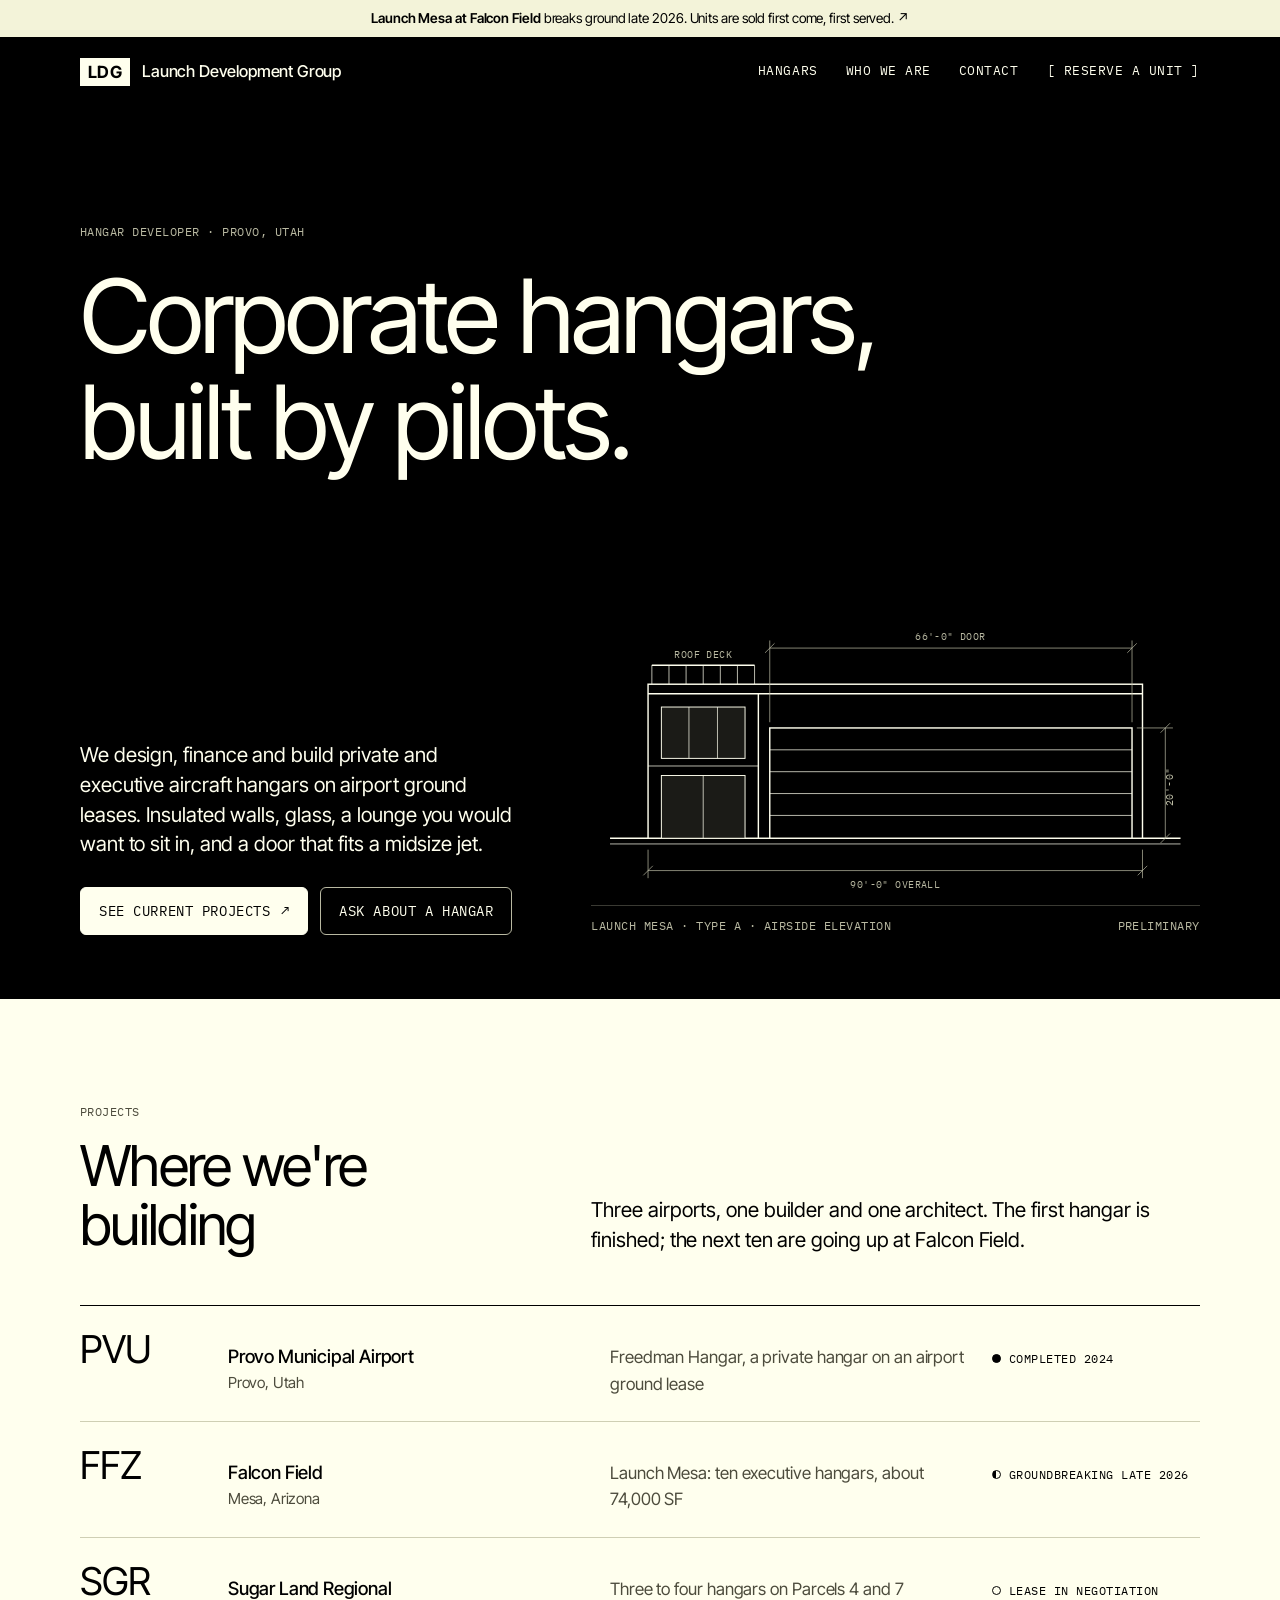
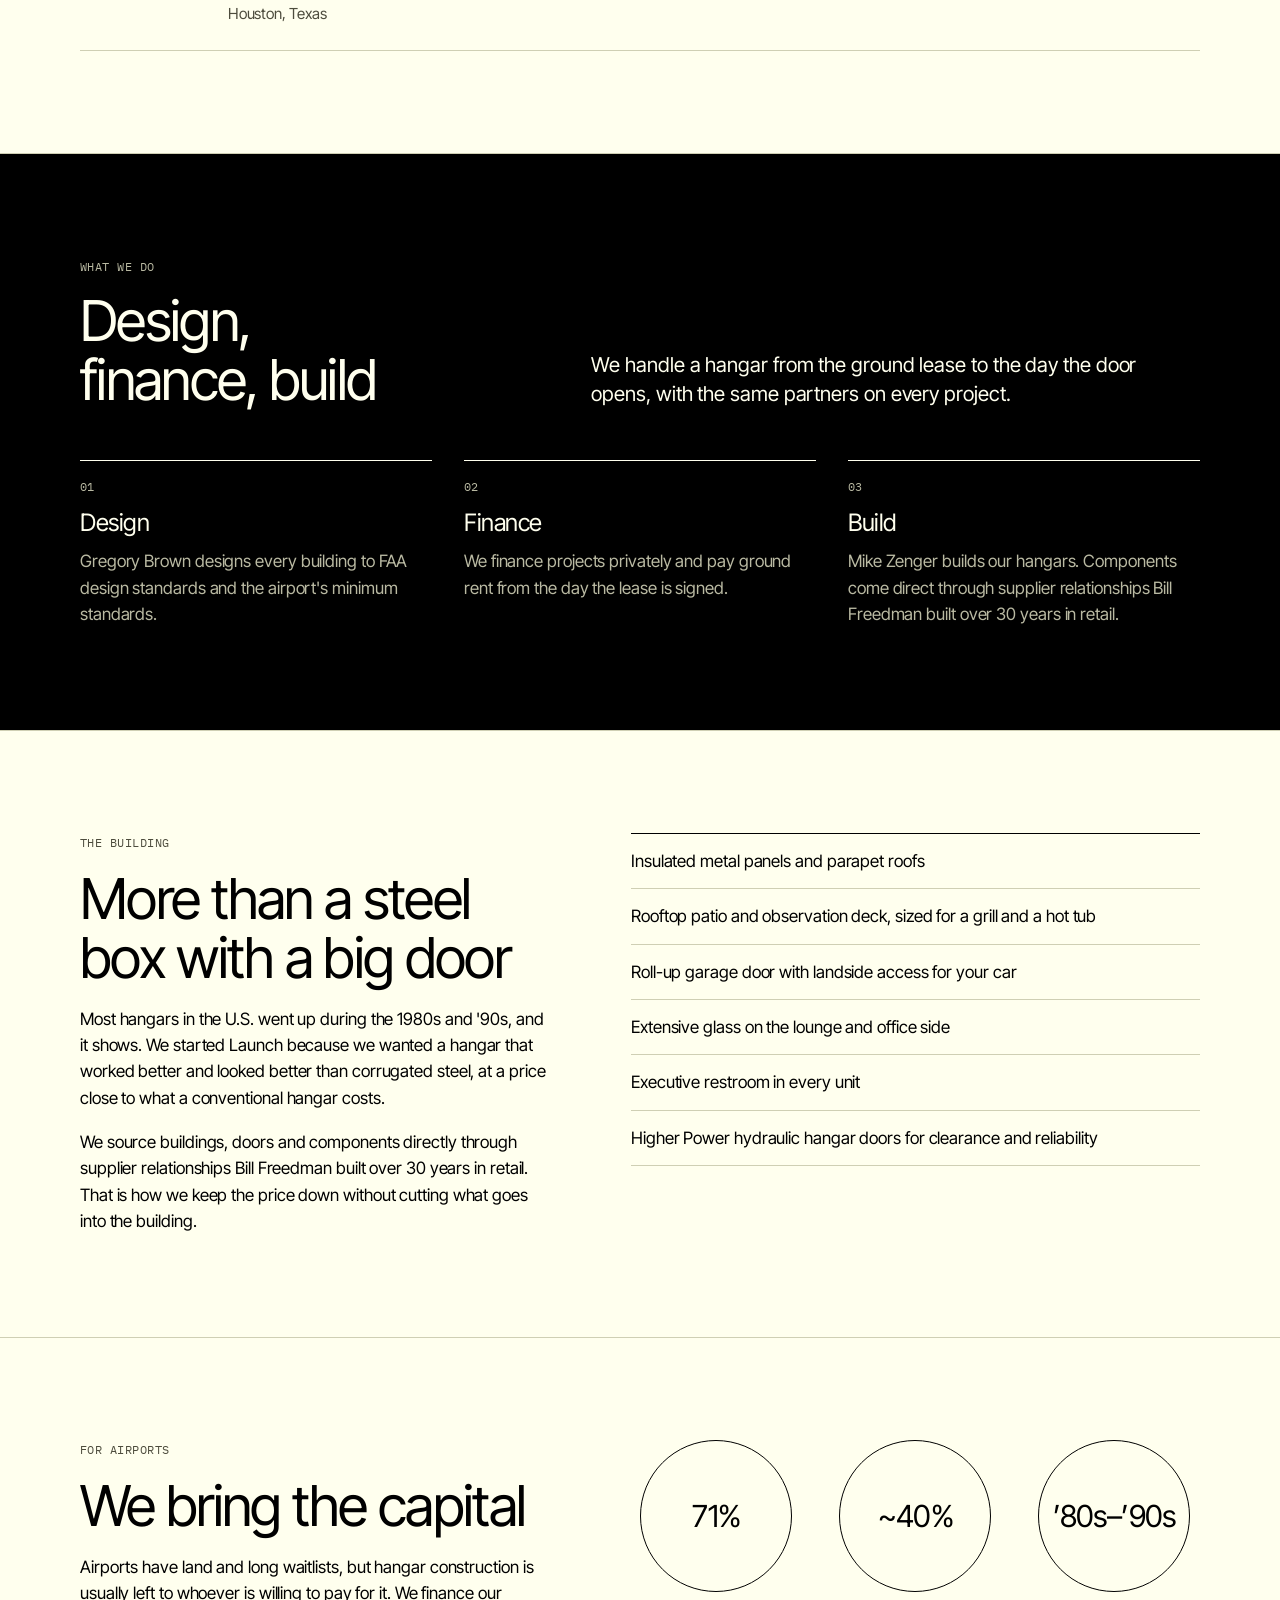
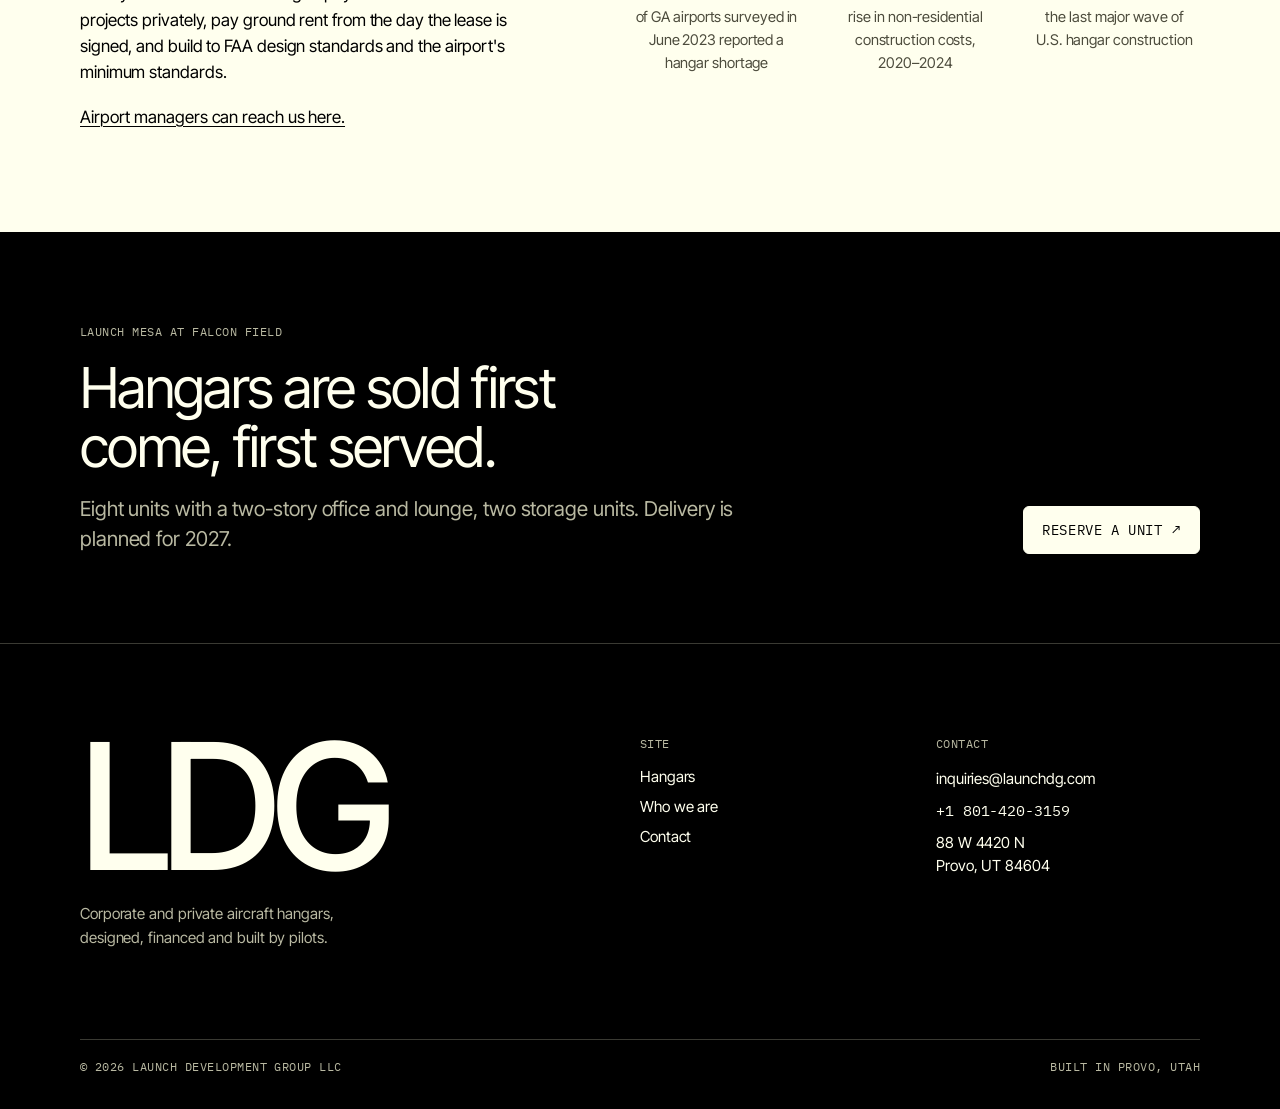
==== index.html @ f0d12e03 "Restyle site after 47g.org's design language Black hero, page heads and footer; light, tightly track" ====
<!doctype html>
<html lang="en">
<head>
<meta charset="utf-8">
<meta name="viewport" content="width=device-width, initial-scale=1, viewport-fit=cover">
<title>Launch Development Group</title>
<meta name="description" content="Launch Development Group designs, finances and builds private and executive aircraft hangars. A family company based in Provo, Utah.">
<link rel="preconnect" href="https://fonts.googleapis.com">
<link rel="preconnect" href="https://fonts.gstatic.com" crossorigin>
<link rel="stylesheet" href="https://fonts.googleapis.com/css2?family=IBM+Plex+Mono:wght@400;500&family=Inter+Tight:wght@400;500;600;700&display=swap">
<link rel="stylesheet" href="assets/site.css">
</head>
<body>

<div class="notice">
  <a href="hangars.html#mesa"><strong>Launch Mesa at Falcon Field</strong> breaks ground late 2026. Units are sold first come, first served. <span aria-hidden="true">↗</span></a>
</div>

<header class="site-header">
  <div class="wrap">
    <a class="brand" href="index.html" aria-label="Launch Development Group, home">
      <span class="brand-mark">LDG</span>
      <span class="brand-name">Launch Development Group</span>
    </a>
    <nav class="site-nav" aria-label="Main">
      <a href="hangars.html">Hangars</a>
      <a href="who-we-are.html">Who we are</a>
      <a href="contact.html">Contact</a>
      <a class="nav-cta" href="contact.html">Reserve a unit</a>
    </nav>
  </div>
</header>

<main>
  <section class="hero">
    <div class="wrap">
      <div class="hero-title">
        <span class="label">Hangar developer · Provo, Utah</span>
        <h1>Corporate hangars, built by pilots.</h1>
      </div>
      <div class="hero-row">
      <div class="hero-copy">
        <p class="lede">We design, finance and build private and executive aircraft hangars on airport ground leases. Insulated walls, glass, a lounge you would want to sit in, and a door that fits a midsize jet.</p>
        <div class="actions">
          <a class="btn" href="hangars.html">See current projects <span class="arrow" aria-hidden="true">↗</span></a>
          <a class="btn ghost" href="contact.html">Ask about a hangar</a>
        </div>
      </div>

      <figure class="drawing">
        <svg viewBox="0 0 640 360" role="img" aria-labelledby="elev-t">
          <title id="elev-t">Airside elevation of a Launch Mesa executive hangar: 90 foot face, 66 by 20 foot door, two-story office wing with a rooftop deck.</title>
          <!-- ground -->
          <line class="ln" x1="20" y1="300" x2="620" y2="300"/>
          <g class="thin">
            <line x1="20" y1="306" x2="620" y2="306"/>
          </g>
          <!-- building shell, 90 ft face -->
          <rect class="fl" x="60" y="138" width="520" height="162"/>
          <line class="ln" x1="60" y1="148" x2="580" y2="148"/>
          <!-- office wing / hangar split -->
          <line class="ln" x1="176" y1="148" x2="176" y2="300"/>
          <!-- office glazing, two stories -->
          <rect class="gl" x="74" y="162" width="88" height="54"/>
          <line class="thin" x1="103" y1="162" x2="103" y2="216"/>
          <line class="thin" x1="133" y1="162" x2="133" y2="216"/>
          <line class="thin" x1="60" y1="224" x2="176" y2="224"/>
          <rect class="gl" x="74" y="234" width="88" height="66"/>
          <line class="thin" x1="118" y1="234" x2="118" y2="300"/>
          <!-- rooftop observation deck rail over office -->
          <line class="ln" x1="64" y1="118" x2="172" y2="118"/>
          <g class="thin">
            <line x1="64" y1="118" x2="64" y2="138"/><line x1="82" y1="118" x2="82" y2="138"/>
            <line x1="100" y1="118" x2="100" y2="138"/><line x1="118" y1="118" x2="118" y2="138"/>
            <line x1="136" y1="118" x2="136" y2="138"/><line x1="154" y1="118" x2="154" y2="138"/>
            <line x1="172" y1="118" x2="172" y2="138"/>
          </g>
          <!-- hangar door, 66 x 20 ft -->
          <rect class="fl" x="188" y="184" width="381" height="116"/>
          <g class="thin">
            <line x1="188" y1="207" x2="569" y2="207"/><line x1="188" y1="230" x2="569" y2="230"/>
            <line x1="188" y1="253" x2="569" y2="253"/><line x1="188" y1="276" x2="569" y2="276"/>
          </g>
          <!-- dimension: door width -->
          <g class="dim">
            <line x1="188" y1="100" x2="569" y2="100"/>
            <line x1="188" y1="92" x2="188" y2="178"/><line x1="569" y1="92" x2="569" y2="178"/>
            <line x1="183" y1="105" x2="193" y2="95"/><line x1="564" y1="105" x2="574" y2="95"/>
          </g>
          <text x="378" y="92" text-anchor="middle">66'-0" DOOR</text>
          <!-- dimension: door height -->
          <g class="dim">
            <line x1="604" y1="184" x2="604" y2="300"/>
            <line x1="574" y1="184" x2="612" y2="184"/>
            <line x1="599" y1="189" x2="609" y2="179"/><line x1="599" y1="305" x2="609" y2="295"/>
          </g>
          <text x="612" y="246" transform="rotate(-90 612 246)" text-anchor="middle">20'-0"</text>
          <!-- dimension: overall -->
          <g class="dim">
            <line x1="60" y1="334" x2="580" y2="334"/>
            <line x1="60" y1="312" x2="60" y2="342"/><line x1="580" y1="312" x2="580" y2="342"/>
            <line x1="55" y1="339" x2="65" y2="329"/><line x1="575" y1="339" x2="585" y2="329"/>
          </g>
          <text x="320" y="352" text-anchor="middle">90'-0" OVERALL</text>
          <text x="118" y="110" text-anchor="middle">ROOF DECK</text>
        </svg>
        <figcaption>
          <span class="label">Launch Mesa · Type A · Airside elevation</span>
          <span class="label">Preliminary</span>
        </figcaption>
      </figure>
      </div>
    </div>
  </section>

  <section class="section">
    <div class="wrap">
      <div class="section-head">
        <span class="label">Projects</span>
        <h2>Where we're building</h2>
        <p class="lede">Three airports, one builder and one architect. The first hangar is finished; the next ten are going up at Falcon Field.</p>
      </div>
      <div class="board">
        <a class="board-row" href="hangars.html#provo">
          <span class="board-code">PVU</span>
          <span class="board-place">Provo Municipal Airport<span>Provo, Utah</span></span>
          <span class="board-scope">Freedman Hangar, a private hangar on an airport ground lease</span>
          <span class="status done">Completed 2024</span>
        </a>
        <a class="board-row" href="hangars.html#mesa">
          <span class="board-code">FFZ</span>
          <span class="board-place">Falcon Field<span>Mesa, Arizona</span></span>
          <span class="board-scope">Launch Mesa: ten executive hangars, about 74,000 SF</span>
          <span class="status active">Groundbreaking late 2026</span>
        </a>
        <a class="board-row" href="hangars.html#sugar-land">
          <span class="board-code">SGR</span>
          <span class="board-place">Sugar Land Regional<span>Houston, Texas</span></span>
          <span class="board-scope">Three to four hangars on Parcels 4 and 7</span>
          <span class="status">Lease in negotiation</span>
        </a>
      </div>
    </div>
  </section>

  <section class="section dark">
    <div class="wrap">
      <div class="section-head">
        <span class="label">What we do</span>
        <h2>Design, finance, build</h2>
        <p class="lede">We handle a hangar from the ground lease to the day the door opens, with the same partners on every project.</p>
      </div>
      <div class="cols">
        <div>
          <span class="label">01</span>
          <h3>Design</h3>
          <p>Gregory Brown designs every building to FAA design standards and the airport's minimum standards.</p>
        </div>
        <div>
          <span class="label">02</span>
          <h3>Finance</h3>
          <p>We finance projects privately and pay ground rent from the day the lease is signed.</p>
        </div>
        <div>
          <span class="label">03</span>
          <h3>Build</h3>
          <p>Mike Zenger builds our hangars. Components come direct through supplier relationships Bill Freedman built over 30 years in retail.</p>
        </div>
      </div>
    </div>
  </section>

  <section class="section">
    <div class="wrap split">
      <div class="stack">
        <span class="label">The building</span>
        <h2>More than a steel box with a big door</h2>
        <p>Most hangars in the U.S. went up during the 1980s and '90s, and it shows. We started Launch because we wanted a hangar that worked better and looked better than corrugated steel, at a price close to what a conventional hangar costs.</p>
        <p>We source buildings, doors and components directly through supplier relationships Bill Freedman built over 30 years in retail. That is how we keep the price down without cutting what goes into the building.</p>
      </div>
      <ol class="ticks plain">
        <li>Insulated metal panels and parapet roofs</li>
        <li>Rooftop patio and observation deck, sized for a grill and a hot tub</li>
        <li>Roll-up garage door with landside access for your car</li>
        <li>Extensive glass on the lounge and office side</li>
        <li>Executive restroom in every unit</li>
        <li>Higher Power hydraulic hangar doors for clearance and reliability</li>
      </ol>
    </div>
  </section>

  <section class="section">
    <div class="wrap split">
      <div class="stack">
        <span class="label">For airports</span>
        <h2>We bring the capital</h2>
        <p>Airports have land and long waitlists, but hangar construction is usually left to whoever is willing to pay for it. We finance our projects privately, pay ground rent from the day the lease is signed, and build to FAA design standards and the airport's minimum standards.</p>
        <p><a href="contact.html">Airport managers can reach us here.</a></p>
      </div>
      <div class="rings">
        <p class="ring"><strong>71%</strong><span>of GA airports surveyed in June 2023 reported a hangar shortage</span></p>
        <p class="ring"><strong>~40%</strong><span>rise in non-residential construction costs, 2020–2024</span></p>
        <p class="ring"><strong>’80s–’90s</strong><span>the last major wave of U.S. hangar construction</span></p>
      </div>
    </div>
  </section>
</main>

<section class="band">
  <div class="wrap band-inner">
    <div class="stack">
      <span class="label">Launch Mesa at Falcon Field</span>
      <h2>Hangars are sold first come, first served.</h2>
      <p class="lede">Eight units with a two-story office and lounge, two storage units. Delivery is planned for 2027.</p>
    </div>
    <a class="btn" href="contact.html">Reserve a unit <span class="arrow" aria-hidden="true">↗</span></a>
  </div>
</section>

<footer class="site-footer">
  <div class="wrap">
    <div class="footer-top">
      <div>
        <a class="wordmark" href="index.html" aria-label="Launch Development Group, home">LDG</a>
        <p class="footer-tag">Corporate and private aircraft hangars, designed, financed and built by pilots.</p>
      </div>
      <nav aria-label="Footer">
        <span class="label">Site</span>
        <a href="hangars.html">Hangars</a>
        <a href="who-we-are.html">Who we are</a>
        <a href="contact.html">Contact</a>
      </nav>
      <div class="stack">
        <span class="label">Contact</span>
        <a href="mailto:inquiries@launchdg.com">inquiries@launchdg.com</a>
        <a class="num" href="tel:+18014203159">+1 801-420-3159</a>
        <p>88 W 4420 N<br>Provo, UT 84604</p>
      </div>
    </div>
    <div class="footer-base">
      <span>© 2026 Launch Development Group LLC</span>
      <span>Built in Provo, Utah</span>
    </div>
  </div>
</footer>

</body>
</html>
---- assets/site.css ----
/* Layout: one 1200px column, left-aligned type, hairline rules between sections,
   black bands for the moments that ask for action. Brand colors are LDG's own
   cream (#FFFFEE) and black; everything else is derived from those two.
   Type and components follow 47g.org: light, tightly tracked grotesk headlines,
   uppercase mono for navigation, labels and buttons, black hero and footer. */
:root {
  --paper: #ffffee;
  --paper-2: #f3f3d9;
  --ink: #000000;
  --ink-2: #4d4c3d;
  --rule: #cfcfb4;
  --night-2: #b9b9a2;
  --night-rule: #3a3a33;
  --sans: "Inter Tight", "Helvetica Neue", Arial, sans-serif;
  --mono: "IBM Plex Mono", ui-monospace, Menlo, Consolas, monospace;
  --wrap: 1200px;
  --gutter: clamp(16px, 4vw, 40px);
  --radius: 6px;
  color-scheme: light;
}

*, *::before, *::after { box-sizing: border-box; }
html { -webkit-text-size-adjust: 100%; }
body {
  margin: 0;
  background: var(--paper);
  color: var(--ink);
  font-family: var(--sans);
  font-size: 1.0625rem;
  line-height: 1.55;
  letter-spacing: -0.005em;
  -webkit-font-smoothing: antialiased;
}
img, svg { max-width: 100%; display: block; }
a { color: inherit; text-underline-offset: 0.2em; text-decoration-thickness: 1px; }
a:hover { text-decoration-thickness: 2px; }
:focus-visible { outline: 2px solid currentColor; outline-offset: 3px; }

.wrap { max-width: var(--wrap); margin-inline: auto; padding-inline: var(--gutter); }

/* ---------- type ---------- */
h1, h2, h3 {
  font-family: var(--sans);
  font-weight: 400;
  line-height: 1.04;
  letter-spacing: -0.03em;
  margin: 0;
  text-wrap: balance;
}
h1 { font-size: clamp(2.6rem, 7vw, 5.5rem); }
h2 { font-size: clamp(2rem, 4.4vw, 3.75rem); }
h3 { font-size: 1.5rem; letter-spacing: -0.02em; line-height: 1.15; }
p { margin: 0; max-width: 62ch; }
.lede { font-size: clamp(1.125rem, 1.6vw, 1.3rem); line-height: 1.45; color: var(--ink-2); }
.label {
  font-family: var(--mono);
  font-size: 0.78rem;
  font-weight: 400;
  letter-spacing: 0.04em;
  text-transform: uppercase;
  color: var(--ink-2);
}
.num { font-family: var(--mono); font-variant-numeric: tabular-nums; }

/* ---------- announcement bar ---------- */
.notice {
  background: var(--paper-2); color: var(--ink);
  font-size: 0.85rem; text-align: center; padding: 8px var(--gutter);
}
.notice a { text-decoration: none; }
.notice a:hover { text-decoration: underline; }
.notice strong { font-weight: 600; }

/* ---------- header ---------- */
.site-header { background: var(--ink); color: var(--paper); }
.site-header .wrap {
  display: flex; align-items: center; justify-content: space-between;
  gap: 14px 32px; flex-wrap: wrap; padding-block: 20px;
}
.brand { display: flex; align-items: center; gap: 12px; text-decoration: none; }
.brand-mark {
  font-family: var(--sans); font-weight: 700;
  font-size: 1.05rem; letter-spacing: 0.02em;
  background: var(--paper); color: var(--ink);
  padding: 6px 8px 5px; line-height: 1;
}
.brand-name { font-weight: 500; font-size: 1.02rem; letter-spacing: -0.01em; }
.site-nav { display: flex; align-items: center; gap: 8px 28px; flex-wrap: wrap; }
.site-nav a {
  font-family: var(--mono); font-size: 0.82rem; letter-spacing: 0.04em; text-transform: uppercase;
  text-decoration: none; padding-block: 4px; border-bottom: 1px solid transparent;
}
.site-nav a:hover { border-bottom-color: var(--night-2); }
.site-nav a[aria-current="page"] { border-bottom-color: var(--paper); }
.site-nav .nav-cta::before { content: "[\00a0"; }
.site-nav .nav-cta::after { content: "\00a0]"; }
.site-nav .nav-cta:hover { border-bottom-color: transparent; color: var(--night-2); }

/* ---------- sections ---------- */
.section { padding-block: clamp(56px, 8vw, 112px); }
.section + .section { border-top: 1px solid var(--rule); }
.section-head {
  display: grid; grid-template-columns: minmax(0, 5fr) minmax(0, 7fr); gap: 16px clamp(32px, 6vw, 88px);
  align-items: end; margin-bottom: clamp(32px, 4vw, 52px);
}
.section-head > * { min-width: 0; }
.section-head .label { grid-column: 1 / -1; }
.section-head .lede { color: var(--ink); }
.split {
  display: grid; gap: 40px clamp(32px, 6vw, 88px);
  grid-template-columns: minmax(0, 5fr) minmax(0, 6fr); align-items: start;
}
.split > * { min-width: 0; }
.stack { display: grid; gap: 18px; }

.page-head { padding-block: clamp(56px, 8vw, 112px) clamp(40px, 5vw, 64px); background: var(--ink); color: var(--paper); }
.page-head .stack { gap: 22px; }
.page-head .label, .page-head .lede, .page-head p { color: var(--night-2); }
.page-head .lede { color: var(--paper); }

/* ---------- hero ---------- */
.hero { background: var(--ink); color: var(--paper); padding-block: clamp(56px, 9vw, 128px) clamp(40px, 5vw, 72px); overflow: hidden; }
.hero .wrap { display: grid; gap: clamp(40px, 6vw, 80px); }
.hero h1 { font-size: clamp(2.8rem, 8vw, 6.5rem); max-width: 14ch; }
.hero-title { display: grid; gap: 22px; }
.hero-copy { display: grid; gap: 28px; }
.hero-row { display: grid; grid-template-columns: minmax(0, 5fr) minmax(0, 7fr); gap: 32px clamp(32px, 6vw, 88px); align-items: end; }
.hero-row > * { min-width: 0; }
.hero .label { color: var(--night-2); }
.hero .lede { color: var(--paper); }
.actions { display: flex; gap: 12px; flex-wrap: wrap; }

.btn {
  display: inline-flex; align-items: center; gap: 10px;
  font-family: var(--mono); font-weight: 400; font-size: 0.9rem; letter-spacing: 0.04em; text-transform: uppercase;
  padding: 12px 18px; text-decoration: none; border: 1px solid var(--ink); border-radius: var(--radius);
  background: var(--ink); color: var(--paper); cursor: pointer;
}
.btn:hover { background: var(--paper); color: var(--ink); }
.btn.ghost { background: transparent; color: var(--ink); }
.btn.ghost:hover { background: var(--ink); color: var(--paper); }
.btn .arrow { font-family: var(--mono); }
/* On black: the primary button flips to cream. */
.on-dark .btn, .hero .btn, .band .btn { background: var(--paper); color: var(--ink); border-color: var(--paper); }
.on-dark .btn:hover, .hero .btn:hover, .band .btn:hover { background: transparent; color: var(--paper); }
.hero .btn.ghost { background: transparent; color: var(--paper); border-color: var(--night-2); }
.hero .btn.ghost:hover { background: var(--paper); color: var(--ink); border-color: var(--paper); }

/* ---------- drawing ---------- */
.drawing { margin: 0; display: grid; gap: 10px; }
.drawing svg { width: 100%; height: auto; }
.drawing svg .ln { stroke: var(--ink); fill: none; stroke-width: 1.5; }
.drawing svg .fl { fill: var(--paper); stroke: var(--ink); stroke-width: 1.5; }
.drawing svg .gl { fill: var(--paper-2); stroke: var(--ink); stroke-width: 1; }
.drawing svg .thin { stroke: var(--ink); stroke-width: 0.75; fill: none; }
.drawing svg .dim { stroke: var(--ink-2); stroke-width: 0.75; fill: none; }
.drawing svg text { font-family: var(--mono); font-size: 11px; fill: var(--ink-2); letter-spacing: 0.04em; }
.drawing figcaption { border-top: 1px solid var(--ink); padding-top: 10px; display: flex; justify-content: space-between; gap: 8px 16px; flex-wrap: wrap; }
/* Line drawing on black, like a blueprint negative. */
.hero .drawing svg .ln, .hero .drawing svg .thin { stroke: var(--paper); }
.hero .drawing svg .fl { fill: var(--ink); stroke: var(--paper); }
.hero .drawing svg .gl { fill: #1b1b17; stroke: var(--paper); }
.hero .drawing svg .dim { stroke: var(--night-2); }
.hero .drawing svg text { fill: var(--night-2); }
.hero .drawing figcaption { border-top-color: var(--night-rule); }

/* ---------- airfield board (project list) ---------- */
.board { border-top: 1px solid var(--ink); }
.board-row {
  display: grid; align-items: baseline; gap: 6px 28px;
  grid-template-columns: 7.5rem minmax(0, 1fr) minmax(0, 1fr) 13rem;
  padding-block: 24px; border-bottom: 1px solid var(--rule);
  text-decoration: none;
}
a.board-row:hover { background: var(--paper-2); }
.board-row > * { min-width: 0; }
.board-code { font-family: var(--sans); font-weight: 400; font-size: 2.4rem; line-height: 1; letter-spacing: -0.03em; }
.board-place { font-weight: 500; font-size: 1.15rem; letter-spacing: -0.01em; }
.board-place span { display: block; font-weight: 400; color: var(--ink-2); font-size: 0.95rem; }
.board-scope { color: var(--ink-2); }
.status { font-family: var(--mono); font-size: 0.78rem; letter-spacing: 0.04em; text-transform: uppercase; display: inline-flex; align-items: center; gap: 8px; }
.status::before { content: ""; width: 9px; height: 9px; border: 1px solid currentColor; border-radius: 50%; flex: none; }
.status.done::before { background: currentColor; }
.status.active::before { background: linear-gradient(90deg, currentColor 50%, transparent 50%); }

/* ---------- capabilities (black, four columns with top rules) ---------- */
.dark { background: var(--ink); color: var(--paper); }
.dark .label, .dark .note { color: var(--night-2); }
.dark .section-head .lede { color: var(--paper); }
.cols { display: grid; grid-template-columns: repeat(3, minmax(0, 1fr)); gap: 32px; }
.cols > div { display: grid; gap: 12px; align-content: start; border-top: 1px solid currentColor; padding-top: 16px; }
.dark .cols p { color: var(--night-2); }

/* ---------- lists ---------- */
.ticks { list-style: none; margin: 0; padding: 0; border-top: 1px solid var(--ink); counter-reset: tick; }
.ticks li { padding: 14px 0; border-bottom: 1px solid var(--rule); display: grid; grid-template-columns: 2.25rem minmax(0, 1fr); gap: 12px; }
.ticks li { counter-increment: tick; }
.ticks li::before { content: counter(tick, decimal-leading-zero); font-family: var(--mono); font-size: 0.8rem; color: var(--ink-2); padding-top: 0.25em; }
.ticks.plain li { grid-template-columns: minmax(0, 1fr); }
.ticks.plain li::before { content: none; }

/* ---------- stats in rings ---------- */
.rings { display: grid; grid-template-columns: repeat(3, minmax(0, 1fr)); gap: 28px; }
.ring { display: grid; gap: 14px; justify-items: center; text-align: center; align-content: start; }
.ring strong {
  width: min(100%, 9.5rem); aspect-ratio: 1; border: 1px solid var(--ink); border-radius: 50%;
  display: grid; place-items: center;
  font-family: var(--sans); font-weight: 400; font-size: clamp(1.4rem, 2.6vw, 1.9rem); letter-spacing: -0.02em;
}
.ring span { font-size: 0.92rem; color: var(--ink-2); max-width: 18ch; }

/* ---------- spec sheet ---------- */
.spec { width: 100%; border-collapse: collapse; font-size: 0.98rem; }
.spec th, .spec td { text-align: left; padding: 11px 0; border-bottom: 1px solid var(--rule); vertical-align: top; }
.spec th { font-weight: 400; color: var(--ink-2); width: 46%; padding-right: 16px; }
.spec td { font-family: var(--mono); font-variant-numeric: tabular-nums; font-size: 0.9rem; }
.spec caption { text-align: left; padding-bottom: 12px; border-bottom: 1px solid var(--ink); }
.spec-pair { display: grid; grid-template-columns: repeat(2, minmax(0, 1fr)); gap: 40px; align-items: start; }
.note { font-size: 0.9rem; color: var(--ink-2); }

.project { display: grid; gap: 40px; }
.project-meta { display: flex; gap: 10px 28px; flex-wrap: wrap; }

/* ---------- people ---------- */
.people { display: grid; grid-template-columns: repeat(2, minmax(0, 1fr)); gap: 56px 48px; }
.person { display: grid; grid-template-columns: 120px minmax(0, 1fr); gap: 24px; align-items: start; border-top: 1px solid var(--ink); padding-top: 24px; }
.portrait {
  width: 120px; aspect-ratio: 4 / 5; max-width: 100%;
  background: var(--ink); color: var(--paper); border-radius: var(--radius); overflow: hidden;
  display: grid; place-items: center;
  font-family: var(--sans); font-weight: 400; font-size: 1.8rem; letter-spacing: -0.02em;
}
.portrait img { width: 100%; height: 100%; object-fit: cover; filter: grayscale(1); }
.person .stack { gap: 10px; }
.person h3 { font-size: 1.6rem; }
.partners { display: grid; grid-template-columns: repeat(3, minmax(0, 1fr)); gap: 32px; }
.partners > div { display: grid; gap: 10px; align-content: start; border-top: 1px solid var(--ink); padding-top: 16px; }

/* ---------- band ---------- */
.band { background: var(--ink); color: var(--paper); padding-block: clamp(56px, 7vw, 96px); border-bottom: 1px solid var(--night-rule); }
.band .label { color: var(--night-2); }
.band .lede { color: var(--night-2); }
.band-inner { display: flex; justify-content: space-between; align-items: end; gap: 32px; flex-wrap: wrap; }
.band-inner .stack { max-width: 44rem; }

/* ---------- contact ---------- */
.form { display: grid; gap: 22px; }
.field { display: grid; gap: 8px; }
.field label { font-family: var(--mono); font-size: 0.78rem; letter-spacing: 0.04em; text-transform: uppercase; color: var(--ink-2); }
.field input, .field select, .field textarea {
  font: inherit; color: var(--ink); background: var(--paper);
  border: 0; border-bottom: 1px solid var(--ink); padding: 10px 2px; width: 100%; border-radius: 0;
}
.field textarea { min-height: 140px; resize: vertical; border: 1px solid var(--ink); border-radius: var(--radius); padding: 12px; }
.field input:focus, .field select:focus, .field textarea:focus { outline: none; background: var(--paper-2); }
.row-2 { display: grid; grid-template-columns: repeat(2, minmax(0, 1fr)); gap: 22px; }
.form-msg { font-size: 0.95rem; border-left: 2px solid var(--ink); padding: 4px 0 4px 14px; }
.contact-list { display: grid; gap: 28px; }
.contact-list > div { display: grid; gap: 6px; border-top: 1px solid var(--ink); padding-top: 14px; }
.contact-list p { font-size: 1.4rem; letter-spacing: -0.02em; }

/* ---------- footer ---------- */
.site-footer { background: var(--ink); color: var(--paper); padding-block: clamp(56px, 7vw, 96px) 32px; font-size: 0.95rem; }
.footer-top { display: grid; grid-template-columns: minmax(0, 2fr) minmax(0, 1fr) minmax(0, 1fr); gap: 40px 32px; align-items: start; }
.footer-top > * { min-width: 0; }
.wordmark {
  display: block; text-decoration: none; font-family: var(--sans); font-weight: 500;
  font-size: clamp(5rem, 16vw, 11rem); line-height: 0.82; letter-spacing: -0.06em;
}
.site-footer .stack { gap: 8px; }
.site-footer .label { color: var(--night-2); margin-bottom: 6px; }
.site-footer nav { display: grid; gap: 6px; }
.site-footer nav a, .site-footer .stack a { text-decoration: none; }
.site-footer nav a:hover, .site-footer .stack a:hover { text-decoration: underline; }
.footer-tag { color: var(--night-2); max-width: 30ch; margin-top: 24px; }
.footer-base {
  display: flex; justify-content: space-between; gap: 8px 24px; flex-wrap: wrap;
  margin-top: clamp(48px, 7vw, 96px); padding-top: 18px; border-top: 1px solid var(--night-rule);
  font-family: var(--mono); font-size: 0.75rem; letter-spacing: 0.04em; text-transform: uppercase; color: var(--night-2);
}
.fine { color: var(--ink-2); font-size: 0.85rem; }

/* ---------- responsive ---------- */
@media (max-width: 900px) {
  .split, .hero-row, .section-head { grid-template-columns: minmax(0, 1fr); }
  .board-row { grid-template-columns: 5.5rem minmax(0, 1fr); }
  .board-scope, .board-row .status { grid-column: 2; }
  .people { grid-template-columns: minmax(0, 1fr); }
  .partners, .cols { grid-template-columns: minmax(0, 1fr); }
  .spec-pair { grid-template-columns: minmax(0, 1fr); }
  .footer-top { grid-template-columns: minmax(0, 1fr) minmax(0, 1fr); }
  .footer-top > :first-child { grid-column: 1 / -1; }
}
@media (max-width: 520px) {
  .brand-name { display: none; }
  .site-nav { gap: 8px 18px; }
  .person { grid-template-columns: 88px minmax(0, 1fr); gap: 18px; }
  .portrait { width: 88px; font-size: 1.3rem; }
  .row-2 { grid-template-columns: minmax(0, 1fr); }
  .board-code { font-size: 1.8rem; }
  .rings { gap: 14px; }
  .ring span { font-size: 0.8rem; }
}
@media (prefers-reduced-motion: no-preference) {
  .btn, .site-nav a, a.board-row { transition: background-color .15s, color .15s, border-color .15s; }
}
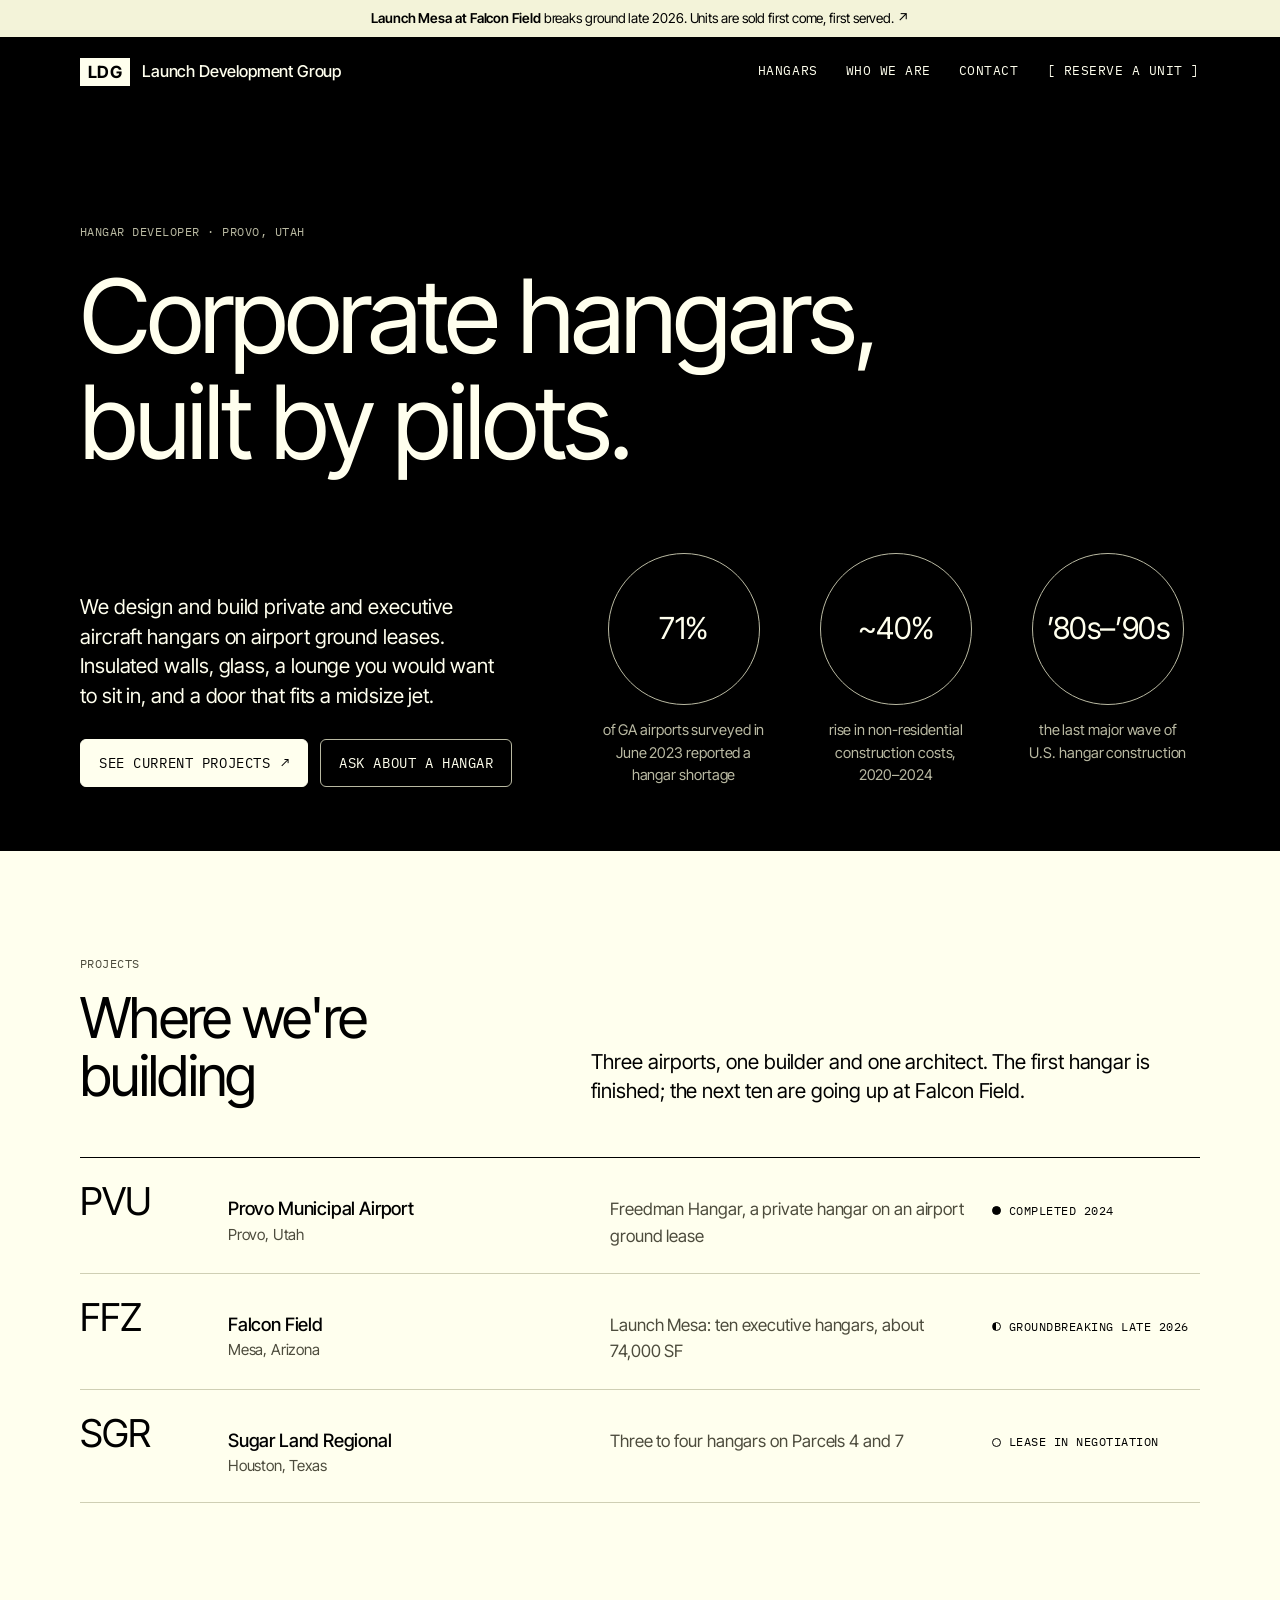
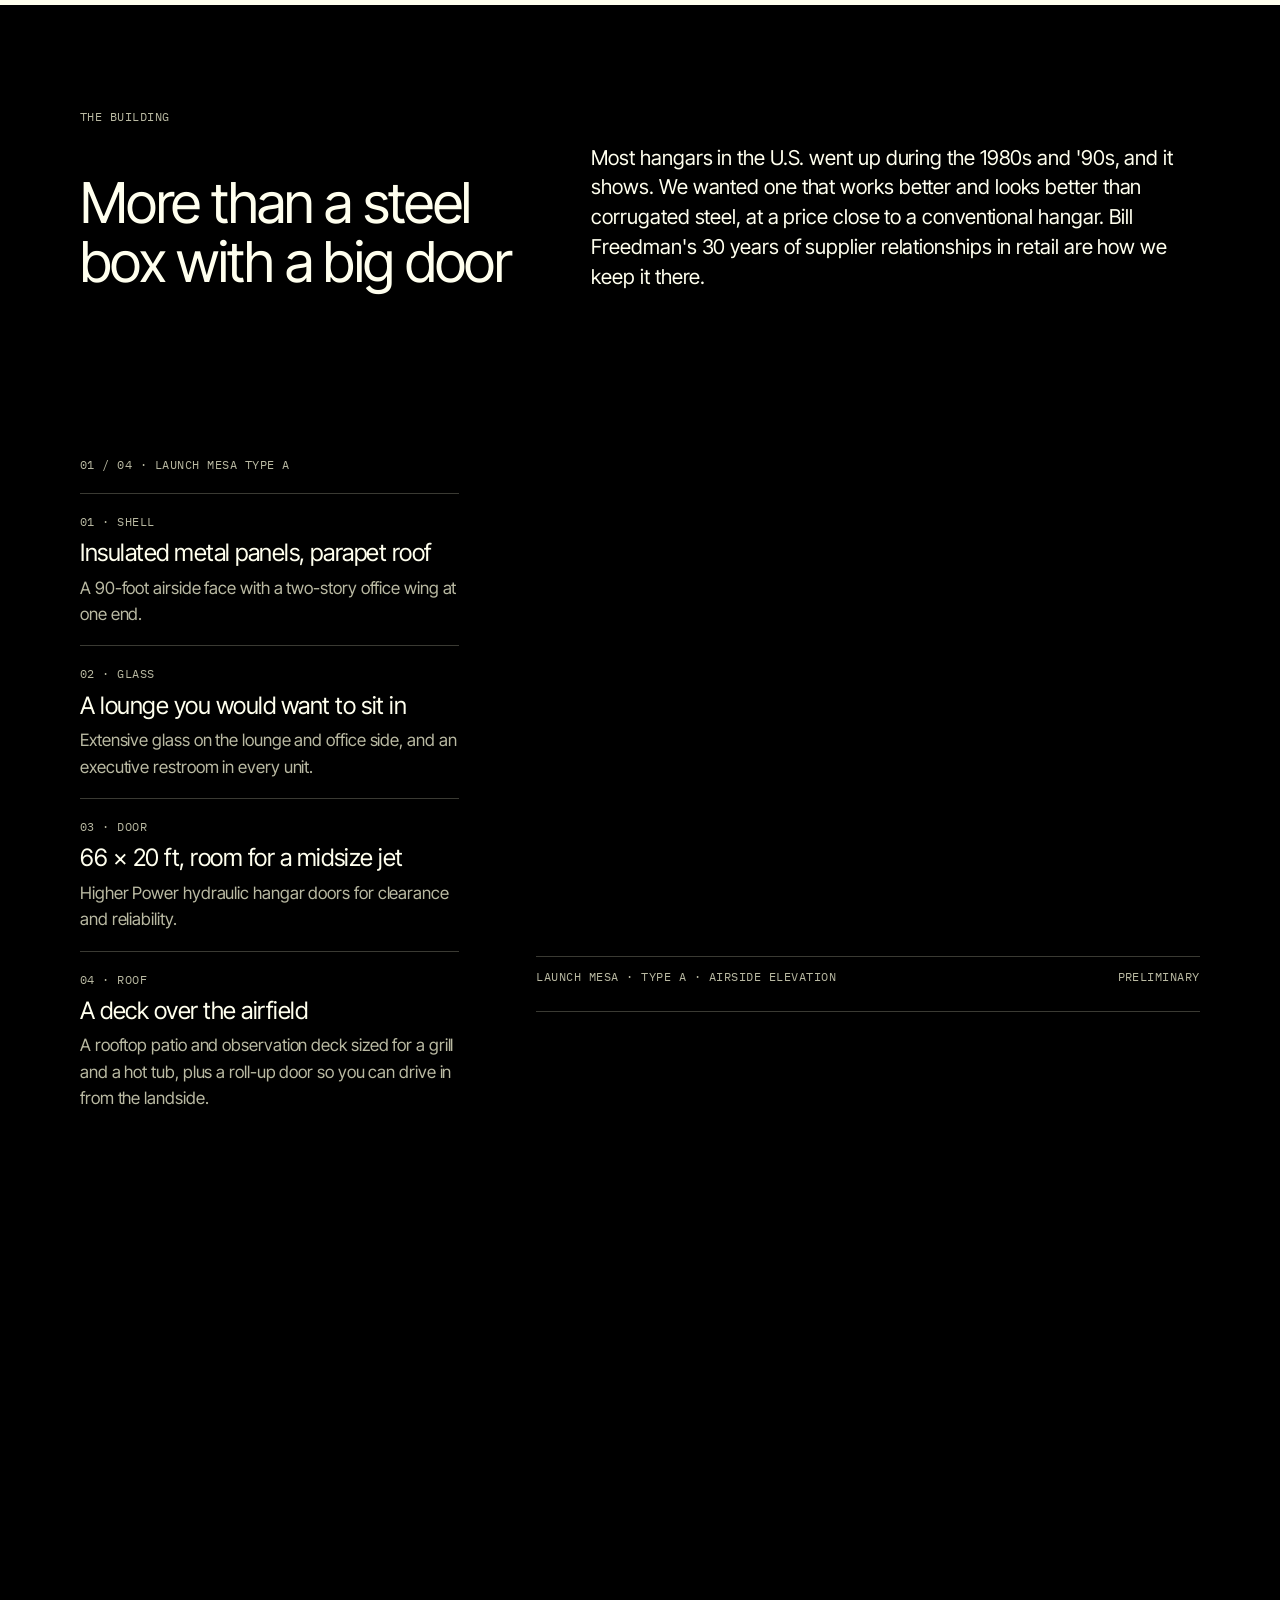
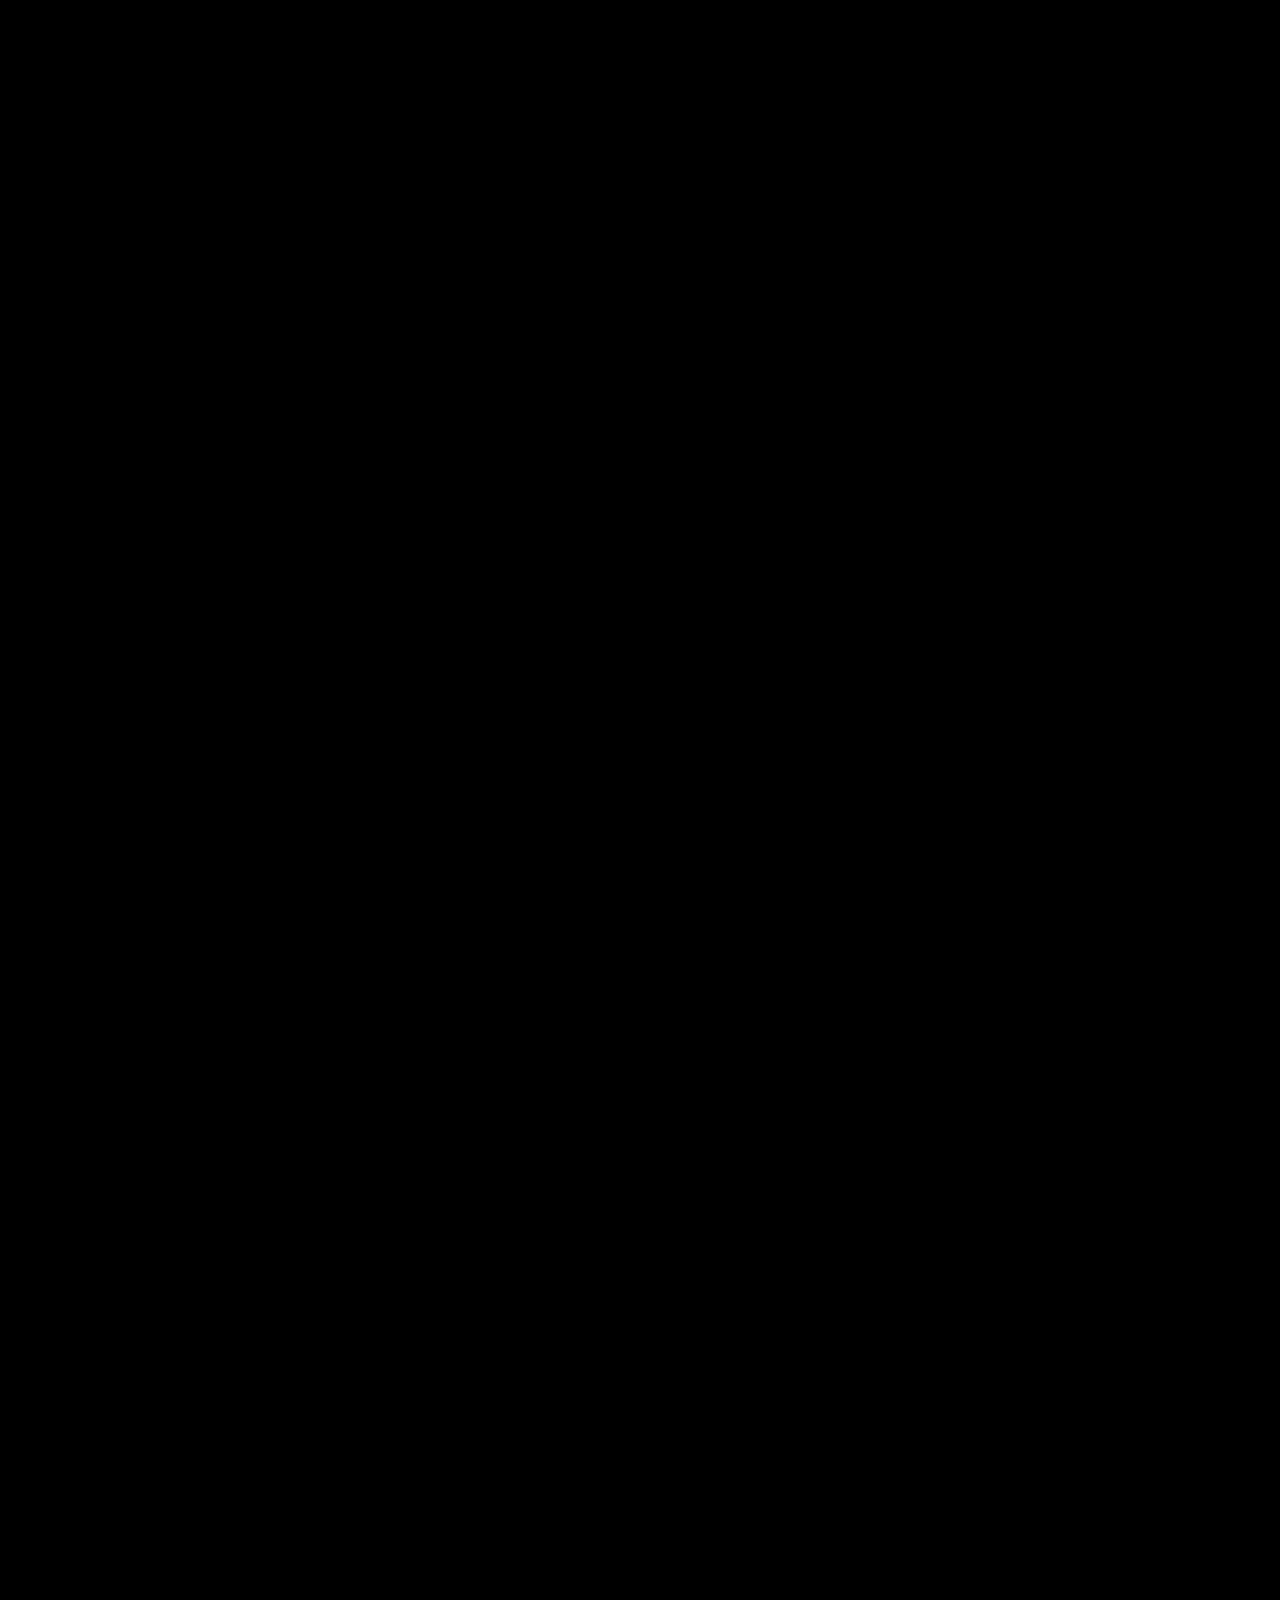
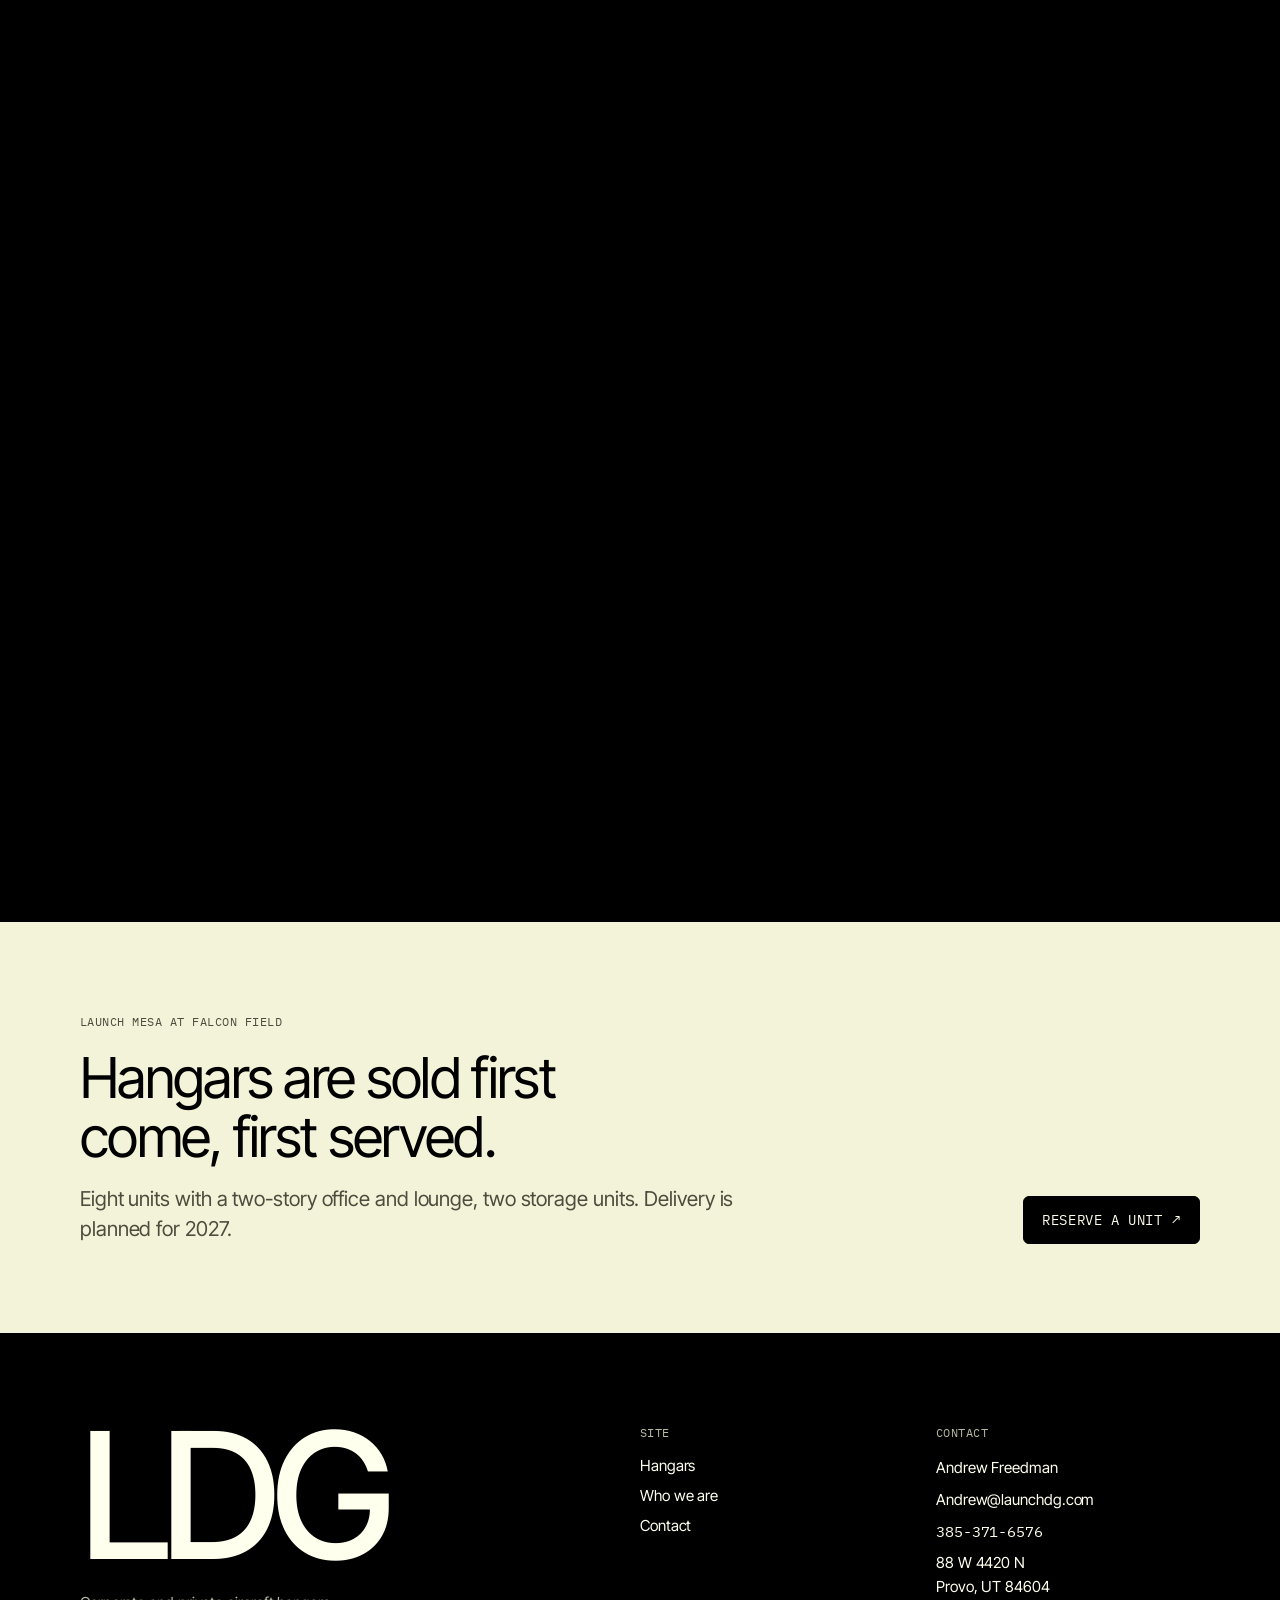
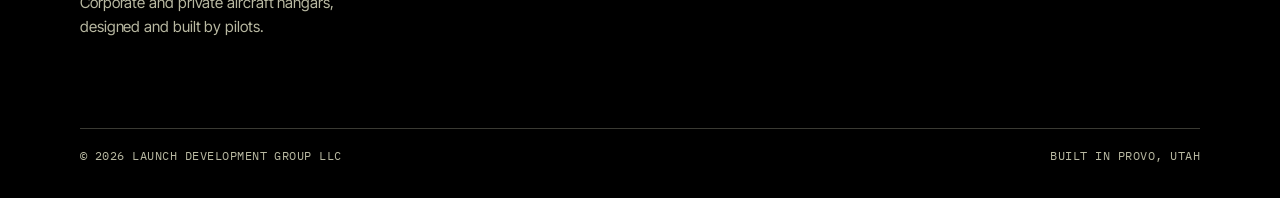
==== commit 221dd903: "Add scroll-driven hangar drawing, contact form email, Andrew's details - Home: drop the finance and " ====
--- a/index.html
+++ b/index.html
@@ -4,7 +4,7 @@
 <meta charset="utf-8">
 <meta name="viewport" content="width=device-width, initial-scale=1, viewport-fit=cover">
 <title>Launch Development Group</title>
-<meta name="description" content="Launch Development Group designs, finances and builds private and executive aircraft hangars. A family company based in Provo, Utah.">
+<meta name="description" content="Launch Development Group designs and builds private and executive aircraft hangars. A family company based in Provo, Utah.">
 <link rel="preconnect" href="https://fonts.googleapis.com">
 <link rel="preconnect" href="https://fonts.gstatic.com" crossorigin>
 <link rel="stylesheet" href="https://fonts.googleapis.com/css2?family=IBM+Plex+Mono:wght@400;500&family=Inter+Tight:wght@400;500;600;700&display=swap">
@@ -40,75 +40,18 @@
       </div>
       <div class="hero-row">
       <div class="hero-copy">
-        <p class="lede">We design, finance and build private and executive aircraft hangars on airport ground leases. Insulated walls, glass, a lounge you would want to sit in, and a door that fits a midsize jet.</p>
+        <p class="lede">We design and build private and executive aircraft hangars on airport ground leases. Insulated walls, glass, a lounge you would want to sit in, and a door that fits a midsize jet.</p>
         <div class="actions">
           <a class="btn" href="hangars.html">See current projects <span class="arrow" aria-hidden="true">↗</span></a>
           <a class="btn ghost" href="contact.html">Ask about a hangar</a>
         </div>
       </div>
 
-      <figure class="drawing">
-        <svg viewBox="0 0 640 360" role="img" aria-labelledby="elev-t">
-          <title id="elev-t">Airside elevation of a Launch Mesa executive hangar: 90 foot face, 66 by 20 foot door, two-story office wing with a rooftop deck.</title>
-          <!-- ground -->
-          <line class="ln" x1="20" y1="300" x2="620" y2="300"/>
-          <g class="thin">
-            <line x1="20" y1="306" x2="620" y2="306"/>
-          </g>
-          <!-- building shell, 90 ft face -->
-          <rect class="fl" x="60" y="138" width="520" height="162"/>
-          <line class="ln" x1="60" y1="148" x2="580" y2="148"/>
-          <!-- office wing / hangar split -->
-          <line class="ln" x1="176" y1="148" x2="176" y2="300"/>
-          <!-- office glazing, two stories -->
-          <rect class="gl" x="74" y="162" width="88" height="54"/>
-          <line class="thin" x1="103" y1="162" x2="103" y2="216"/>
-          <line class="thin" x1="133" y1="162" x2="133" y2="216"/>
-          <line class="thin" x1="60" y1="224" x2="176" y2="224"/>
-          <rect class="gl" x="74" y="234" width="88" height="66"/>
-          <line class="thin" x1="118" y1="234" x2="118" y2="300"/>
-          <!-- rooftop observation deck rail over office -->
-          <line class="ln" x1="64" y1="118" x2="172" y2="118"/>
-          <g class="thin">
-            <line x1="64" y1="118" x2="64" y2="138"/><line x1="82" y1="118" x2="82" y2="138"/>
-            <line x1="100" y1="118" x2="100" y2="138"/><line x1="118" y1="118" x2="118" y2="138"/>
-            <line x1="136" y1="118" x2="136" y2="138"/><line x1="154" y1="118" x2="154" y2="138"/>
-            <line x1="172" y1="118" x2="172" y2="138"/>
-          </g>
-          <!-- hangar door, 66 x 20 ft -->
-          <rect class="fl" x="188" y="184" width="381" height="116"/>
-          <g class="thin">
-            <line x1="188" y1="207" x2="569" y2="207"/><line x1="188" y1="230" x2="569" y2="230"/>
-            <line x1="188" y1="253" x2="569" y2="253"/><line x1="188" y1="276" x2="569" y2="276"/>
-          </g>
-          <!-- dimension: door width -->
-          <g class="dim">
-            <line x1="188" y1="100" x2="569" y2="100"/>
-            <line x1="188" y1="92" x2="188" y2="178"/><line x1="569" y1="92" x2="569" y2="178"/>
-            <line x1="183" y1="105" x2="193" y2="95"/><line x1="564" y1="105" x2="574" y2="95"/>
-          </g>
-          <text x="378" y="92" text-anchor="middle">66'-0" DOOR</text>
-          <!-- dimension: door height -->
-          <g class="dim">
-            <line x1="604" y1="184" x2="604" y2="300"/>
-            <line x1="574" y1="184" x2="612" y2="184"/>
-            <line x1="599" y1="189" x2="609" y2="179"/><line x1="599" y1="305" x2="609" y2="295"/>
-          </g>
-          <text x="612" y="246" transform="rotate(-90 612 246)" text-anchor="middle">20'-0"</text>
-          <!-- dimension: overall -->
-          <g class="dim">
-            <line x1="60" y1="334" x2="580" y2="334"/>
-            <line x1="60" y1="312" x2="60" y2="342"/><line x1="580" y1="312" x2="580" y2="342"/>
-            <line x1="55" y1="339" x2="65" y2="329"/><line x1="575" y1="339" x2="585" y2="329"/>
-          </g>
-          <text x="320" y="352" text-anchor="middle">90'-0" OVERALL</text>
-          <text x="118" y="110" text-anchor="middle">ROOF DECK</text>
-        </svg>
-        <figcaption>
-          <span class="label">Launch Mesa · Type A · Airside elevation</span>
-          <span class="label">Preliminary</span>
-        </figcaption>
-      </figure>
+      <div class="rings">
+        <p class="ring"><strong>71%</strong><span>of GA airports surveyed in June 2023 reported a hangar shortage</span></p>
+        <p class="ring"><strong>~40%</strong><span>rise in non-residential construction costs, 2020–2024</span></p>
+        <p class="ring"><strong>’80s–’90s</strong><span>the last major wave of U.S. hangar construction</span></p>
+      </div>
       </div>
     </div>
   </section>
@@ -143,70 +86,108 @@
     </div>
   </section>
 
-  <section class="section dark">
-    <div class="wrap">
+  <section class="scrolly" id="building" aria-labelledby="building-h">
+    <div class="wrap scrolly-intro">
       <div class="section-head">
-        <span class="label">What we do</span>
-        <h2>Design, finance, build</h2>
-        <p class="lede">We handle a hangar from the ground lease to the day the door opens, with the same partners on every project.</p>
-      </div>
-      <div class="cols">
-        <div>
-          <span class="label">01</span>
-          <h3>Design</h3>
-          <p>Gregory Brown designs every building to FAA design standards and the airport's minimum standards.</p>
+        <span class="label">The building</span>
+        <h2 id="building-h">More than a steel box with a big door</h2>
+        <p class="lede">Most hangars in the U.S. went up during the 1980s and '90s, and it shows. We wanted one that works better and looks better than corrugated steel, at a price close to a conventional hangar. Bill Freedman's 30 years of supplier relationships in retail are how we keep it there.</p>
+      </div>
+    </div>
+    <div class="scrolly-track">
+      <div class="scrolly-stage">
+        <div class="wrap scrolly-grid">
+          <div class="scrolly-steps">
+            <div class="scrolly-count label"><span class="scrolly-now">01</span> / 04 · Launch Mesa Type A</div>
+            <ol>
+              <li class="is-on"><span class="label">01 · Shell</span><h3>Insulated metal panels, parapet roof</h3><p>A 90-foot airside face with a two-story office wing at one end.</p></li>
+              <li><span class="label">02 · Glass</span><h3>A lounge you would want to sit in</h3><p>Extensive glass on the lounge and office side, and an executive restroom in every unit.</p></li>
+              <li><span class="label">03 · Door</span><h3>66 × 20 ft, room for a midsize jet</h3><p>Higher Power hydraulic hangar doors for clearance and reliability.</p></li>
+              <li><span class="label">04 · Roof</span><h3>A deck over the airfield</h3><p>A rooftop patio and observation deck sized for a grill and a hot tub, plus a roll-up door so you can drive in from the landside.</p></li>
+            </ol>
+          </div>
+          <figure class="drawing scrolly-art">
+            <svg viewBox="0 0 640 360" role="img" aria-labelledby="elev-t">
+              <title id="elev-t">Airside elevation of a Launch Mesa executive hangar: 90 foot face, 66 by 20 foot door, two-story office wing with a rooftop deck, and a midsize jet inside.</title>
+              <defs><clipPath id="door-clip"><rect x="188" y="184" width="381" height="116"/></clipPath></defs>
+              <!-- 01 shell -->
+              <g data-phase="shell">
+                <line class="ln" pathLength="1" x1="20" y1="300" x2="620" y2="300"/>
+                <line class="thin" pathLength="1" x1="20" y1="306" x2="620" y2="306"/>
+                <rect class="fl" pathLength="1" x="60" y="138" width="520" height="162"/>
+                <line class="ln" pathLength="1" x1="60" y1="148" x2="580" y2="148"/>
+                <line class="ln" pathLength="1" x1="176" y1="148" x2="176" y2="300"/>
+                <line class="thin" pathLength="1" x1="60" y1="224" x2="176" y2="224"/>
+              </g>
+              <!-- 02 glass -->
+              <g data-phase="glass" class="fade">
+                <rect class="gl" x="74" y="162" width="88" height="54"/>
+                <line class="thin" x1="103" y1="162" x2="103" y2="216"/>
+                <line class="thin" x1="133" y1="162" x2="133" y2="216"/>
+                <rect class="gl" x="74" y="234" width="88" height="66"/>
+                <line class="thin" x1="118" y1="234" x2="118" y2="300"/>
+              </g>
+              <!-- 03 jet behind the door, seen nose-on -->
+              <g data-phase="jet" class="fade jet">
+                <path class="ln" d="M232 254 L360 266 M397 266 L525 254"/>
+                <path class="ln" d="M232 254 l-3 -10 M525 254 l3 -10"/>
+                <ellipse class="fl" cx="378.5" cy="262" rx="19" ry="17"/>
+                <circle class="fl" cx="342" cy="240" r="10"/><circle class="fl" cx="415" cy="240" r="10"/>
+                <line class="thin" x1="352" y1="241" x2="360" y2="246"/><line class="thin" x1="405" y1="241" x2="397" y2="246"/>
+                <path class="ln" d="M378.5 245 L378.5 206 M346 206 L411 206"/>
+                <path class="thin" d="M367 256 h23 M378.5 279 v21 M346 268 v32 M411 268 v32"/>
+              </g>
+              <g clip-path="url(#door-clip)">
+                <g data-phase="door">
+                  <rect class="fl" x="188" y="184" width="381" height="116"/>
+                  <g class="thin">
+                    <line x1="188" y1="207" x2="569" y2="207"/><line x1="188" y1="230" x2="569" y2="230"/>
+                    <line x1="188" y1="253" x2="569" y2="253"/><line x1="188" y1="276" x2="569" y2="276"/>
+                  </g>
+                </g>
+              </g>
+              <rect class="ln" x="188" y="184" width="381" height="116" data-phase="shell" pathLength="1"/>
+              <!-- 04 roof deck and dimensions -->
+              <g data-phase="deck">
+                <line class="ln" pathLength="1" x1="64" y1="118" x2="172" y2="118"/>
+                <g class="thin">
+                  <line pathLength="1" x1="64" y1="118" x2="64" y2="138"/><line pathLength="1" x1="82" y1="118" x2="82" y2="138"/>
+                  <line pathLength="1" x1="100" y1="118" x2="100" y2="138"/><line pathLength="1" x1="118" y1="118" x2="118" y2="138"/>
+                  <line pathLength="1" x1="136" y1="118" x2="136" y2="138"/><line pathLength="1" x1="154" y1="118" x2="154" y2="138"/>
+                  <line pathLength="1" x1="172" y1="118" x2="172" y2="138"/>
+                </g>
+              </g>
+              <g data-phase="dims" class="fade">
+                <g class="dim">
+                  <line x1="188" y1="100" x2="569" y2="100"/>
+                  <line x1="188" y1="92" x2="188" y2="178"/><line x1="569" y1="92" x2="569" y2="178"/>
+                  <line x1="183" y1="105" x2="193" y2="95"/><line x1="564" y1="105" x2="574" y2="95"/>
+                  <line x1="604" y1="184" x2="604" y2="300"/>
+                  <line x1="574" y1="184" x2="612" y2="184"/>
+                  <line x1="599" y1="189" x2="609" y2="179"/><line x1="599" y1="305" x2="609" y2="295"/>
+                  <line x1="60" y1="334" x2="580" y2="334"/>
+                  <line x1="60" y1="312" x2="60" y2="342"/><line x1="580" y1="312" x2="580" y2="342"/>
+                  <line x1="55" y1="339" x2="65" y2="329"/><line x1="575" y1="339" x2="585" y2="329"/>
+                </g>
+                <text x="378" y="92" text-anchor="middle">66'-0" DOOR</text>
+                <text x="612" y="246" transform="rotate(-90 612 246)" text-anchor="middle">20'-0"</text>
+                <text x="320" y="352" text-anchor="middle">90'-0" OVERALL</text>
+                <text x="118" y="110" text-anchor="middle">ROOF DECK</text>
+              </g>
+            </svg>
+            <figcaption>
+              <span class="label">Launch Mesa · Type A · Airside elevation</span>
+              <span class="label">Preliminary</span>
+            </figcaption>
+            <div class="scrolly-bar" aria-hidden="true"><span></span></div>
+          </figure>
         </div>
-        <div>
-          <span class="label">02</span>
-          <h3>Finance</h3>
-          <p>We finance projects privately and pay ground rent from the day the lease is signed.</p>
-        </div>
-        <div>
-          <span class="label">03</span>
-          <h3>Build</h3>
-          <p>Mike Zenger builds our hangars. Components come direct through supplier relationships Bill Freedman built over 30 years in retail.</p>
-        </div>
-      </div>
-    </div>
-  </section>
-
-  <section class="section">
-    <div class="wrap split">
-      <div class="stack">
-        <span class="label">The building</span>
-        <h2>More than a steel box with a big door</h2>
-        <p>Most hangars in the U.S. went up during the 1980s and '90s, and it shows. We started Launch because we wanted a hangar that worked better and looked better than corrugated steel, at a price close to what a conventional hangar costs.</p>
-        <p>We source buildings, doors and components directly through supplier relationships Bill Freedman built over 30 years in retail. That is how we keep the price down without cutting what goes into the building.</p>
-      </div>
-      <ol class="ticks plain">
-        <li>Insulated metal panels and parapet roofs</li>
-        <li>Rooftop patio and observation deck, sized for a grill and a hot tub</li>
-        <li>Roll-up garage door with landside access for your car</li>
-        <li>Extensive glass on the lounge and office side</li>
-        <li>Executive restroom in every unit</li>
-        <li>Higher Power hydraulic hangar doors for clearance and reliability</li>
-      </ol>
-    </div>
-  </section>
-
-  <section class="section">
-    <div class="wrap split">
-      <div class="stack">
-        <span class="label">For airports</span>
-        <h2>We bring the capital</h2>
-        <p>Airports have land and long waitlists, but hangar construction is usually left to whoever is willing to pay for it. We finance our projects privately, pay ground rent from the day the lease is signed, and build to FAA design standards and the airport's minimum standards.</p>
-        <p><a href="contact.html">Airport managers can reach us here.</a></p>
-      </div>
-      <div class="rings">
-        <p class="ring"><strong>71%</strong><span>of GA airports surveyed in June 2023 reported a hangar shortage</span></p>
-        <p class="ring"><strong>~40%</strong><span>rise in non-residential construction costs, 2020–2024</span></p>
-        <p class="ring"><strong>’80s–’90s</strong><span>the last major wave of U.S. hangar construction</span></p>
       </div>
     </div>
   </section>
 </main>
 
-<section class="band">
+<section class="band light">
   <div class="wrap band-inner">
     <div class="stack">
       <span class="label">Launch Mesa at Falcon Field</span>
@@ -222,7 +203,7 @@
     <div class="footer-top">
       <div>
         <a class="wordmark" href="index.html" aria-label="Launch Development Group, home">LDG</a>
-        <p class="footer-tag">Corporate and private aircraft hangars, designed, financed and built by pilots.</p>
+        <p class="footer-tag">Corporate and private aircraft hangars, designed and built by pilots.</p>
       </div>
       <nav aria-label="Footer">
         <span class="label">Site</span>
@@ -232,8 +213,9 @@
       </nav>
       <div class="stack">
         <span class="label">Contact</span>
-        <a href="mailto:inquiries@launchdg.com">inquiries@launchdg.com</a>
-        <a class="num" href="tel:+18014203159">+1 801-420-3159</a>
+        <p>Andrew Freedman</p>
+        <a href="mailto:Andrew@launchdg.com">Andrew@launchdg.com</a>
+        <a class="num" href="tel:+13853716576">385-371-6576</a>
         <p>88 W 4420 N<br>Provo, UT 84604</p>
       </div>
     </div>
@@ -244,5 +226,7 @@
   </div>
 </footer>
 
+<script src="assets/scrolly.js" defer></script>
+
 </body>
 </html>
--- a/assets/site.css
+++ b/assets/site.css
@@ -157,12 +157,44 @@
 .drawing svg text { font-family: var(--mono); font-size: 11px; fill: var(--ink-2); letter-spacing: 0.04em; }
 .drawing figcaption { border-top: 1px solid var(--ink); padding-top: 10px; display: flex; justify-content: space-between; gap: 8px 16px; flex-wrap: wrap; }
 /* Line drawing on black, like a blueprint negative. */
-.hero .drawing svg .ln, .hero .drawing svg .thin { stroke: var(--paper); }
-.hero .drawing svg .fl { fill: var(--ink); stroke: var(--paper); }
-.hero .drawing svg .gl { fill: #1b1b17; stroke: var(--paper); }
-.hero .drawing svg .dim { stroke: var(--night-2); }
-.hero .drawing svg text { fill: var(--night-2); }
-.hero .drawing figcaption { border-top-color: var(--night-rule); }
+.scrolly .drawing svg .ln, .scrolly .drawing svg .thin { stroke: var(--paper); }
+.scrolly .drawing svg .fl { fill: var(--ink); stroke: var(--paper); }
+.scrolly .drawing svg .gl { fill: #1b1b17; stroke: var(--paper); }
+.scrolly .drawing svg .dim { stroke: var(--night-2); }
+.scrolly .drawing svg text { fill: var(--night-2); }
+.scrolly .drawing figcaption { border-top-color: var(--night-rule); }
+
+/* ---------- scroll-driven building (home) ---------- */
+/* Static by default: everything drawn, all steps listed. scrolly.js adds
+   .is-live, which makes the track tall and pins the stage while it plays. */
+.scrolly { background: var(--ink); color: var(--paper); padding-top: clamp(56px, 8vw, 112px); }
+.scrolly .label { color: var(--night-2); }
+.scrolly .section-head .lede { color: var(--paper); }
+.scrolly-stage { padding-block: 0 clamp(56px, 8vw, 112px); }
+.scrolly-grid { display: grid; grid-template-columns: minmax(0, 4fr) minmax(0, 7fr); gap: 32px clamp(32px, 6vw, 88px); align-items: center; }
+.scrolly-grid > * { min-width: 0; }
+.scrolly-steps ol { list-style: none; margin: 0; padding: 0; display: grid; gap: 0; }
+.scrolly-steps li { display: grid; gap: 8px; padding-block: 18px; border-top: 1px solid var(--night-rule); }
+.scrolly-steps li p { color: var(--night-2); }
+.scrolly-count { display: none; margin-bottom: 18px; }
+.scrolly-bar { height: 1px; background: var(--night-rule); margin-top: 14px; display: none; }
+.scrolly-bar span { display: block; height: 100%; background: var(--paper); transform-origin: left; transform: scaleX(0); }
+
+.scrolly.is-live .scrolly-track { height: 420vh; }
+.scrolly.is-live .scrolly-stage {
+  position: sticky; top: 0; height: 100vh; height: 100svh;
+  display: grid; align-items: center; padding-block: 24px;
+}
+.scrolly.is-live .scrolly-count, .scrolly.is-live .scrolly-bar { display: block; }
+.scrolly.is-live .scrolly-steps li { opacity: 0.3; transition: opacity .3s; }
+.scrolly.is-live .scrolly-steps li.is-on { opacity: 1; }
+.scrolly.is-live [pathLength] { stroke-dasharray: 1 1; stroke-dashoffset: 1; }
+.scrolly.is-live .fade { opacity: 0; }
+.scrolly-art svg { max-height: 68vh; }
+
+/* ---------- rings on black (hero) ---------- */
+.hero .ring strong { border-color: var(--night-2); }
+.hero .ring span { color: var(--night-2); }
 
 /* ---------- airfield board (project list) ---------- */
 .board { border-top: 1px solid var(--ink); }
@@ -240,6 +272,10 @@
 .band { background: var(--ink); color: var(--paper); padding-block: clamp(56px, 7vw, 96px); border-bottom: 1px solid var(--night-rule); }
 .band .label { color: var(--night-2); }
 .band .lede { color: var(--night-2); }
+.band.light { background: var(--paper-2); color: var(--ink); border-bottom: 0; }
+.band.light .label, .band.light .lede { color: var(--ink-2); }
+.band.light .btn { background: var(--ink); color: var(--paper); border-color: var(--ink); }
+.band.light .btn:hover { background: transparent; color: var(--ink); }
 .band-inner { display: flex; justify-content: space-between; align-items: end; gap: 32px; flex-wrap: wrap; }
 .band-inner .stack { max-width: 44rem; }
 
@@ -254,6 +290,8 @@
 .field textarea { min-height: 140px; resize: vertical; border: 1px solid var(--ink); border-radius: var(--radius); padding: 12px; }
 .field input:focus, .field select:focus, .field textarea:focus { outline: none; background: var(--paper-2); }
 .row-2 { display: grid; grid-template-columns: repeat(2, minmax(0, 1fr)); gap: 22px; }
+.trap { position: absolute; left: -9999px; width: 1px; height: 1px; opacity: 0; }
+.btn:disabled { opacity: 0.6; cursor: wait; }
 .form-msg { font-size: 0.95rem; border-left: 2px solid var(--ink); padding: 4px 0 4px 14px; }
 .contact-list { display: grid; gap: 28px; }
 .contact-list > div { display: grid; gap: 6px; border-top: 1px solid var(--ink); padding-top: 14px; }
@@ -283,6 +321,12 @@
 /* ---------- responsive ---------- */
 @media (max-width: 900px) {
   .split, .hero-row, .section-head { grid-template-columns: minmax(0, 1fr); }
+  .scrolly-grid { grid-template-columns: minmax(0, 1fr); }
+  .scrolly-art { order: -1; }
+  /* On narrow screens only the current step shows under the drawing. */
+  .scrolly.is-live .scrolly-steps li { display: none; }
+  .scrolly.is-live .scrolly-steps li.is-on { display: grid; }
+  .scrolly.is-live .scrolly-stage { align-items: start; padding-top: 72px; }
   .board-row { grid-template-columns: 5.5rem minmax(0, 1fr); }
   .board-scope, .board-row .status { grid-column: 2; }
   .people { grid-template-columns: minmax(0, 1fr); }
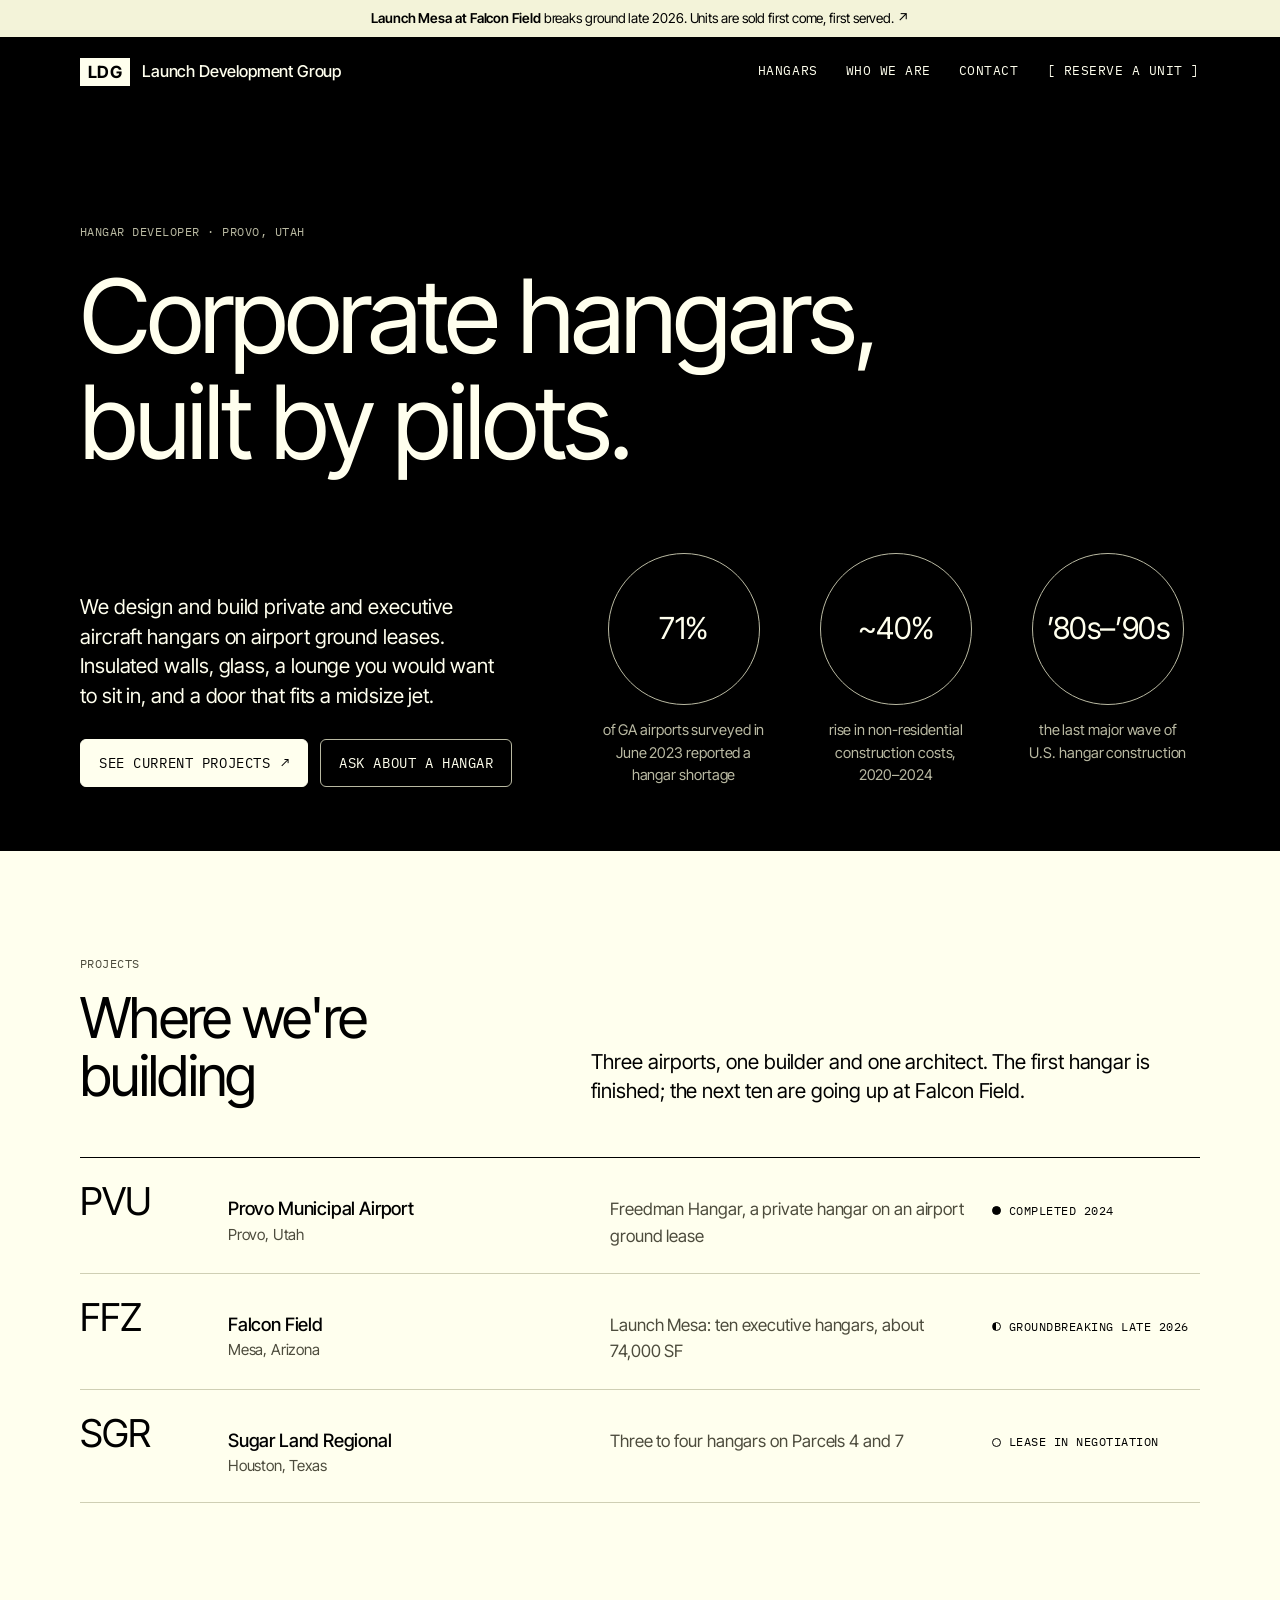
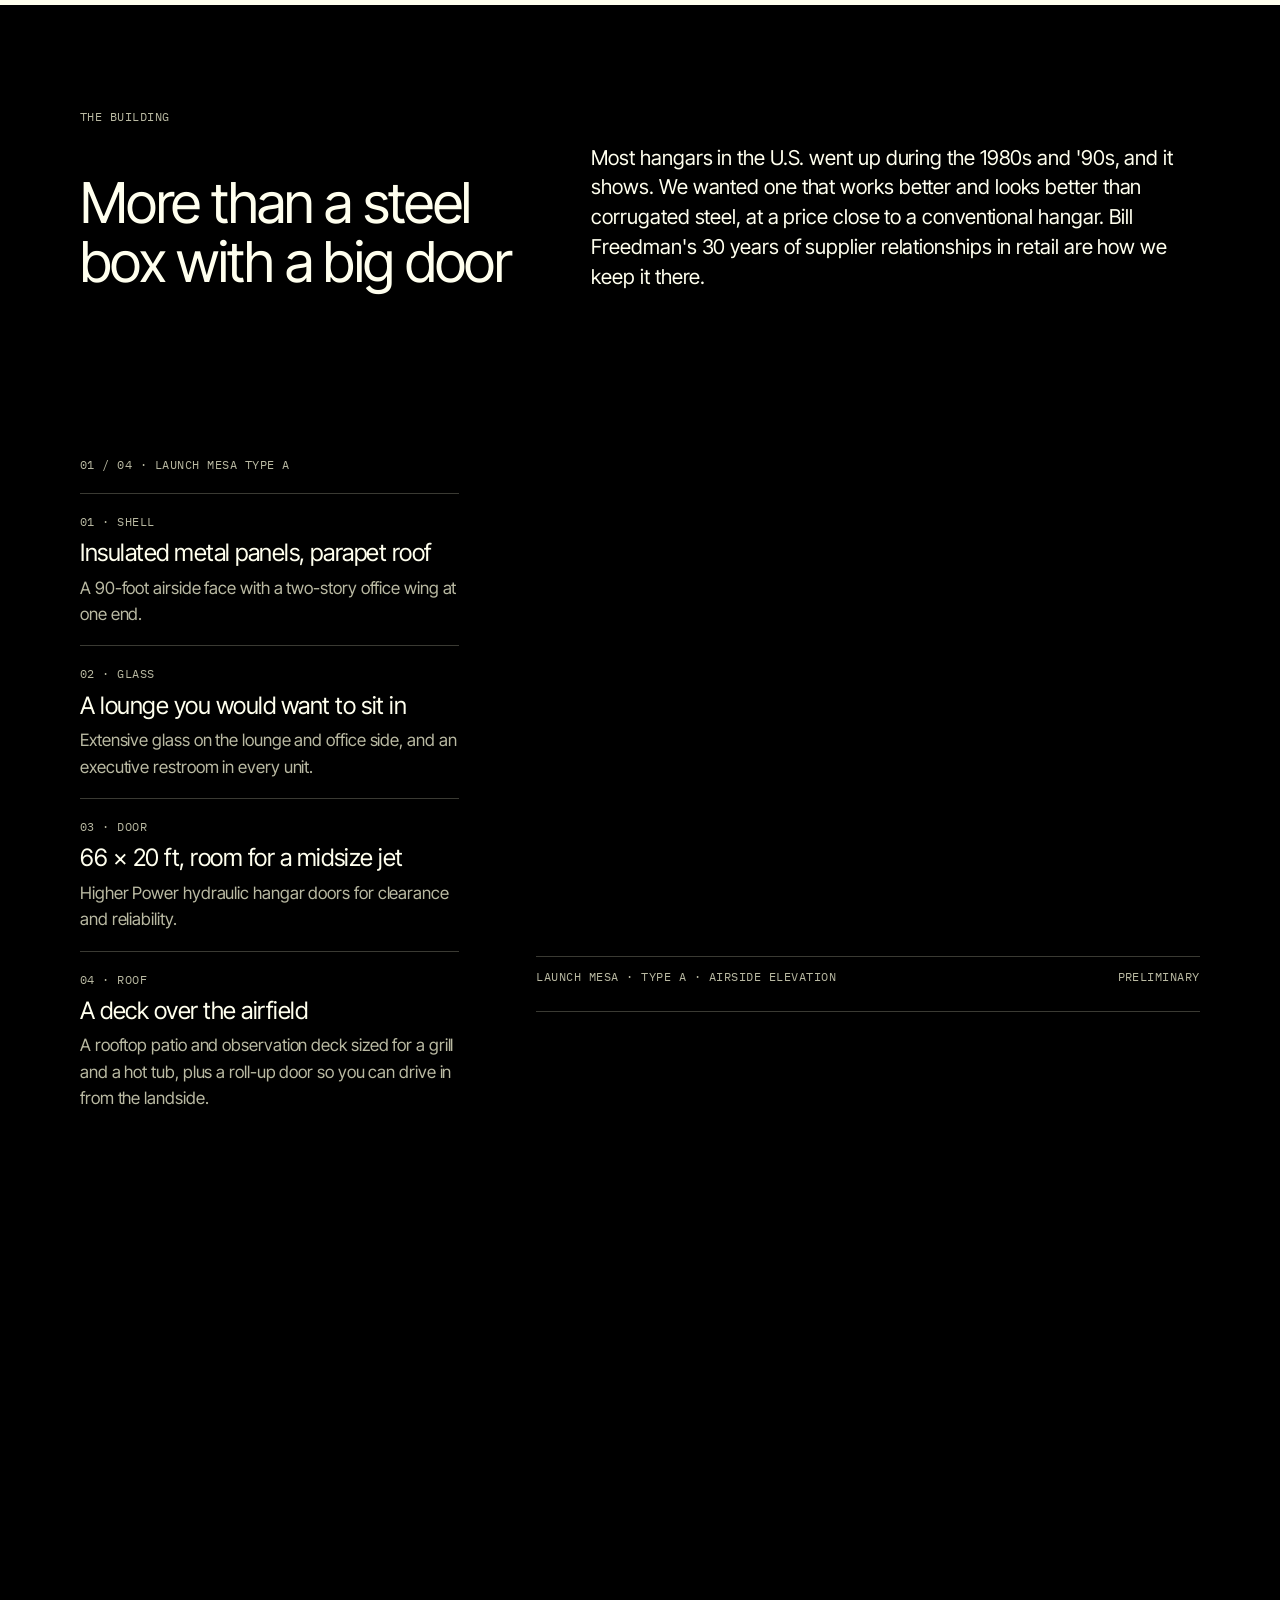
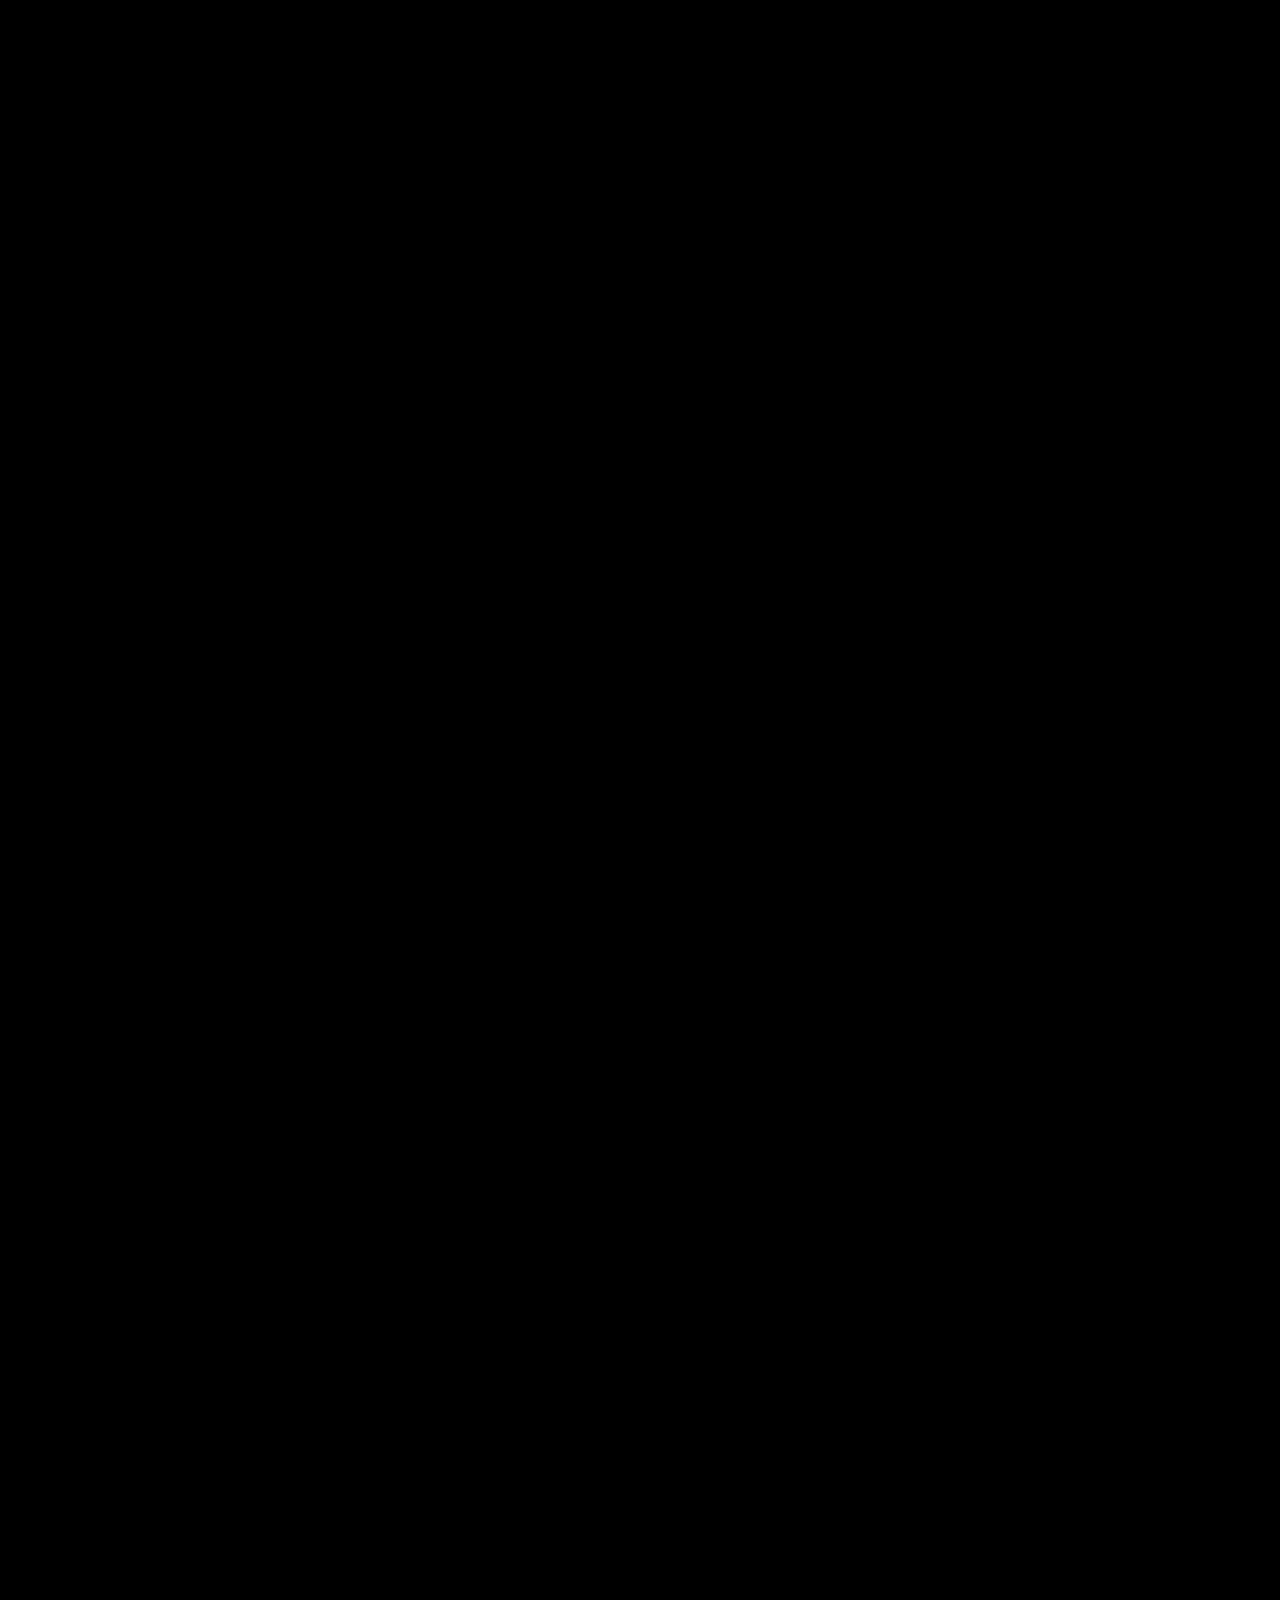
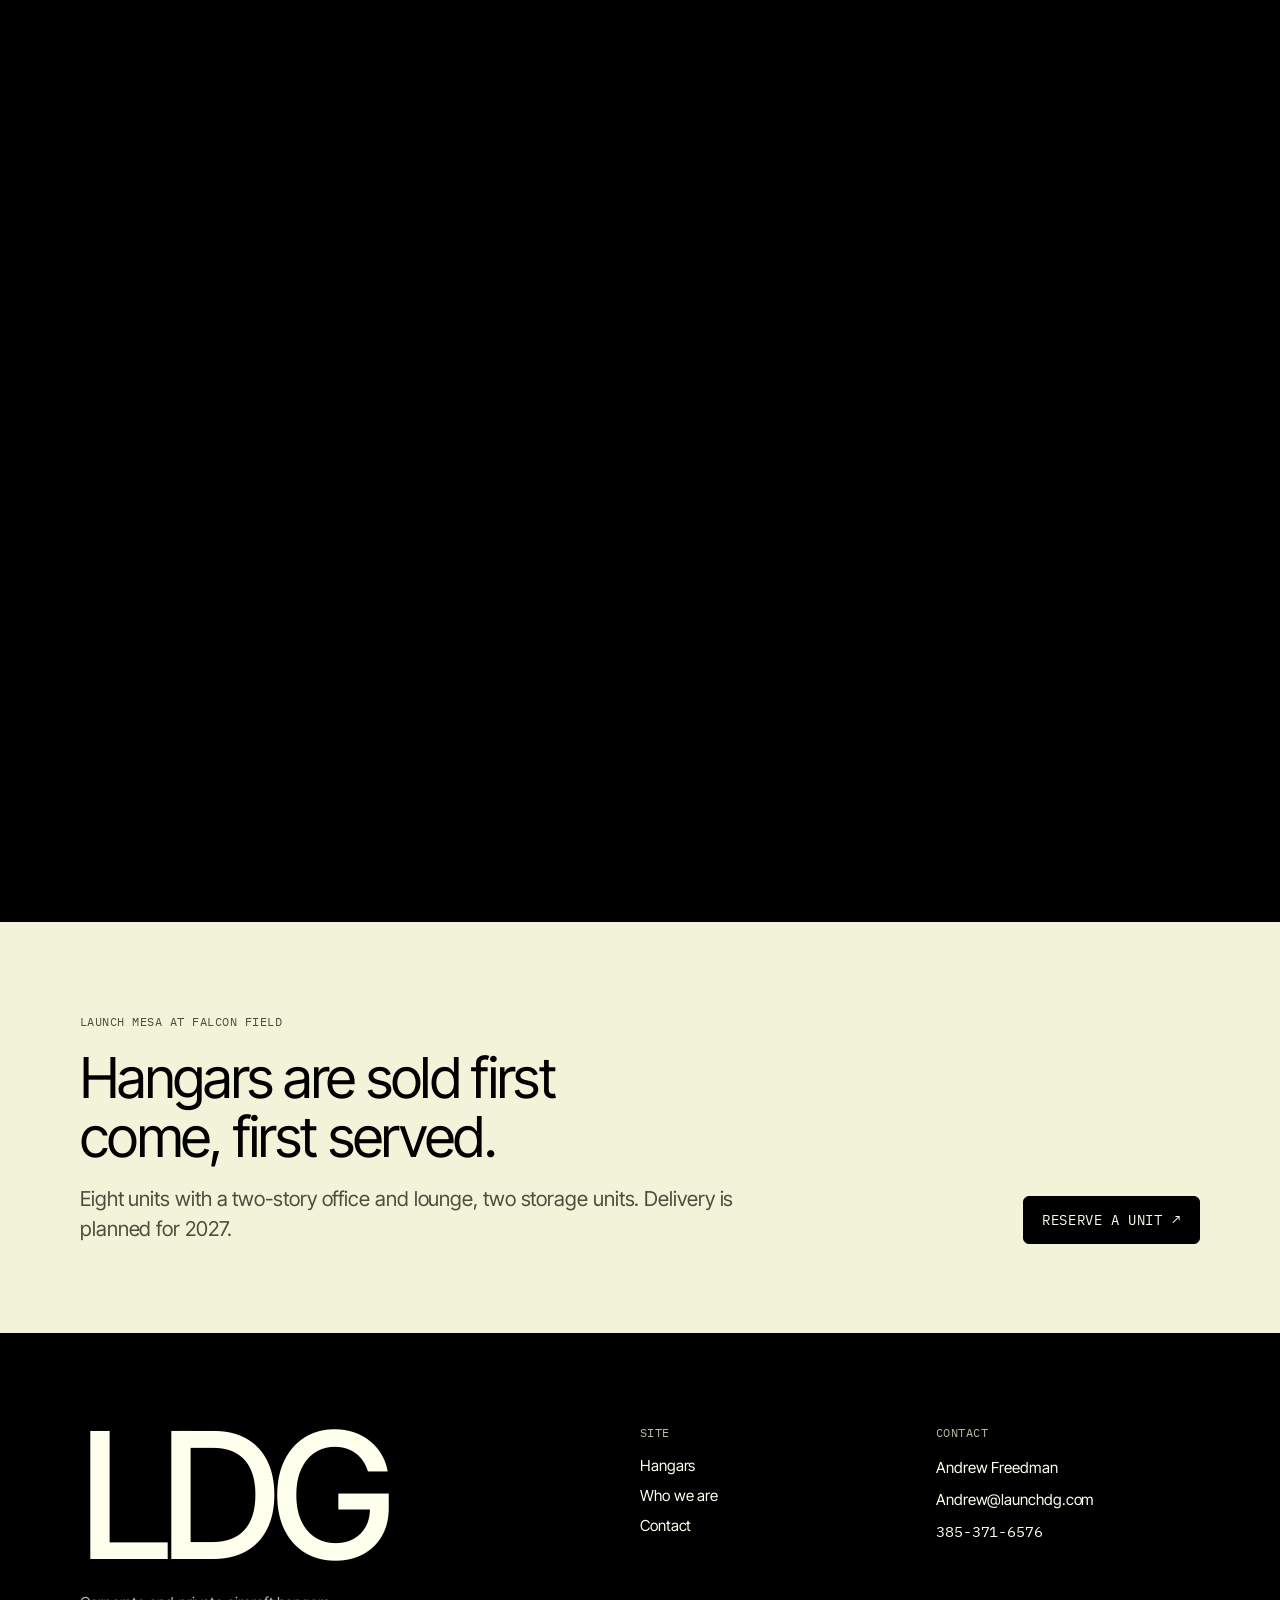
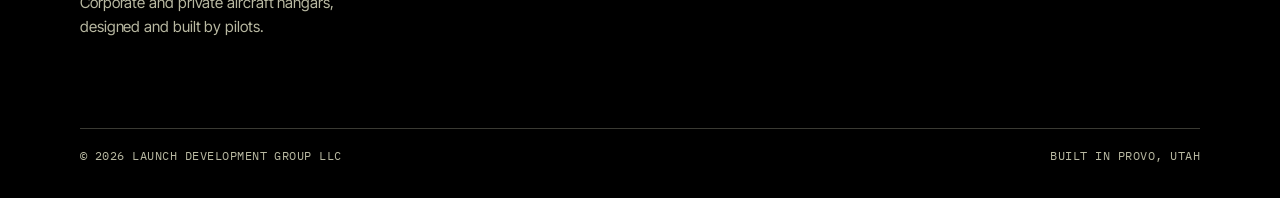
==== commit dd9b0580: "Remove office address from the site Co-Authored-By: Claude Opus 5.5 <noreply@anthropic.com> Claude-S" ====
--- a/index.html
+++ b/index.html
@@ -216,7 +216,6 @@
         <p>Andrew Freedman</p>
         <a href="mailto:Andrew@launchdg.com">Andrew@launchdg.com</a>
         <a class="num" href="tel:+13853716576">385-371-6576</a>
-        <p>88 W 4420 N<br>Provo, UT 84604</p>
       </div>
     </div>
     <div class="footer-base">
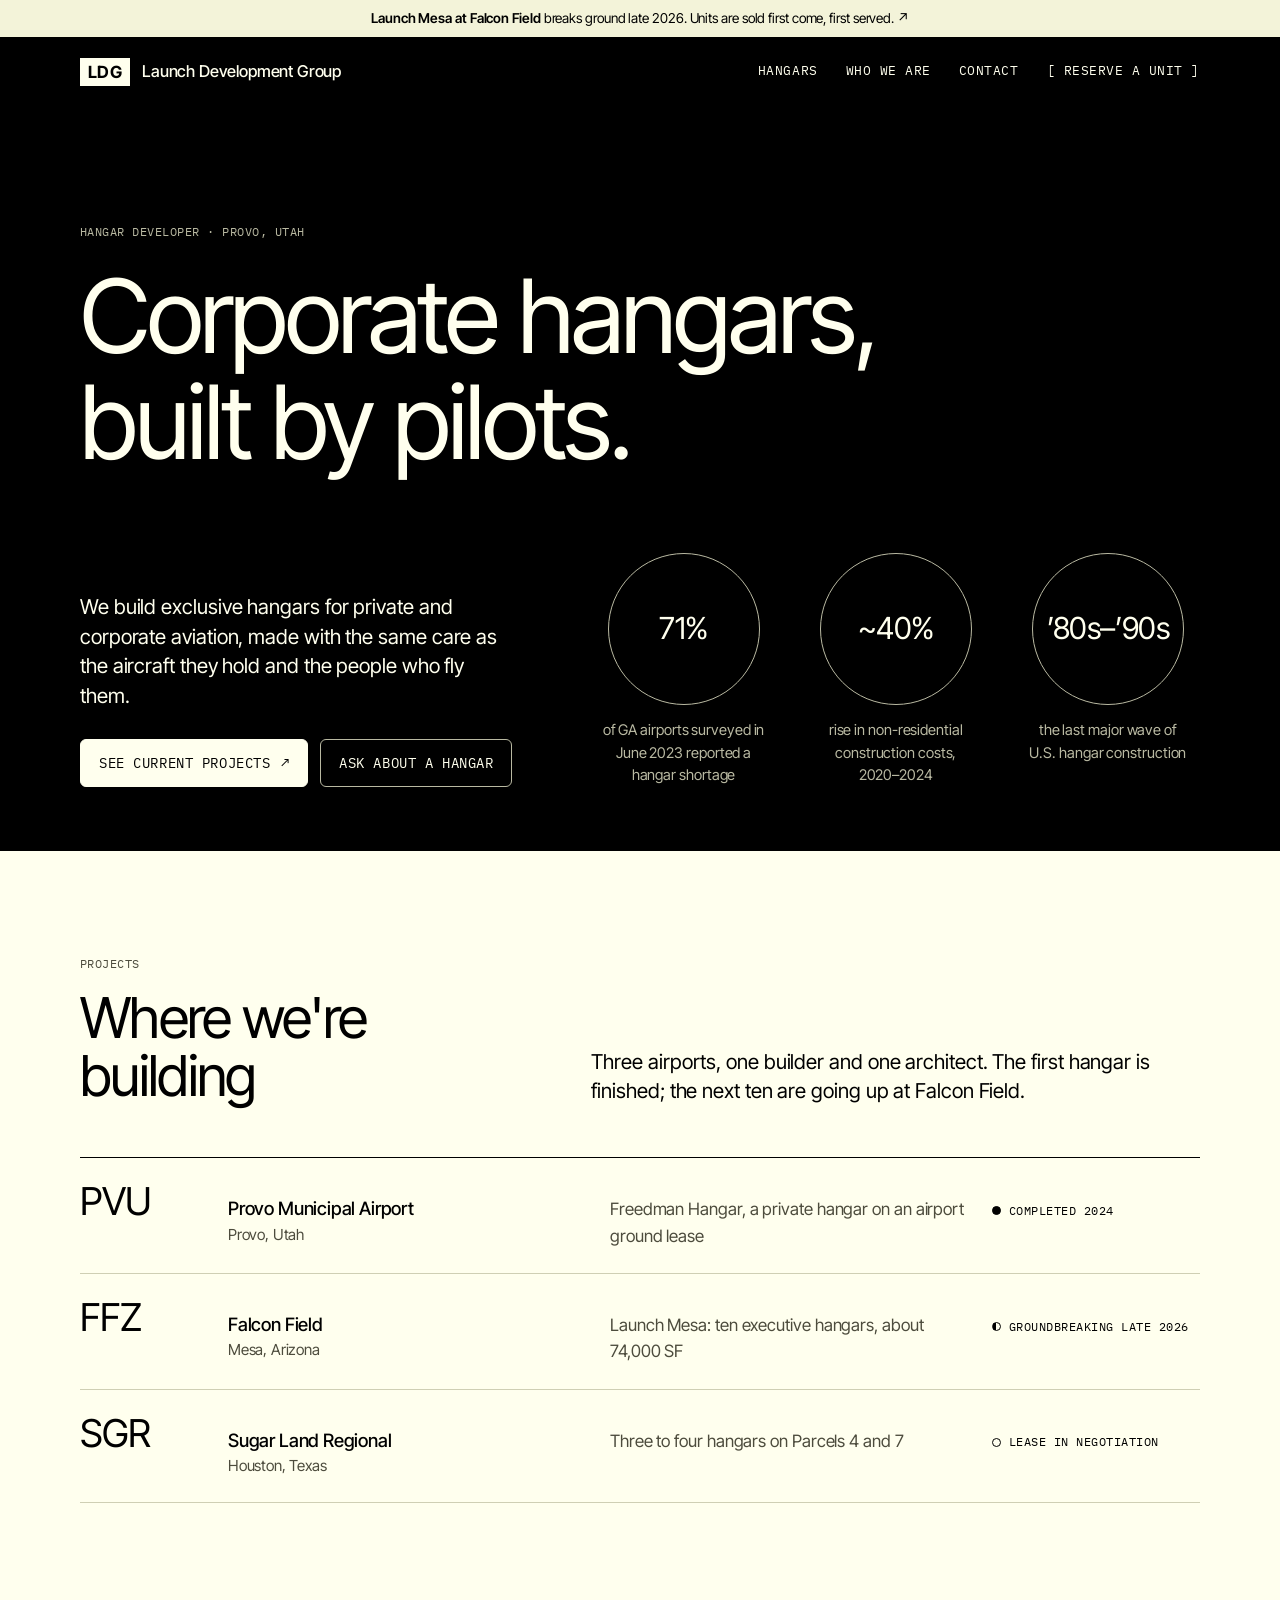
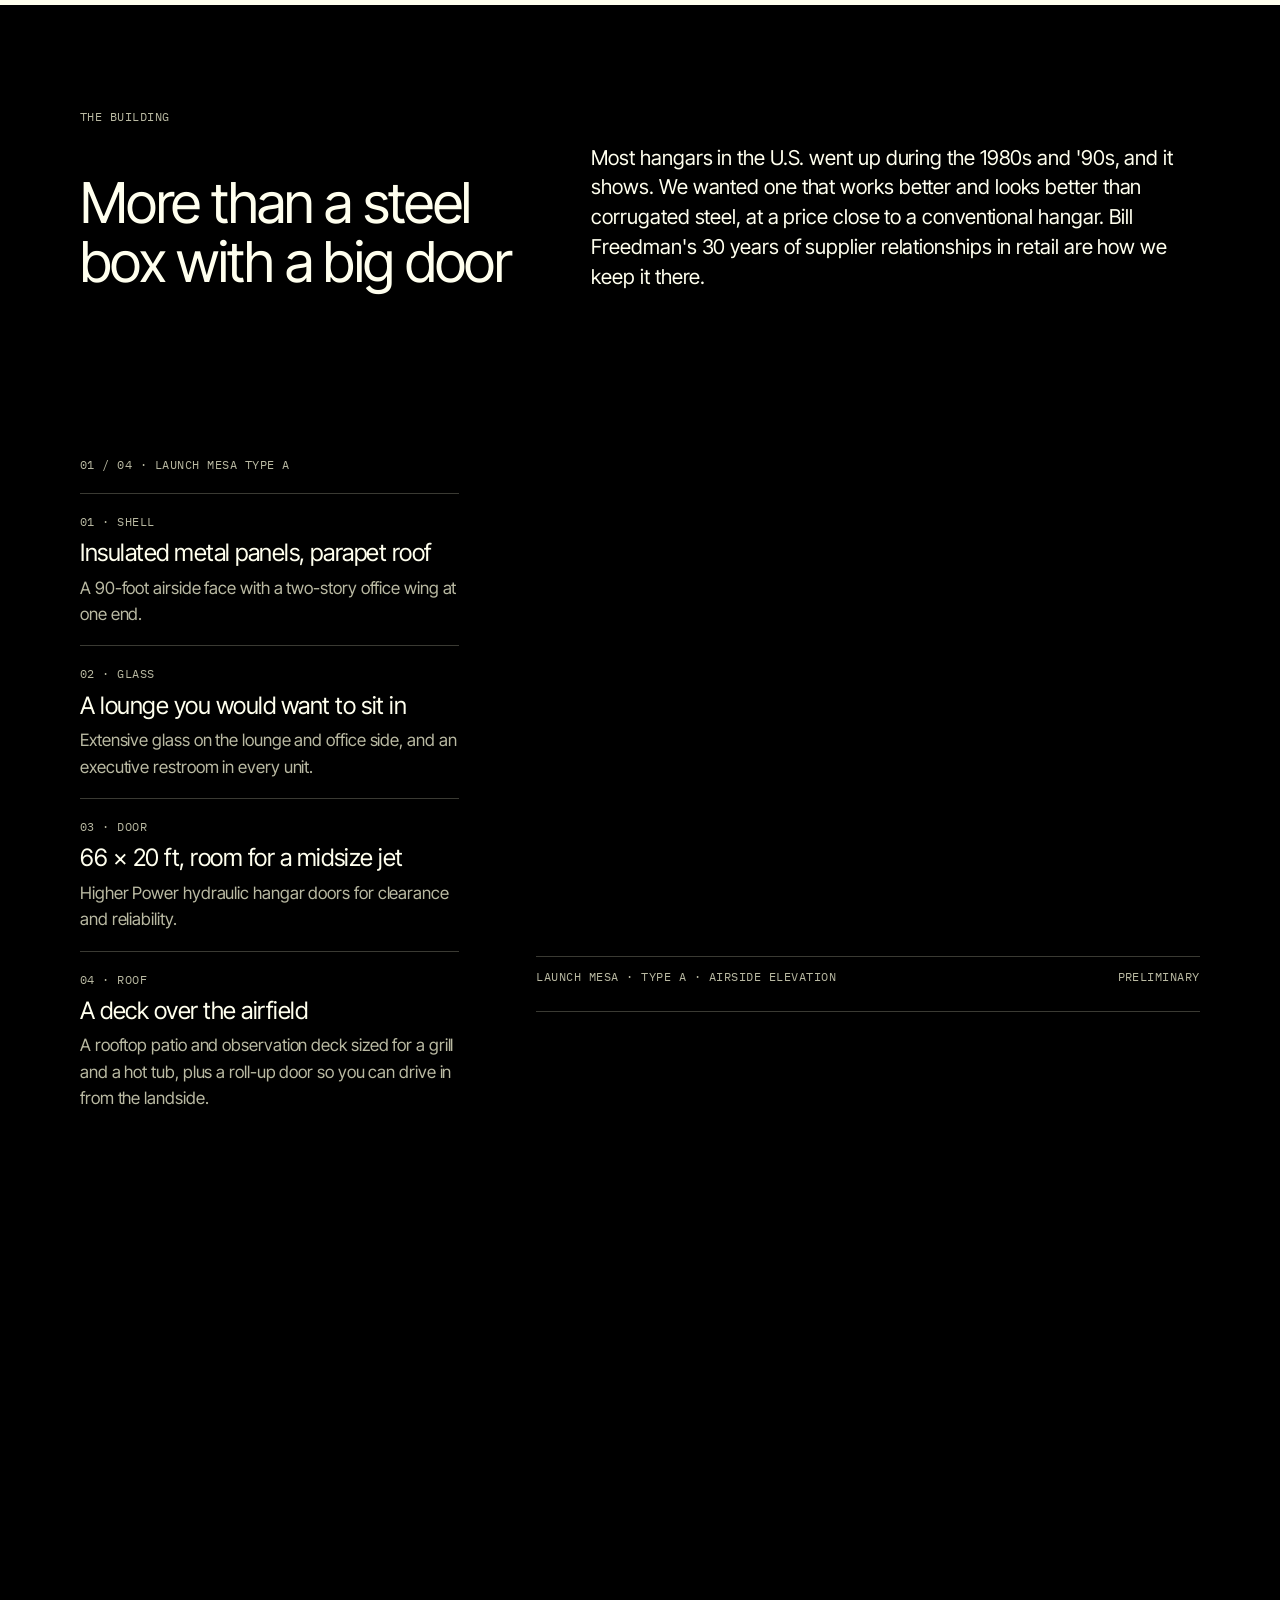
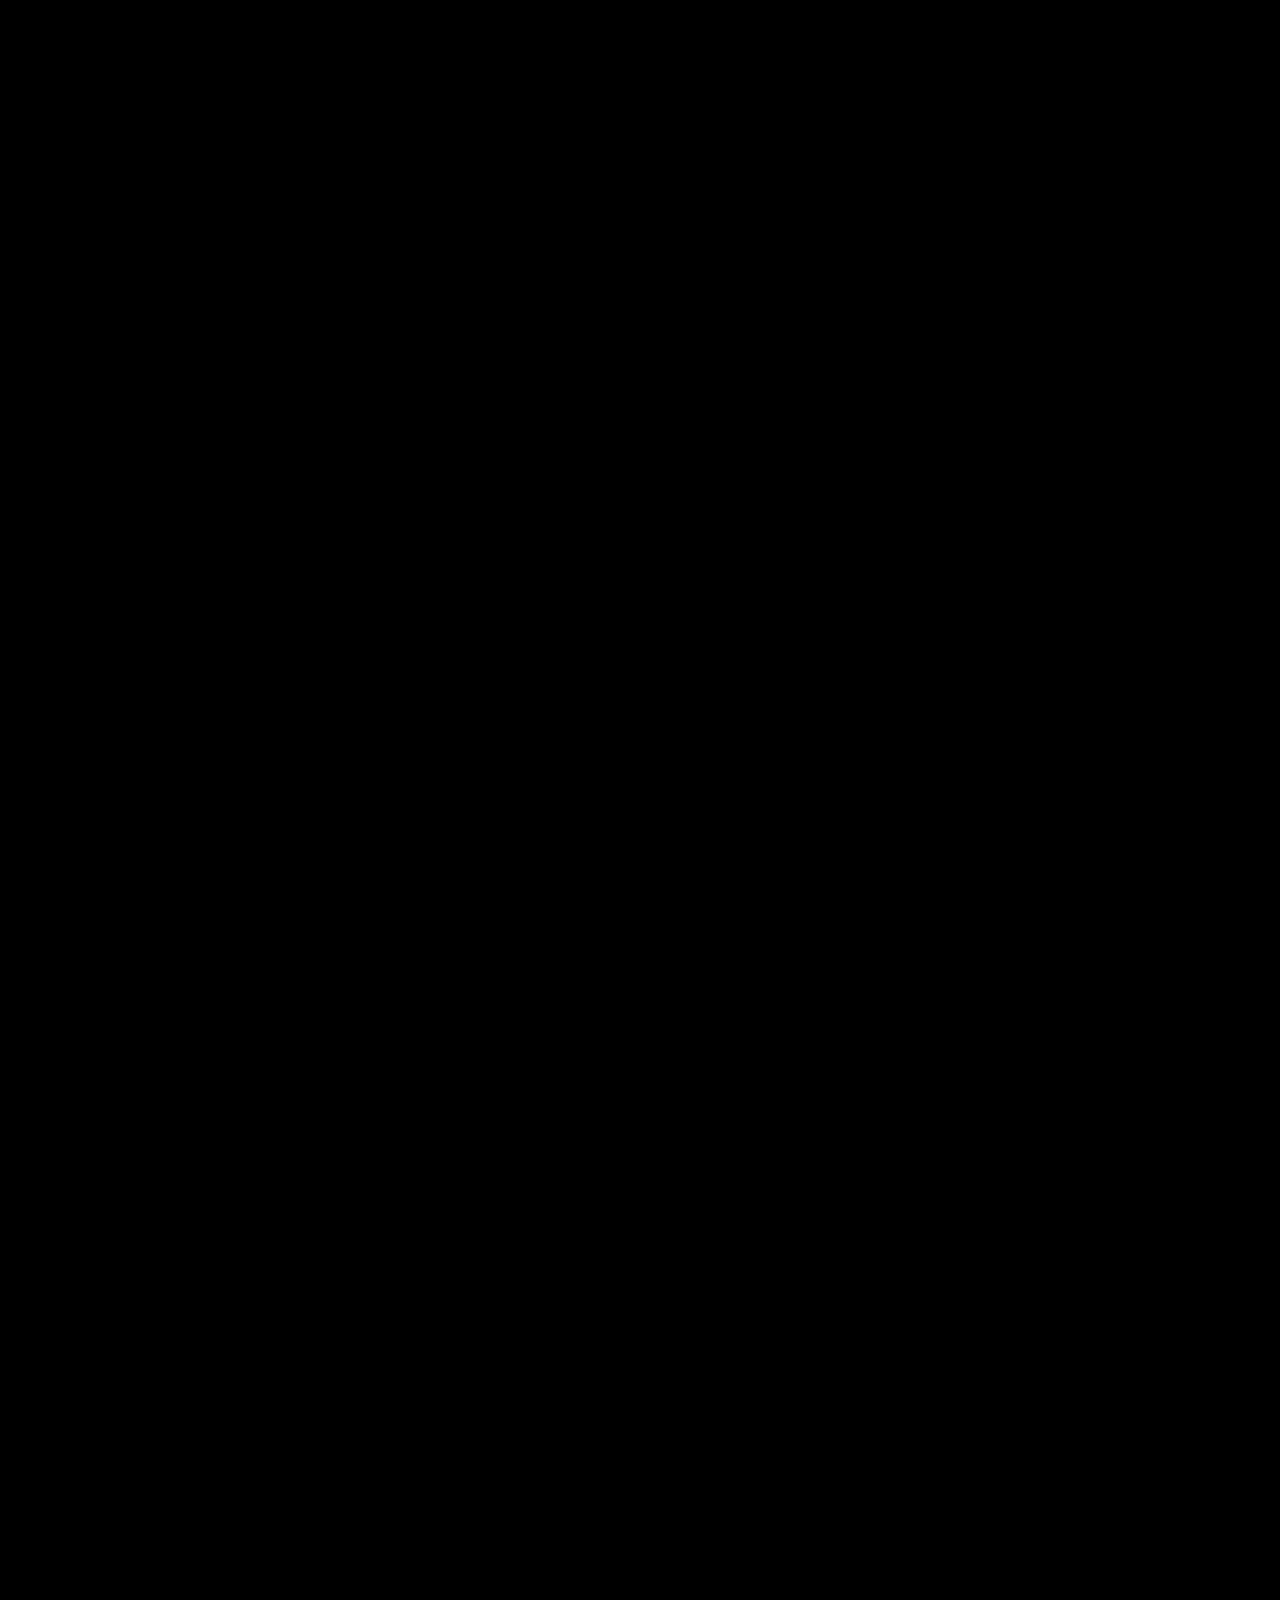
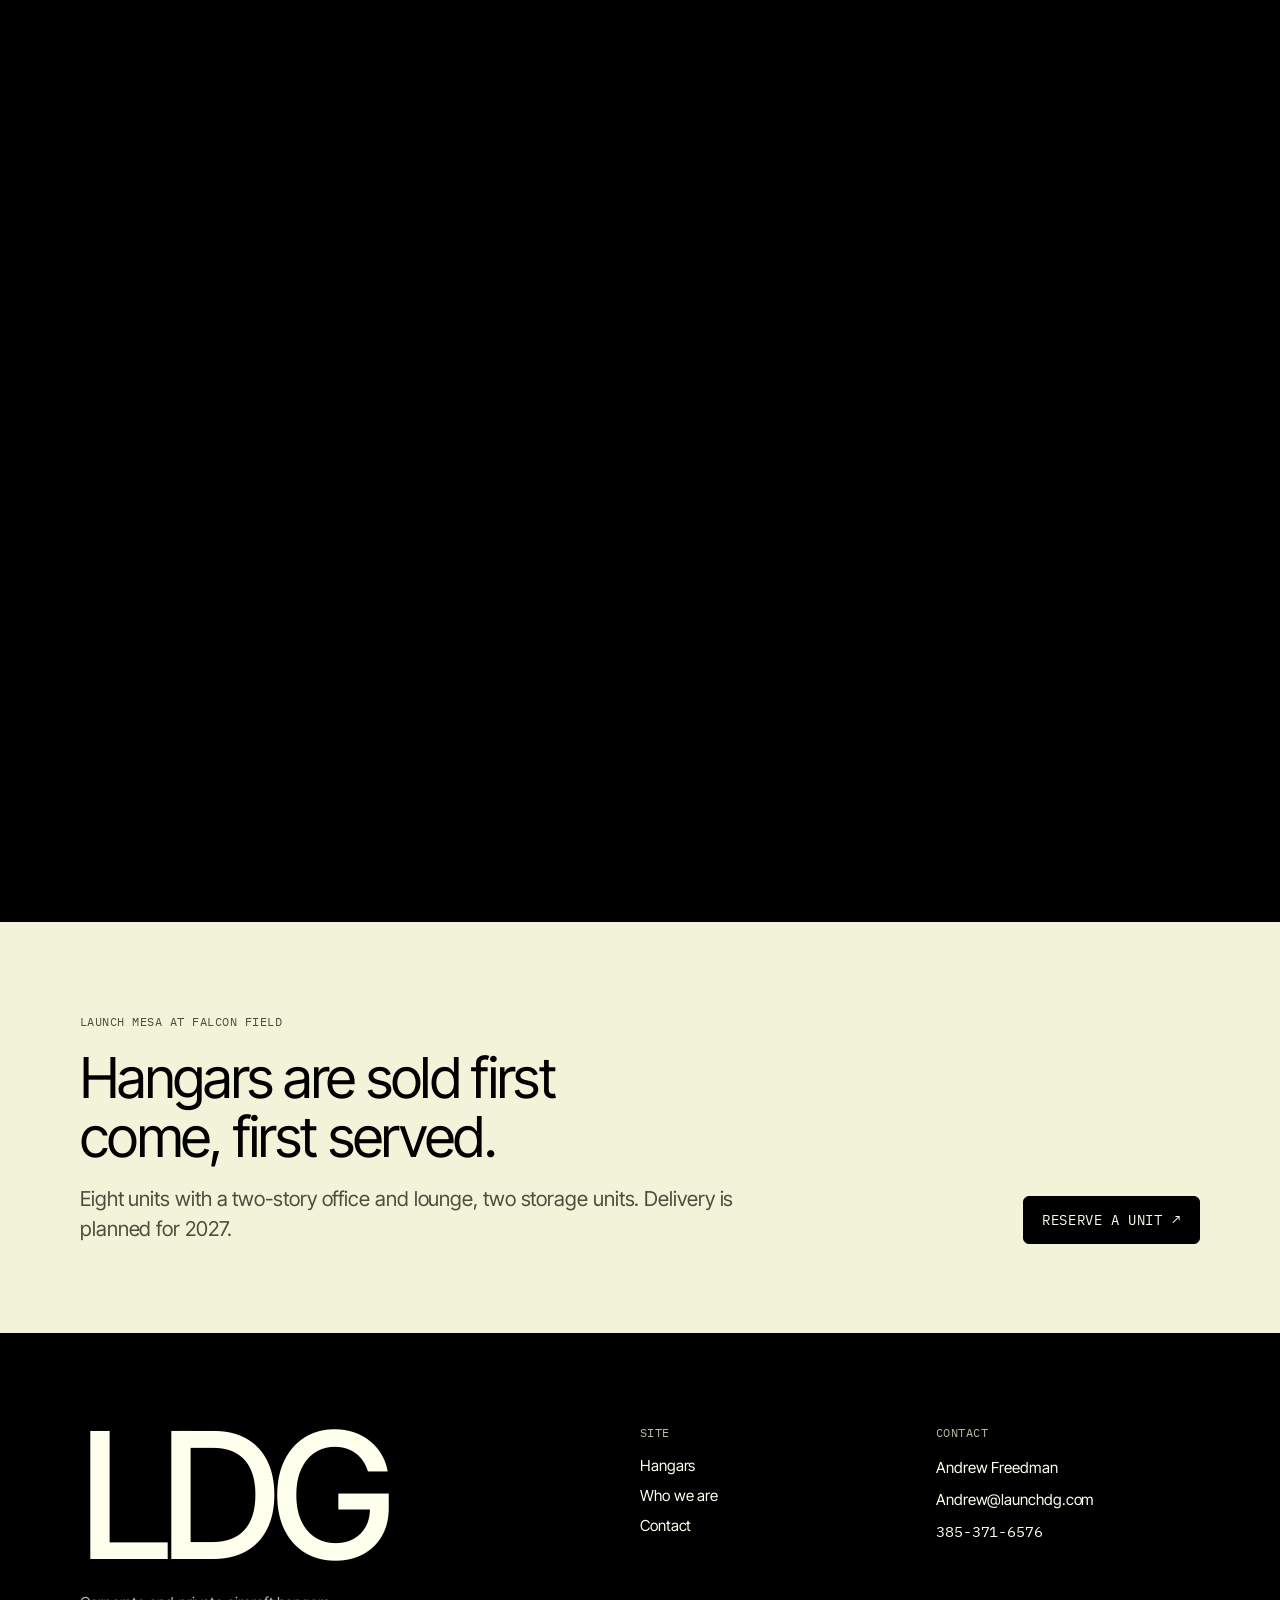
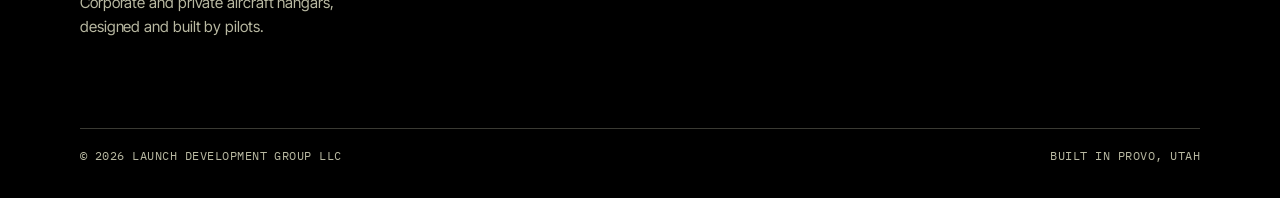
==== commit 7c0710a5: "Rewrite homepage intro line Co-Authored-By: Claude Opus 5.5 <noreply@anthropic.com> Claude-Session: " ====
--- a/index.html
+++ b/index.html
@@ -40,7 +40,7 @@
       </div>
       <div class="hero-row">
       <div class="hero-copy">
-        <p class="lede">We design and build private and executive aircraft hangars on airport ground leases. Insulated walls, glass, a lounge you would want to sit in, and a door that fits a midsize jet.</p>
+        <p class="lede">We build exclusive hangars for private and corporate aviation, made with the same care as the aircraft they hold and the people who fly them.</p>
         <div class="actions">
           <a class="btn" href="hangars.html">See current projects <span class="arrow" aria-hidden="true">↗</span></a>
           <a class="btn ghost" href="contact.html">Ask about a hangar</a>
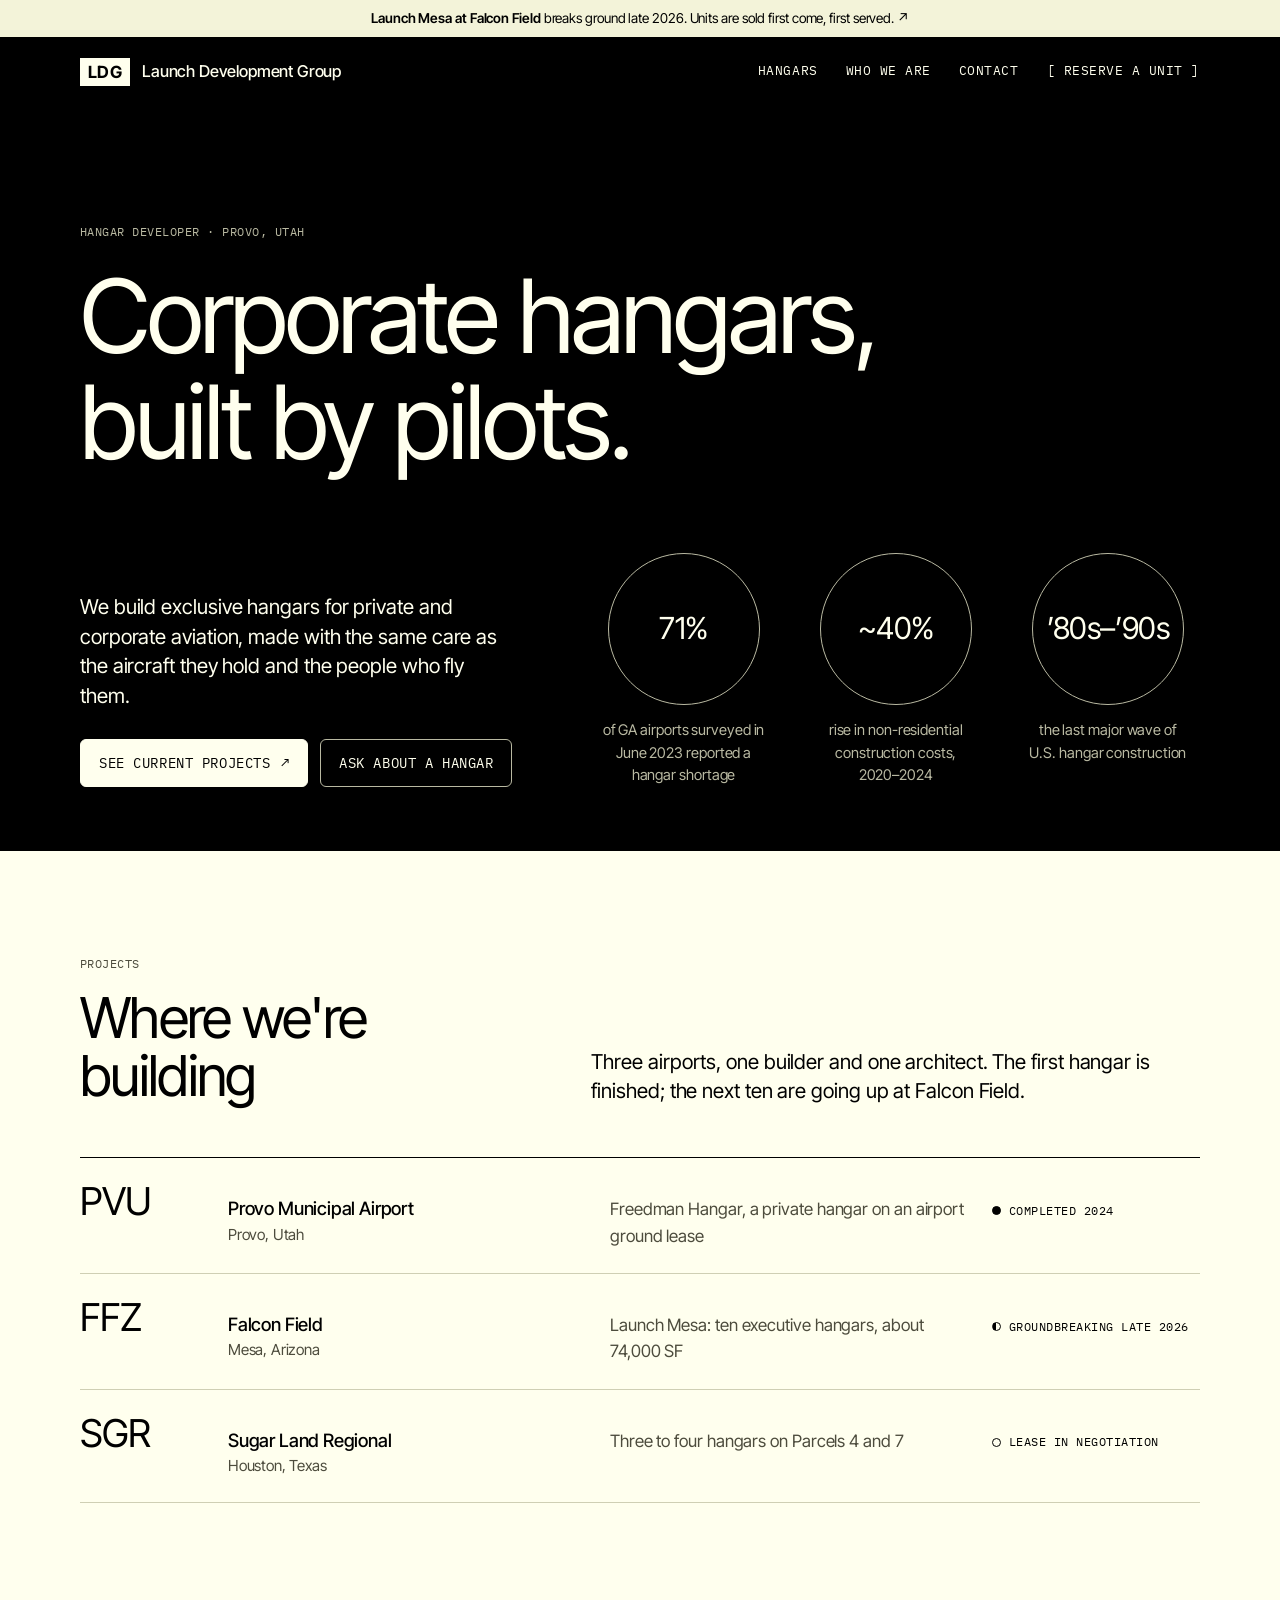
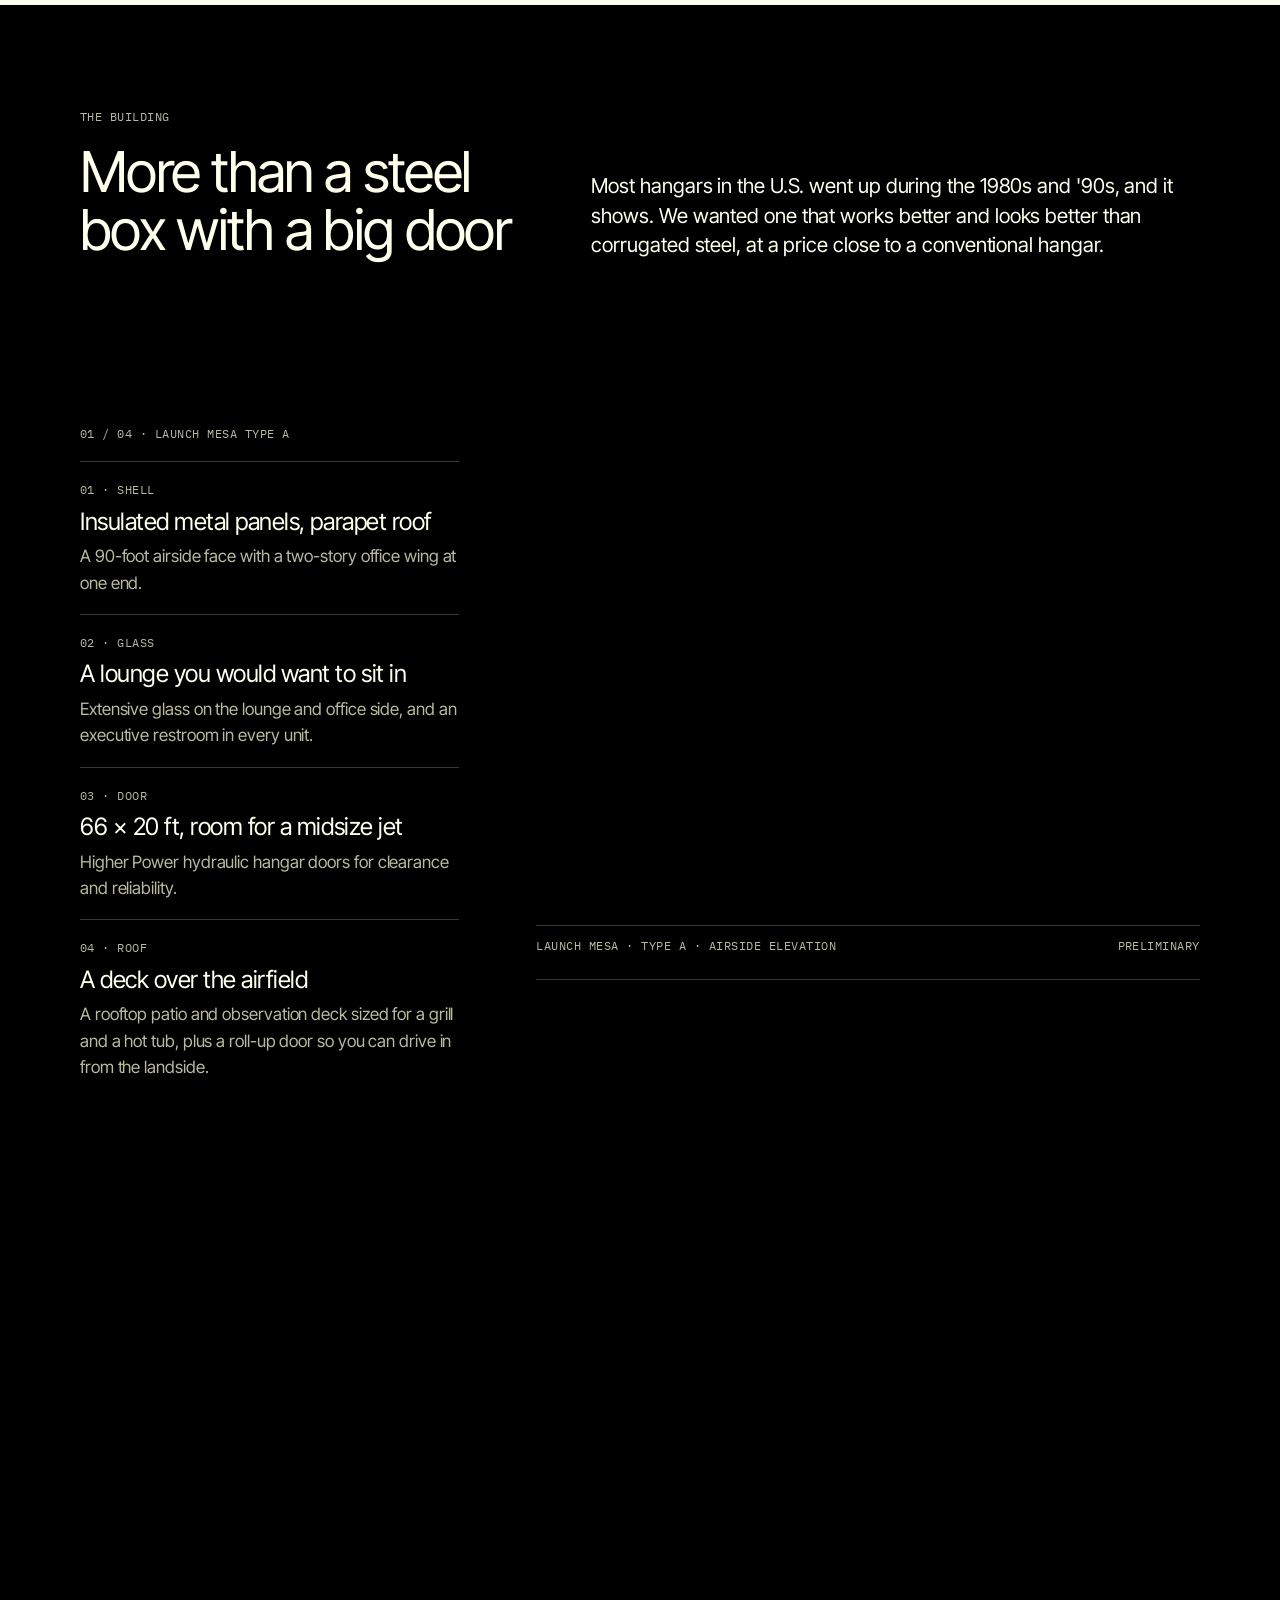
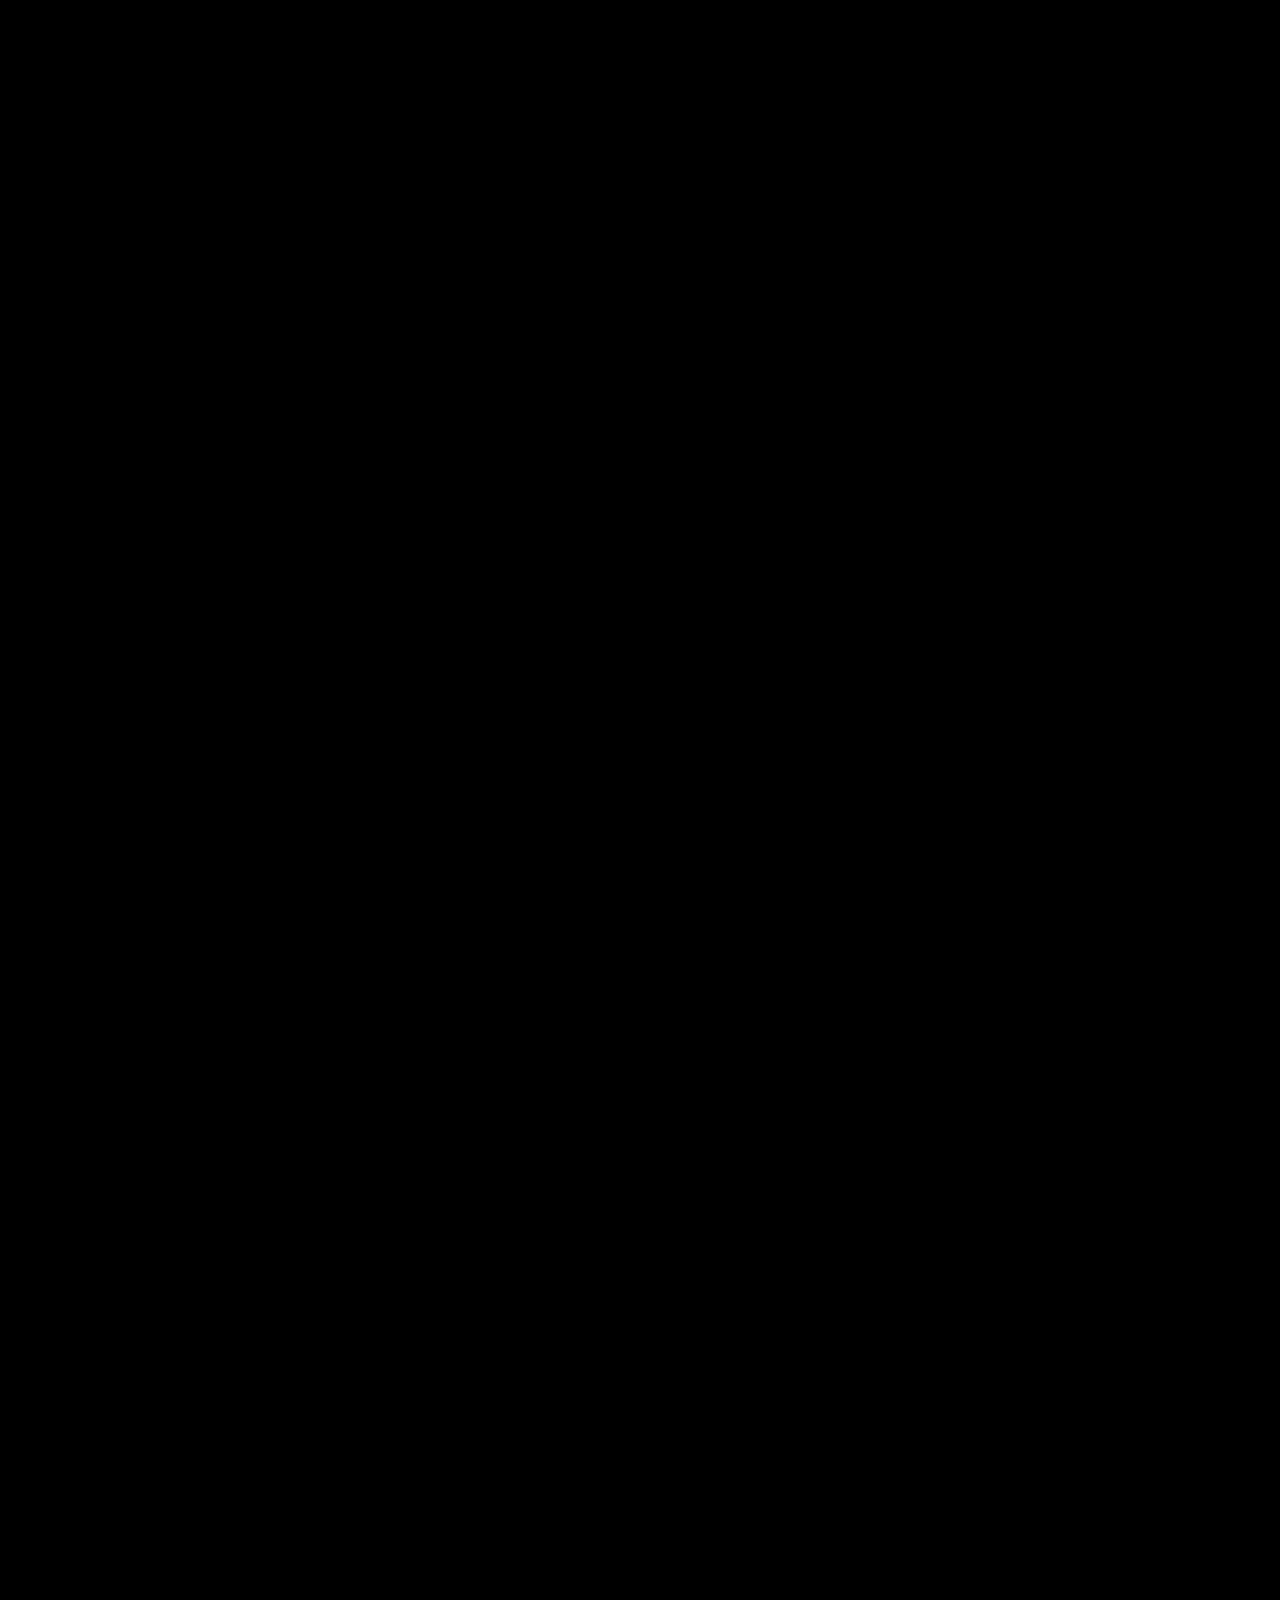
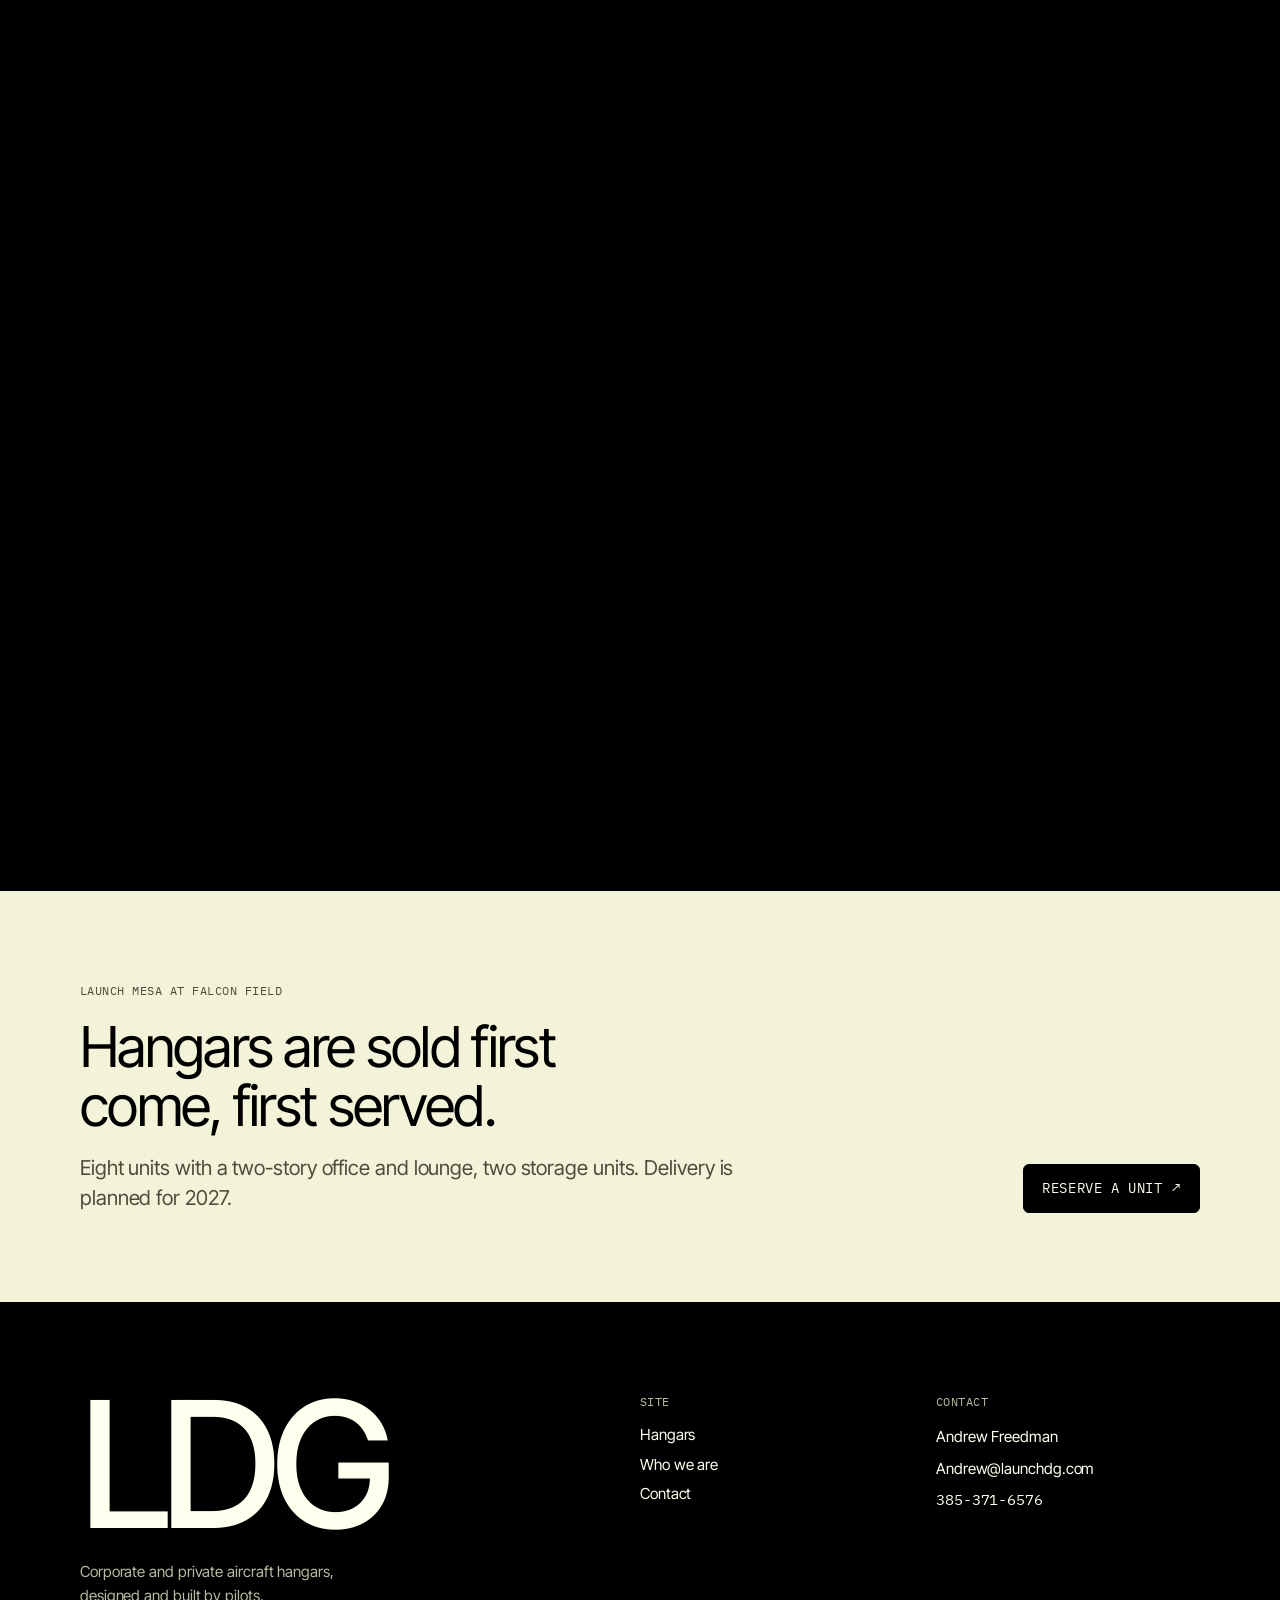
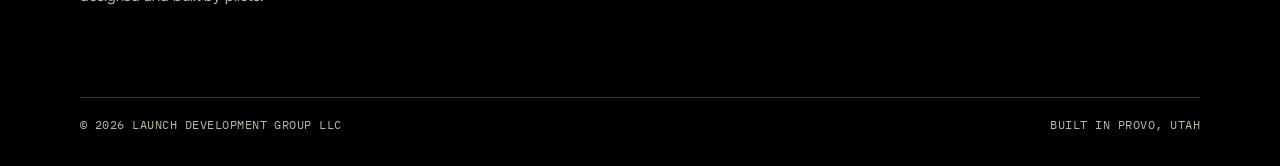
==== commit ca8d929d: "Remove supplier relationships line from homepage Co-Authored-By: Claude Opus 5.5 <noreply@anthropic." ====
--- a/index.html
+++ b/index.html
@@ -91,7 +91,7 @@
       <div class="section-head">
         <span class="label">The building</span>
         <h2 id="building-h">More than a steel box with a big door</h2>
-        <p class="lede">Most hangars in the U.S. went up during the 1980s and '90s, and it shows. We wanted one that works better and looks better than corrugated steel, at a price close to a conventional hangar. Bill Freedman's 30 years of supplier relationships in retail are how we keep it there.</p>
+        <p class="lede">Most hangars in the U.S. went up during the 1980s and '90s, and it shows. We wanted one that works better and looks better than corrugated steel, at a price close to a conventional hangar.</p>
       </div>
     </div>
     <div class="scrolly-track">
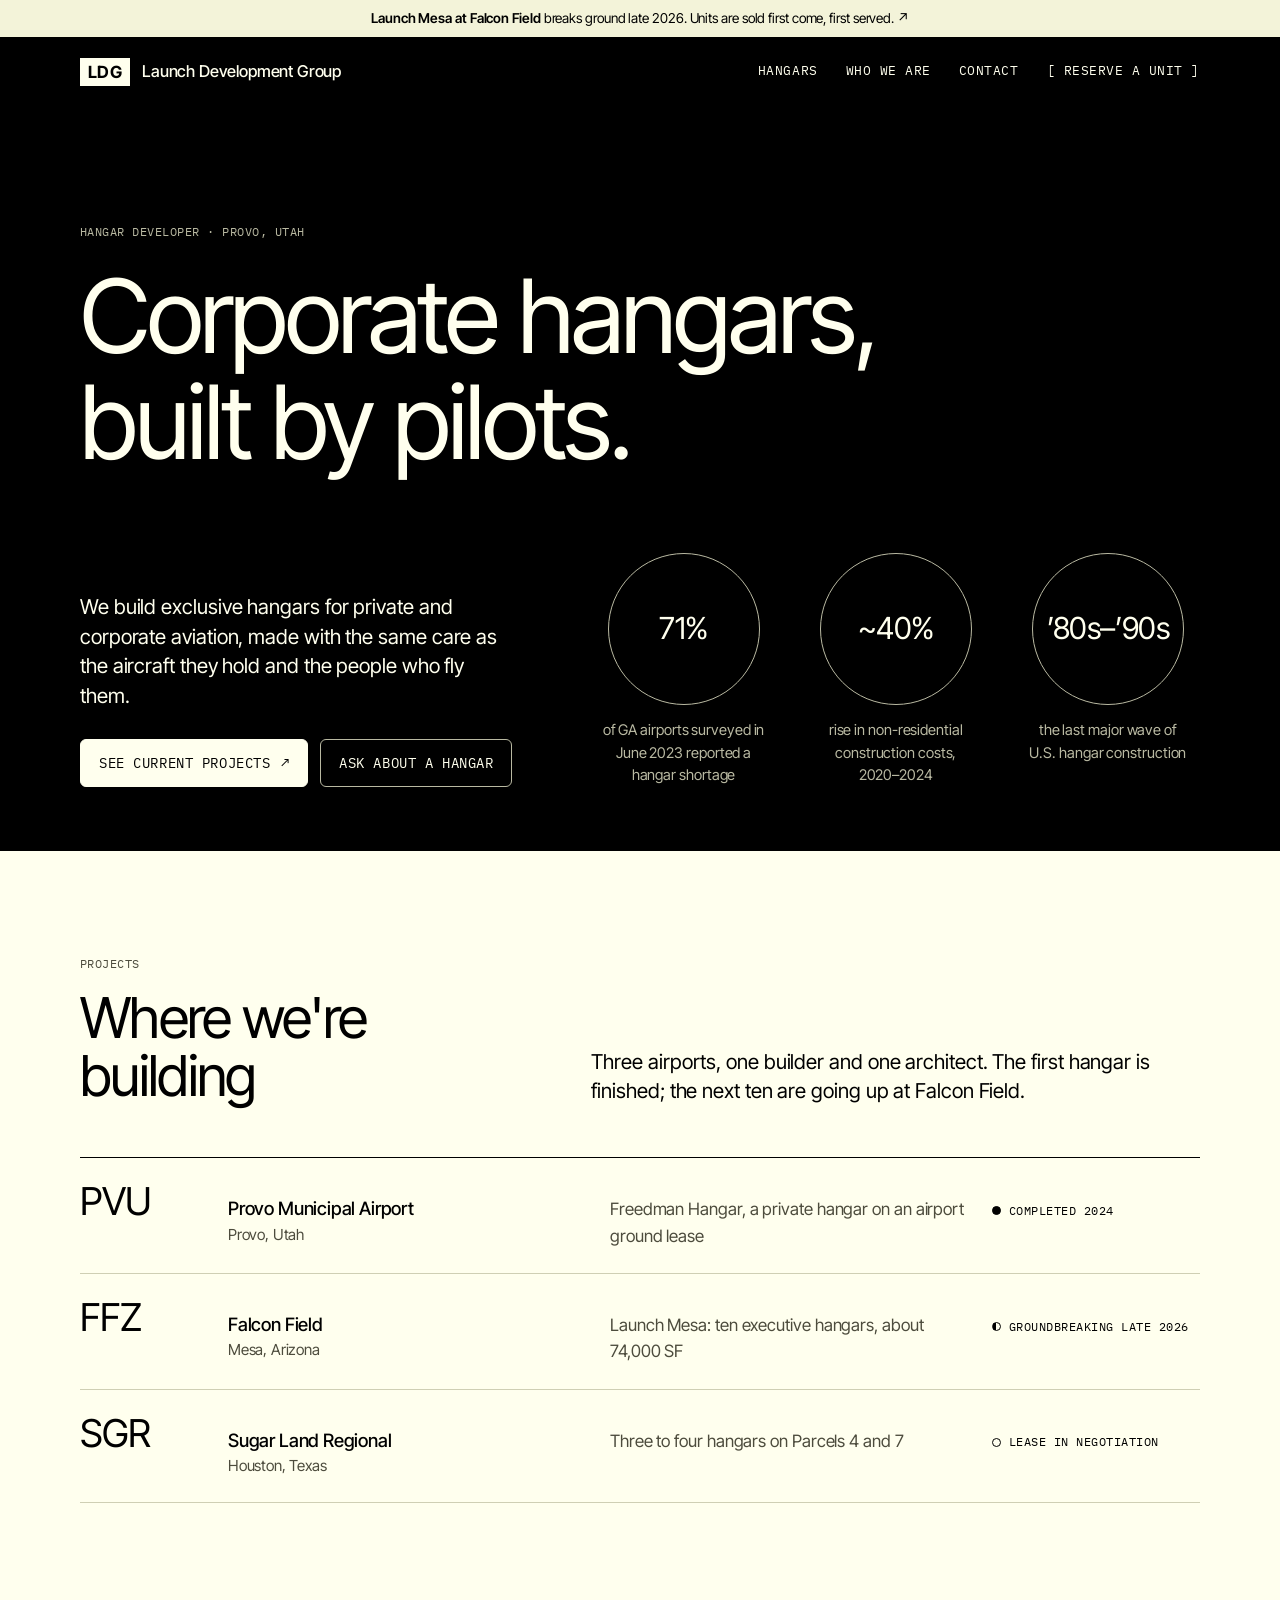
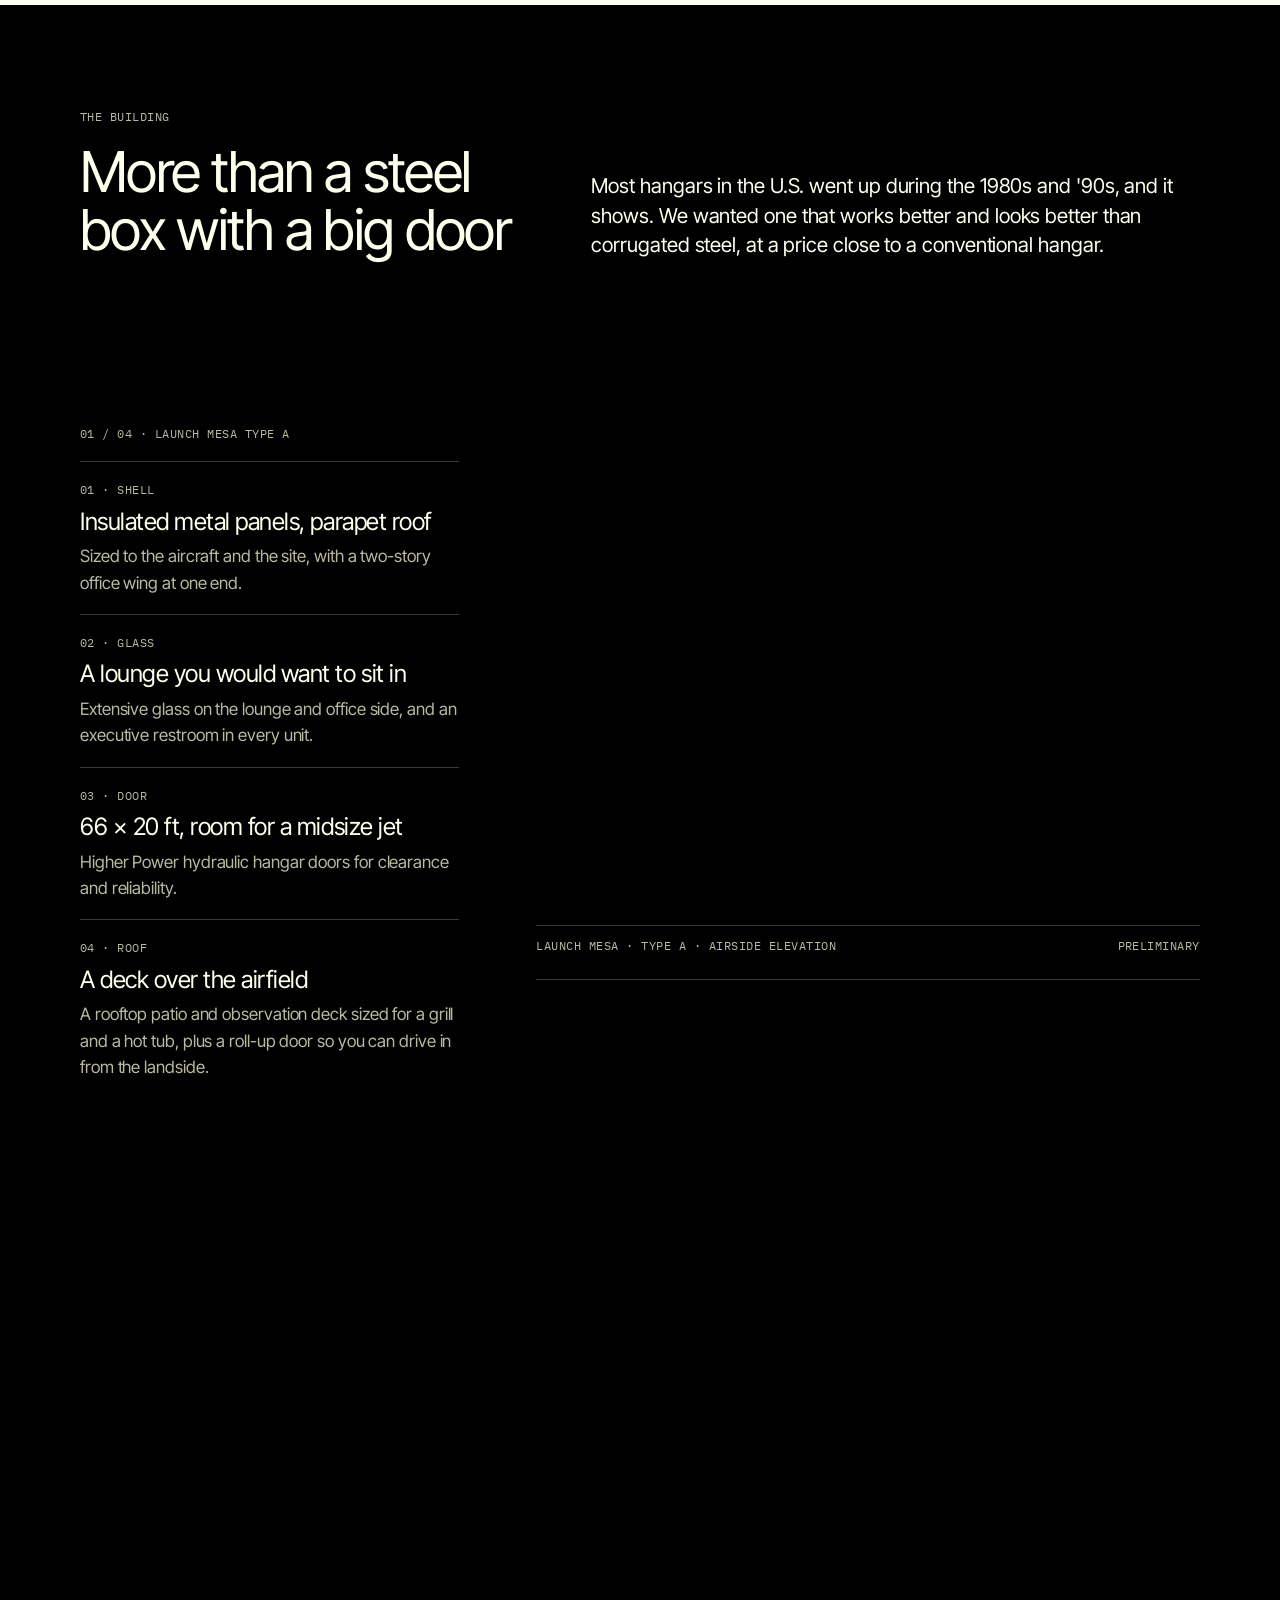
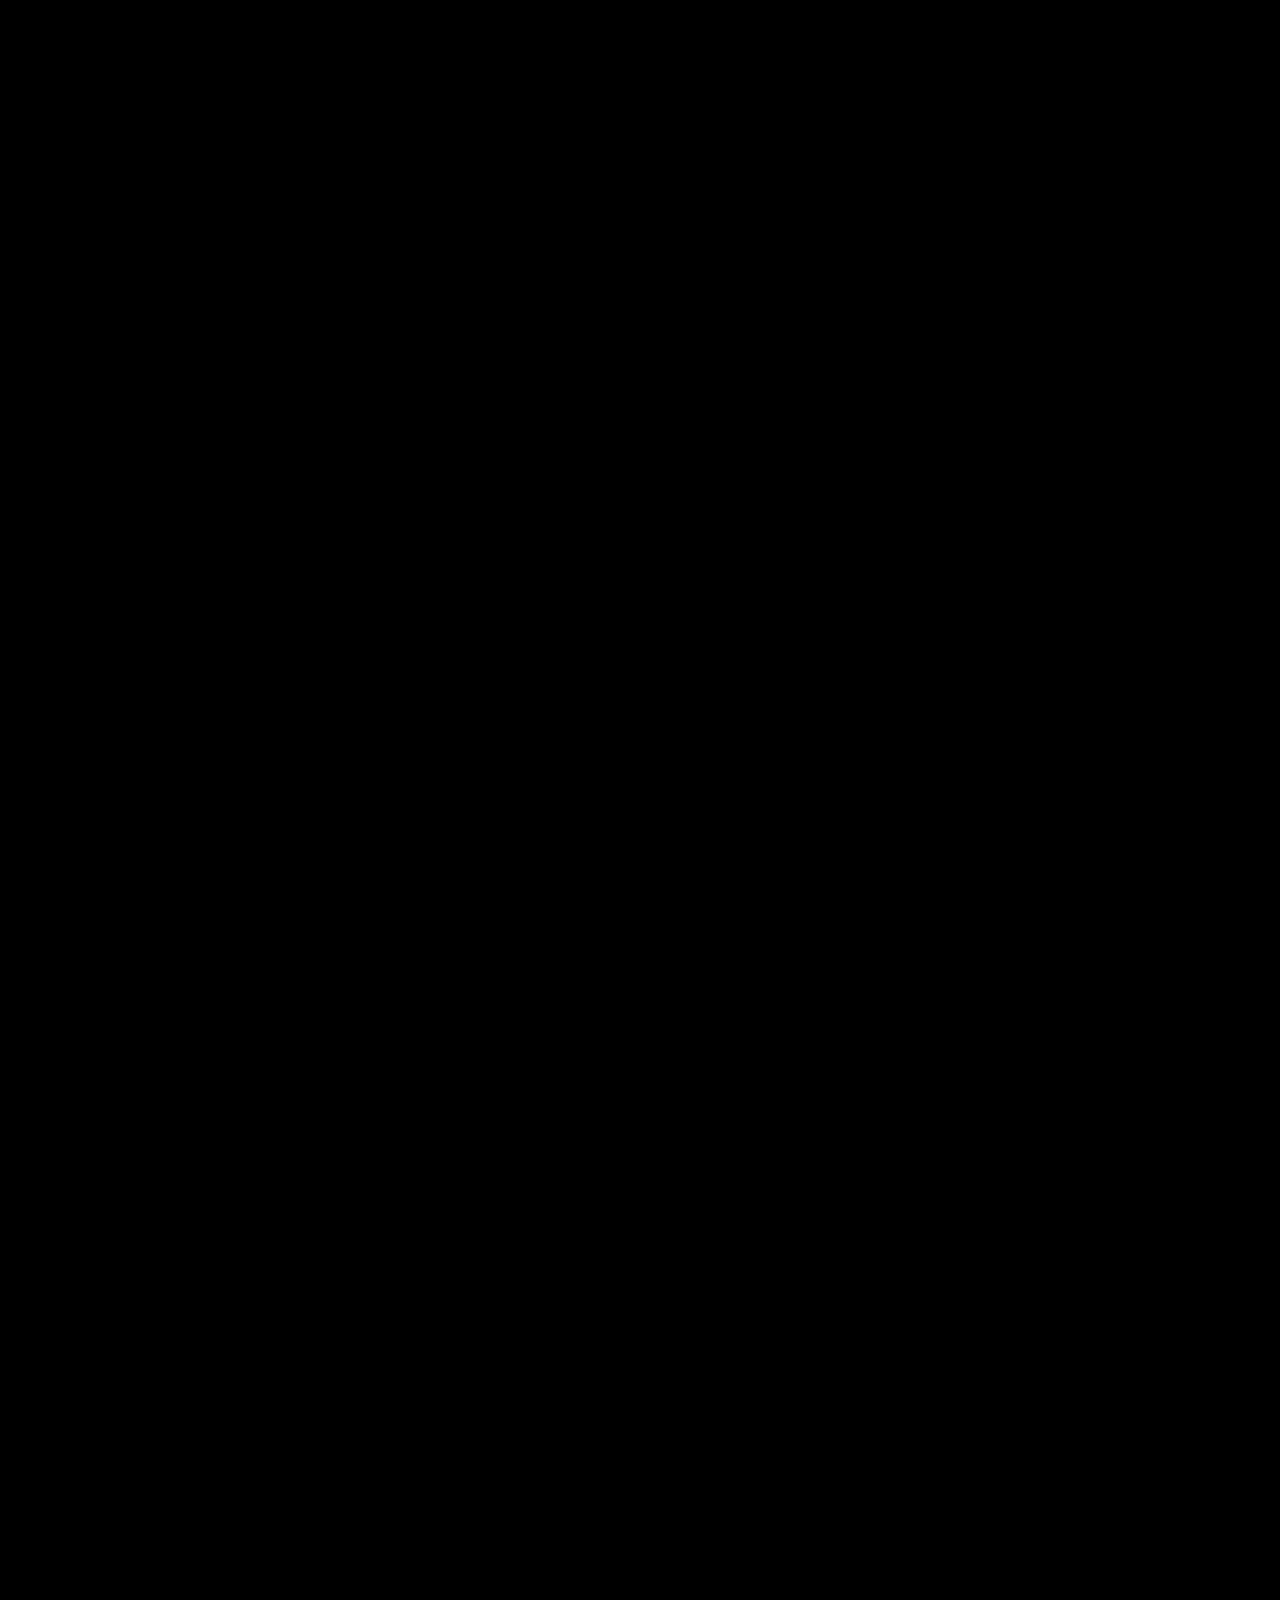
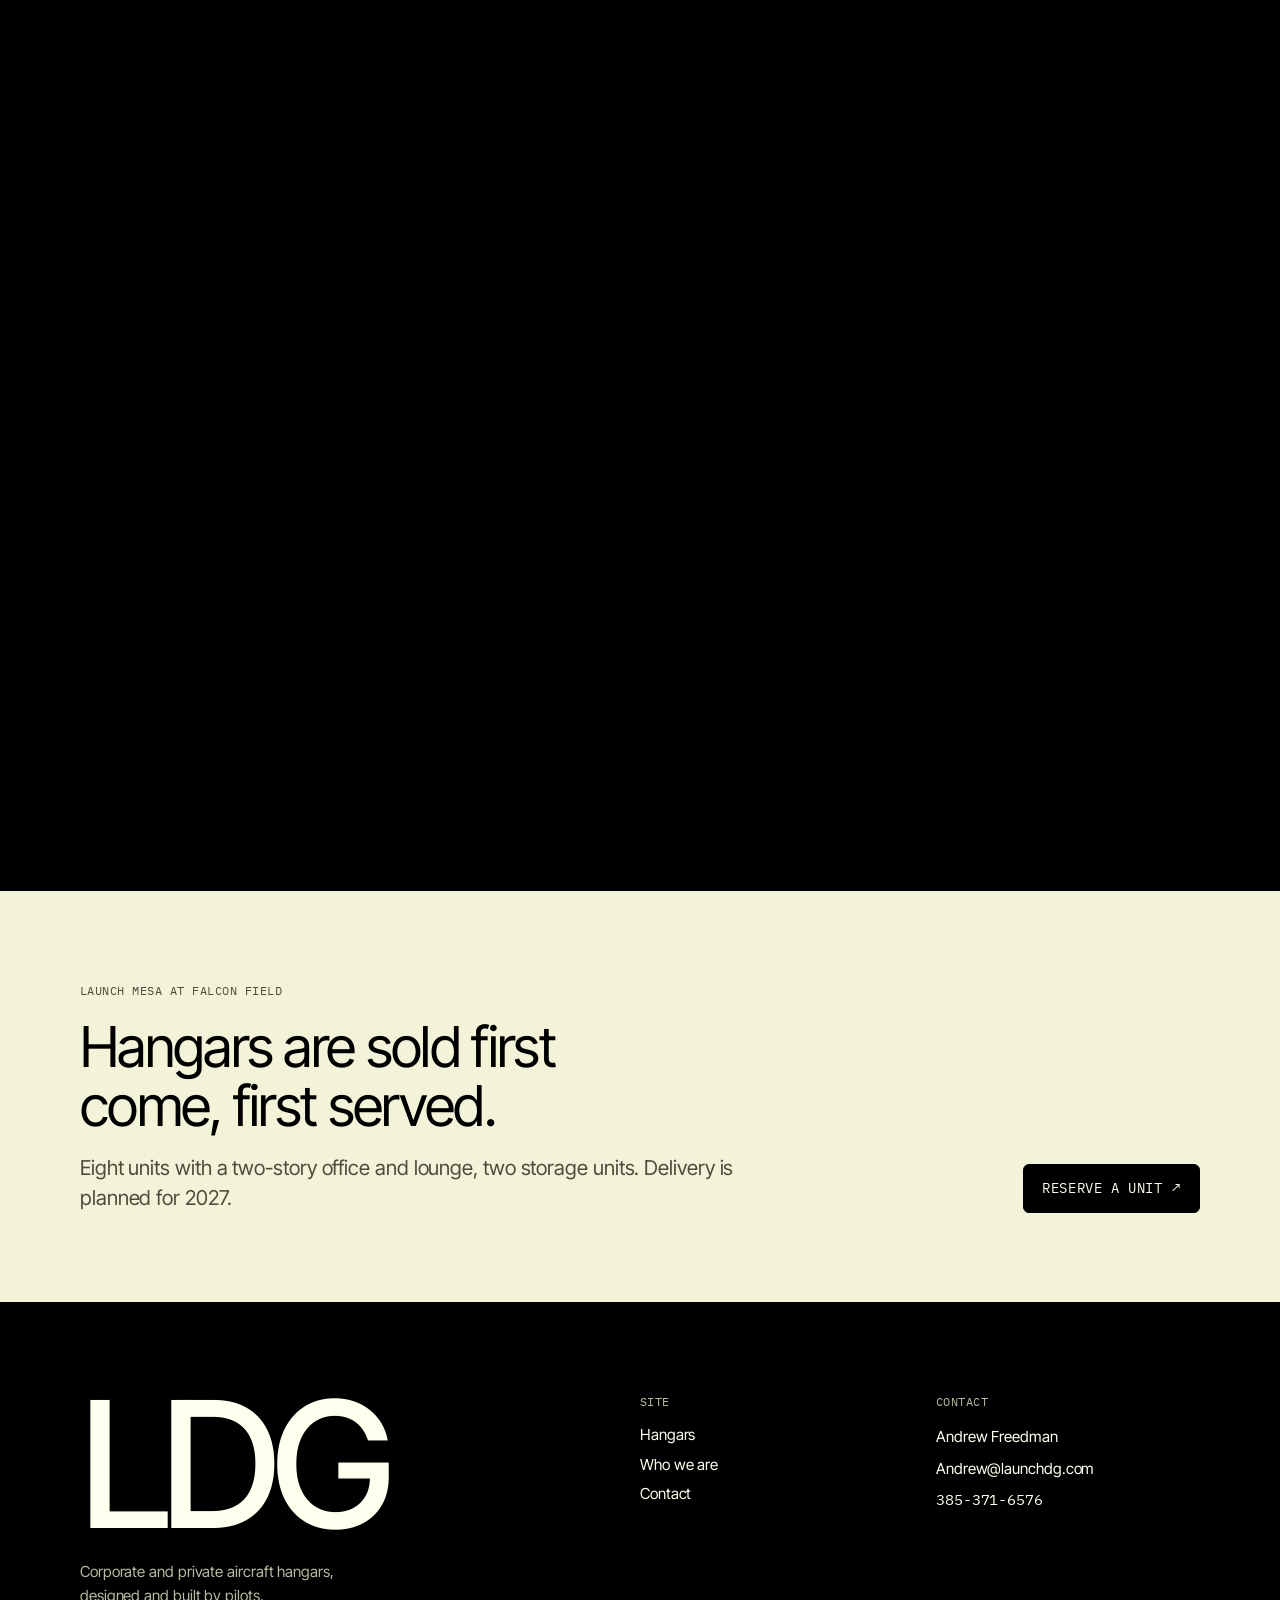
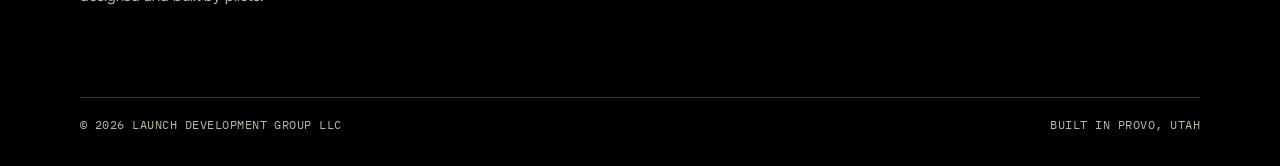
==== commit 64393a15: "Drop fixed 90-foot size from homepage shell description Co-Authored-By: Claude Opus 5.5 <noreply@ant" ====
--- a/index.html
+++ b/index.html
@@ -100,7 +100,7 @@
           <div class="scrolly-steps">
             <div class="scrolly-count label"><span class="scrolly-now">01</span> / 04 · Launch Mesa Type A</div>
             <ol>
-              <li class="is-on"><span class="label">01 · Shell</span><h3>Insulated metal panels, parapet roof</h3><p>A 90-foot airside face with a two-story office wing at one end.</p></li>
+              <li class="is-on"><span class="label">01 · Shell</span><h3>Insulated metal panels, parapet roof</h3><p>Sized to the aircraft and the site, with a two-story office wing at one end.</p></li>
               <li><span class="label">02 · Glass</span><h3>A lounge you would want to sit in</h3><p>Extensive glass on the lounge and office side, and an executive restroom in every unit.</p></li>
               <li><span class="label">03 · Door</span><h3>66 × 20 ft, room for a midsize jet</h3><p>Higher Power hydraulic hangar doors for clearance and reliability.</p></li>
               <li><span class="label">04 · Roof</span><h3>A deck over the airfield</h3><p>A rooftop patio and observation deck sized for a grill and a hot tub, plus a roll-up door so you can drive in from the landside.</p></li>
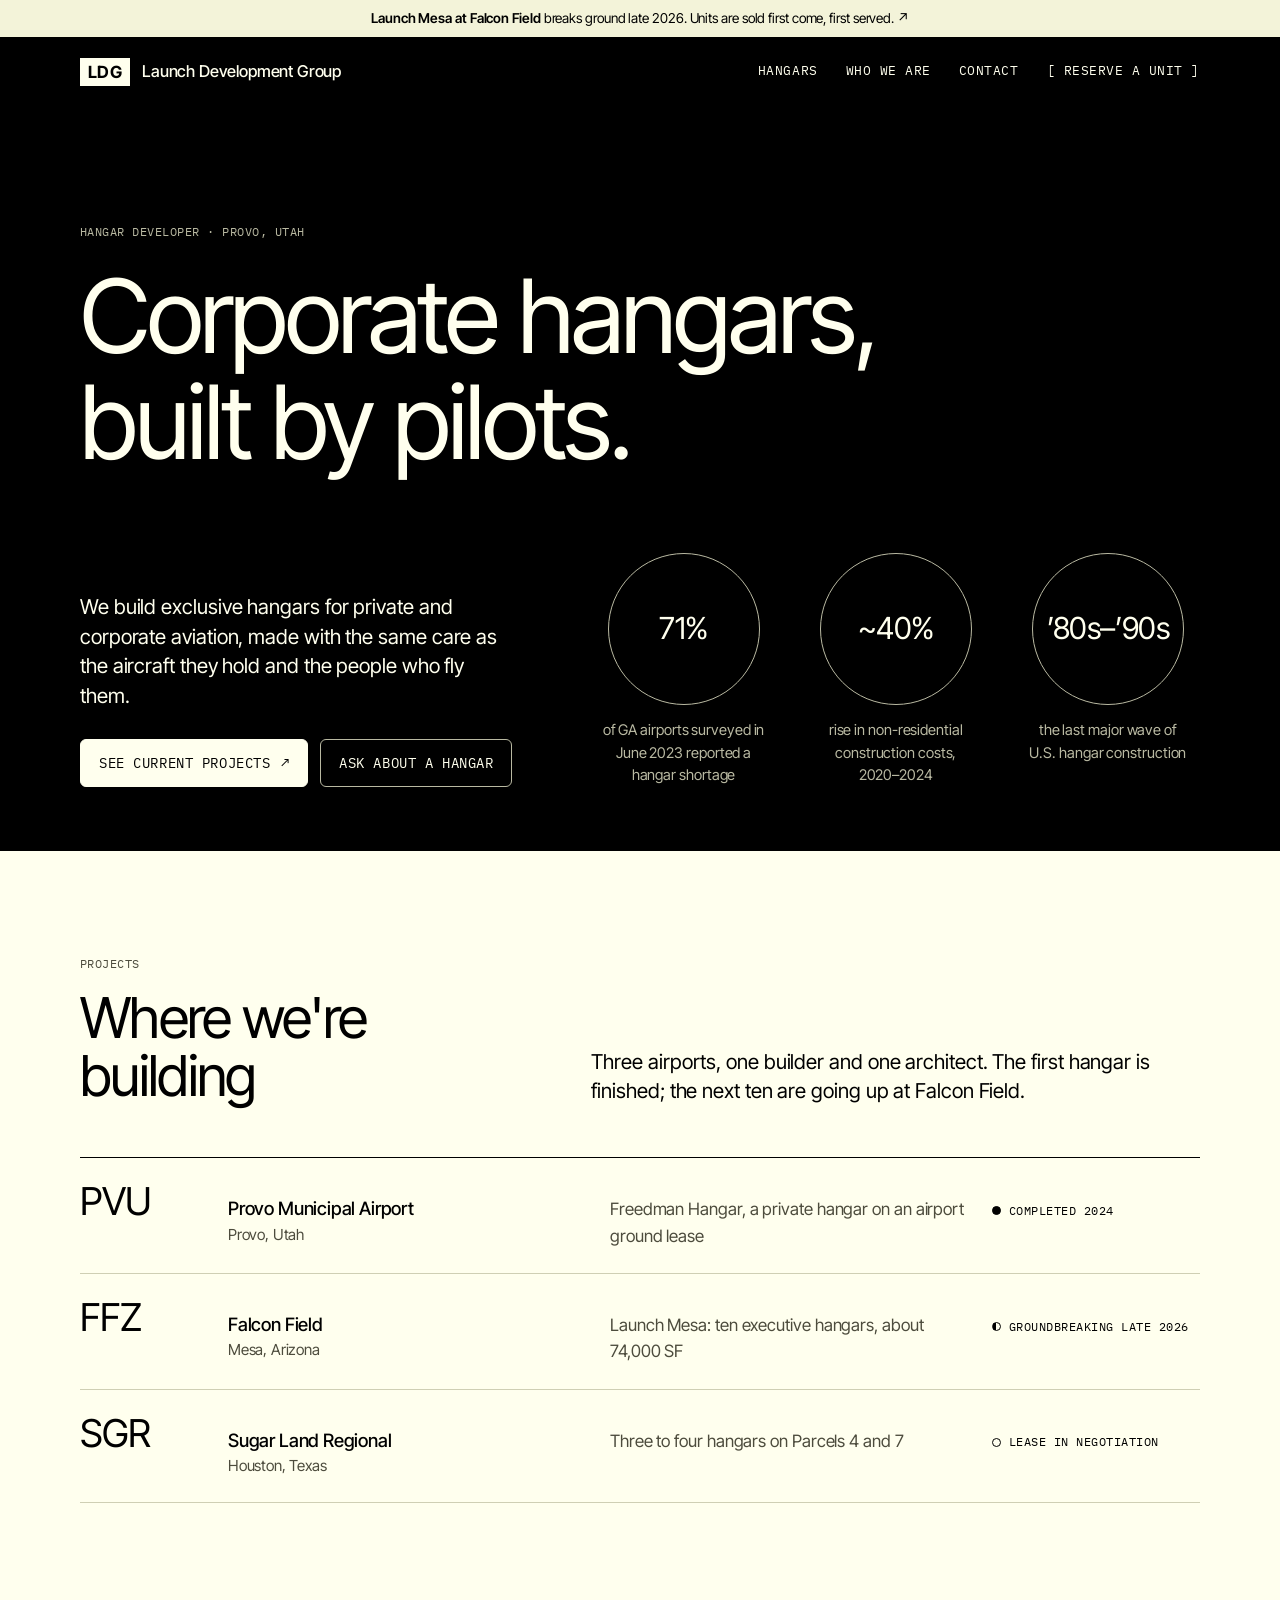
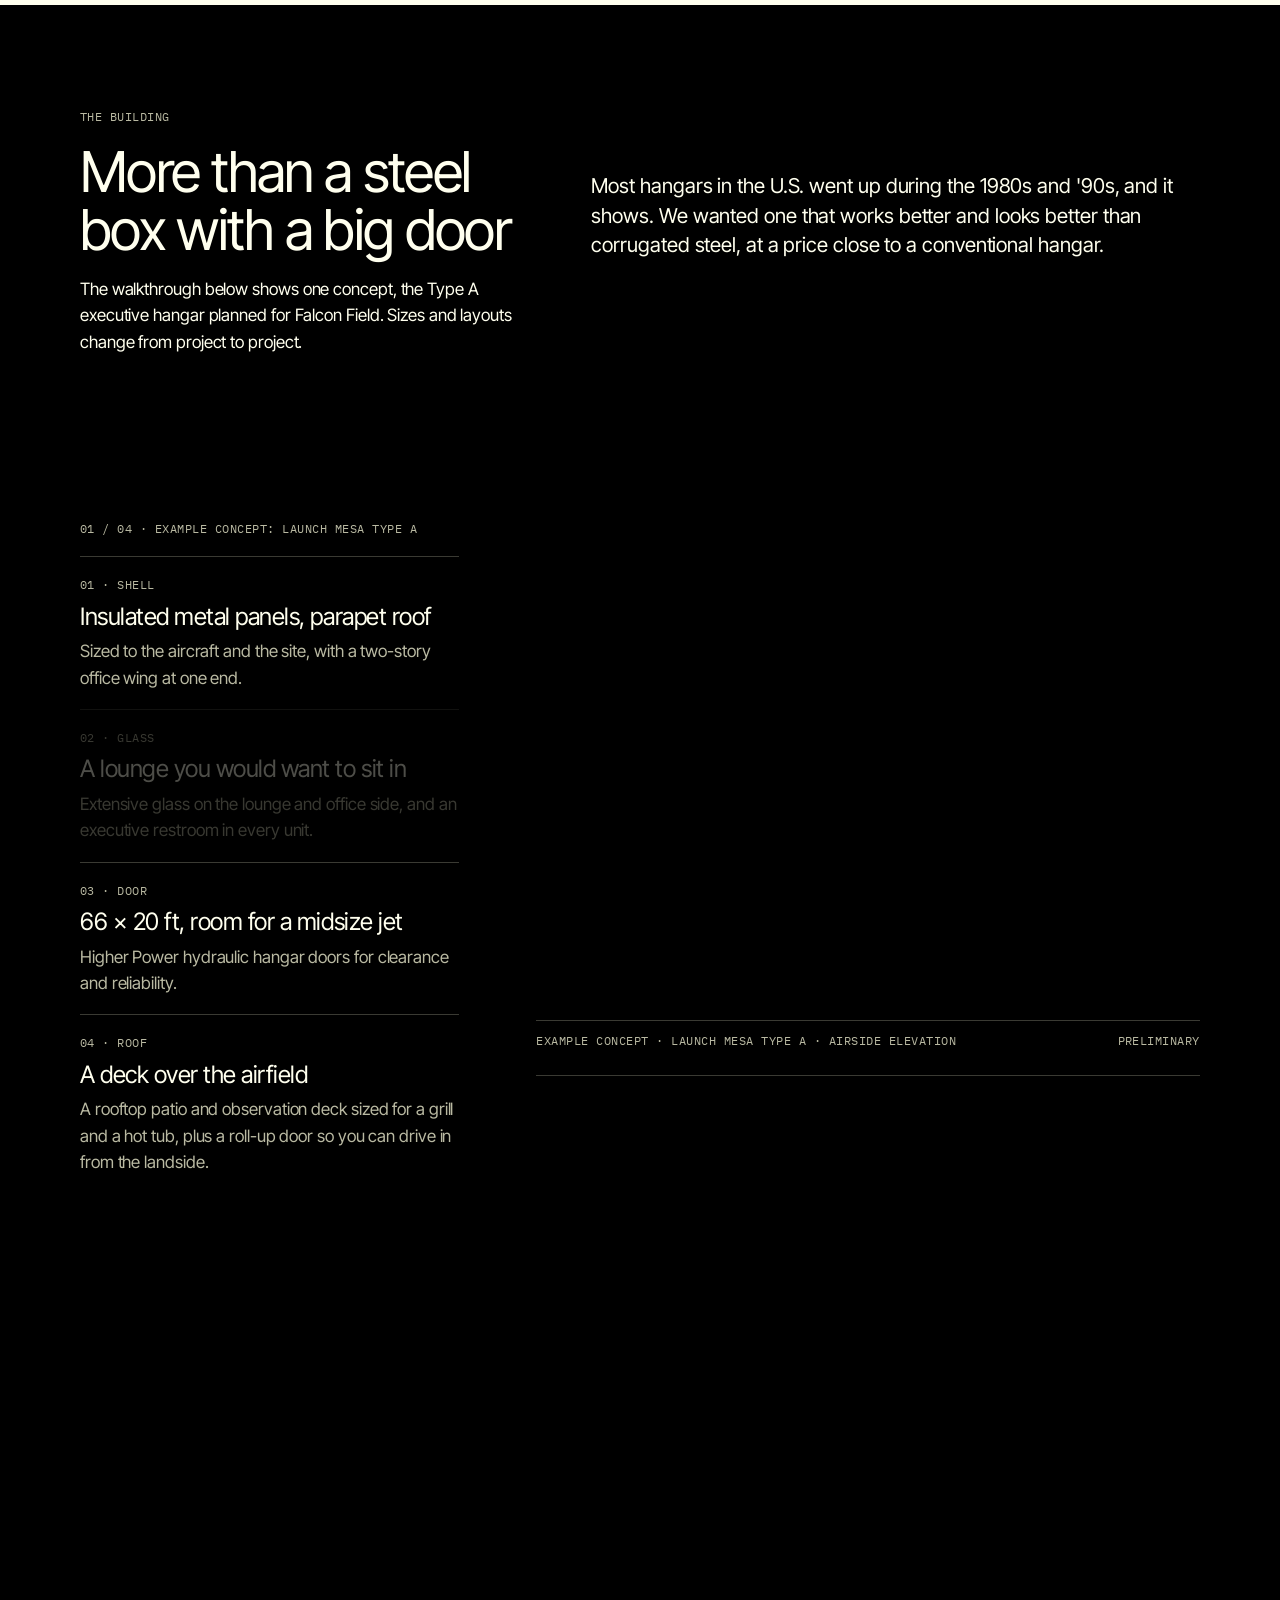
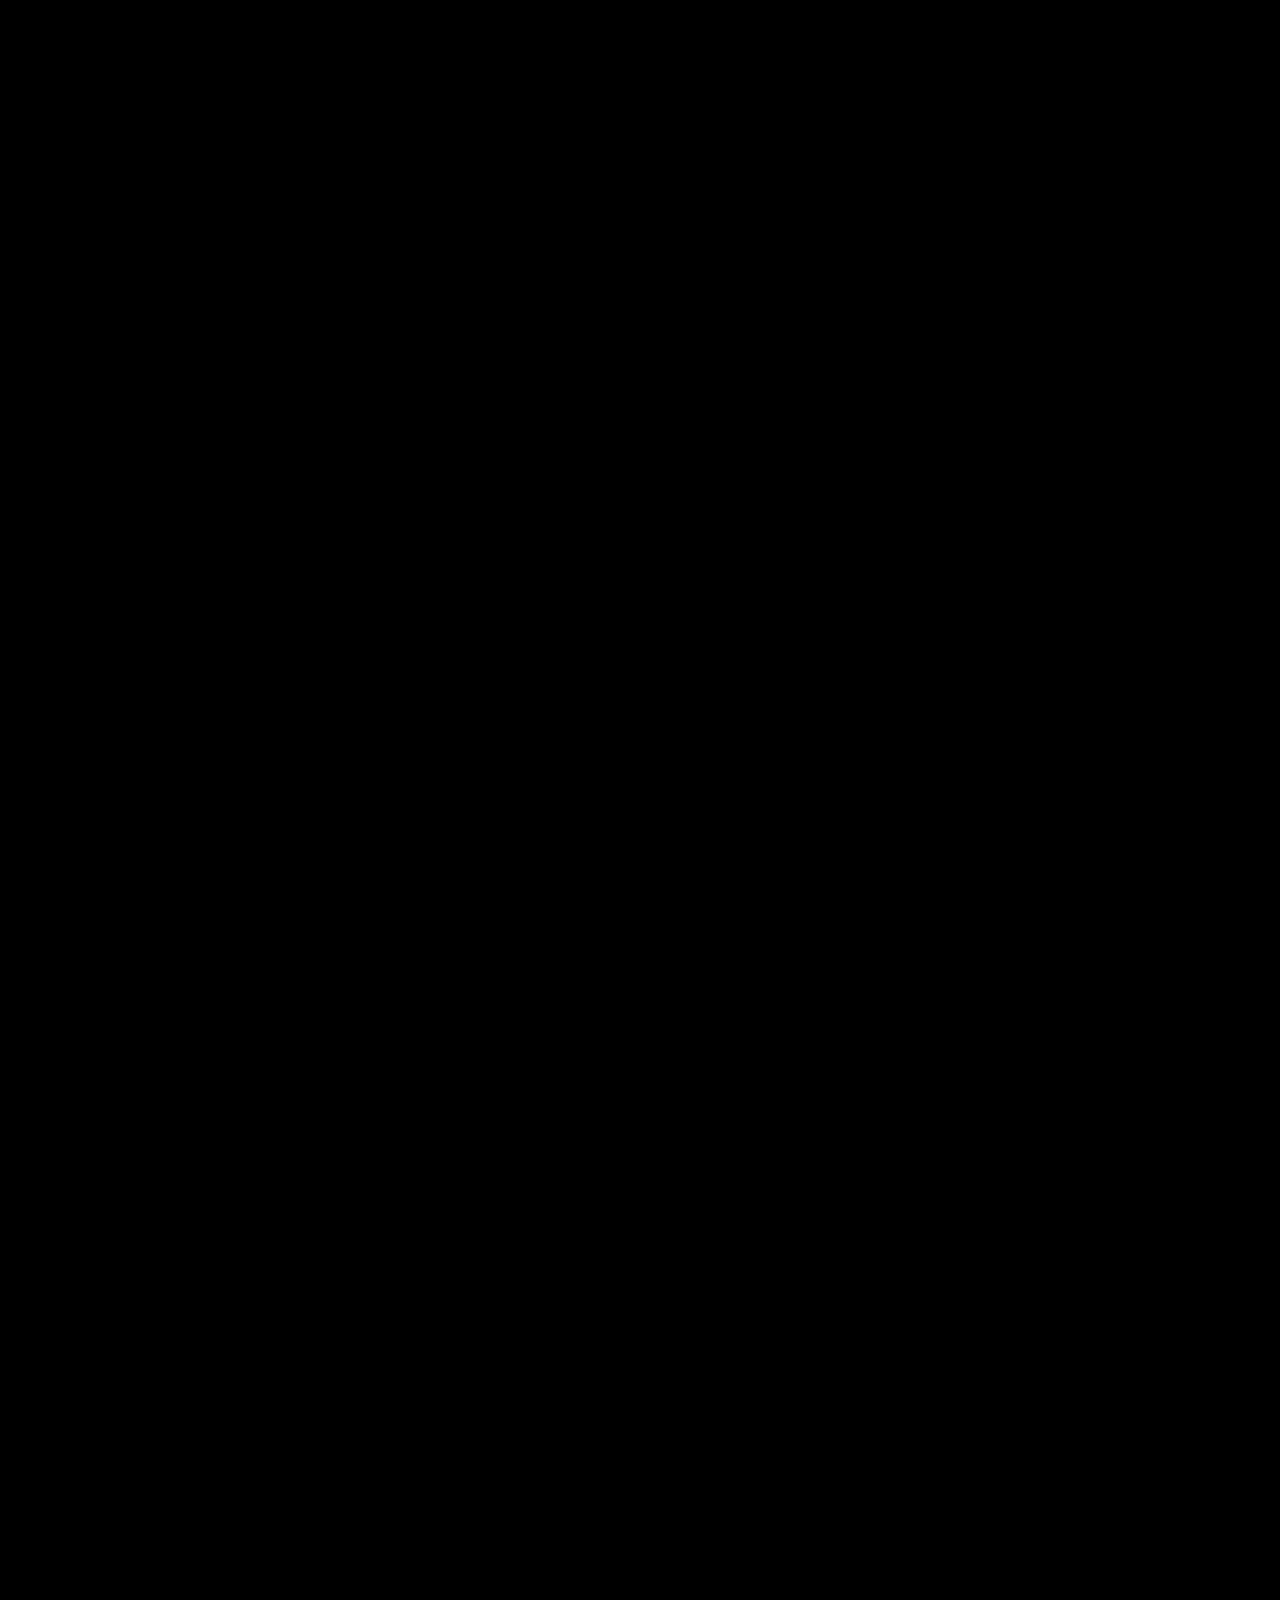
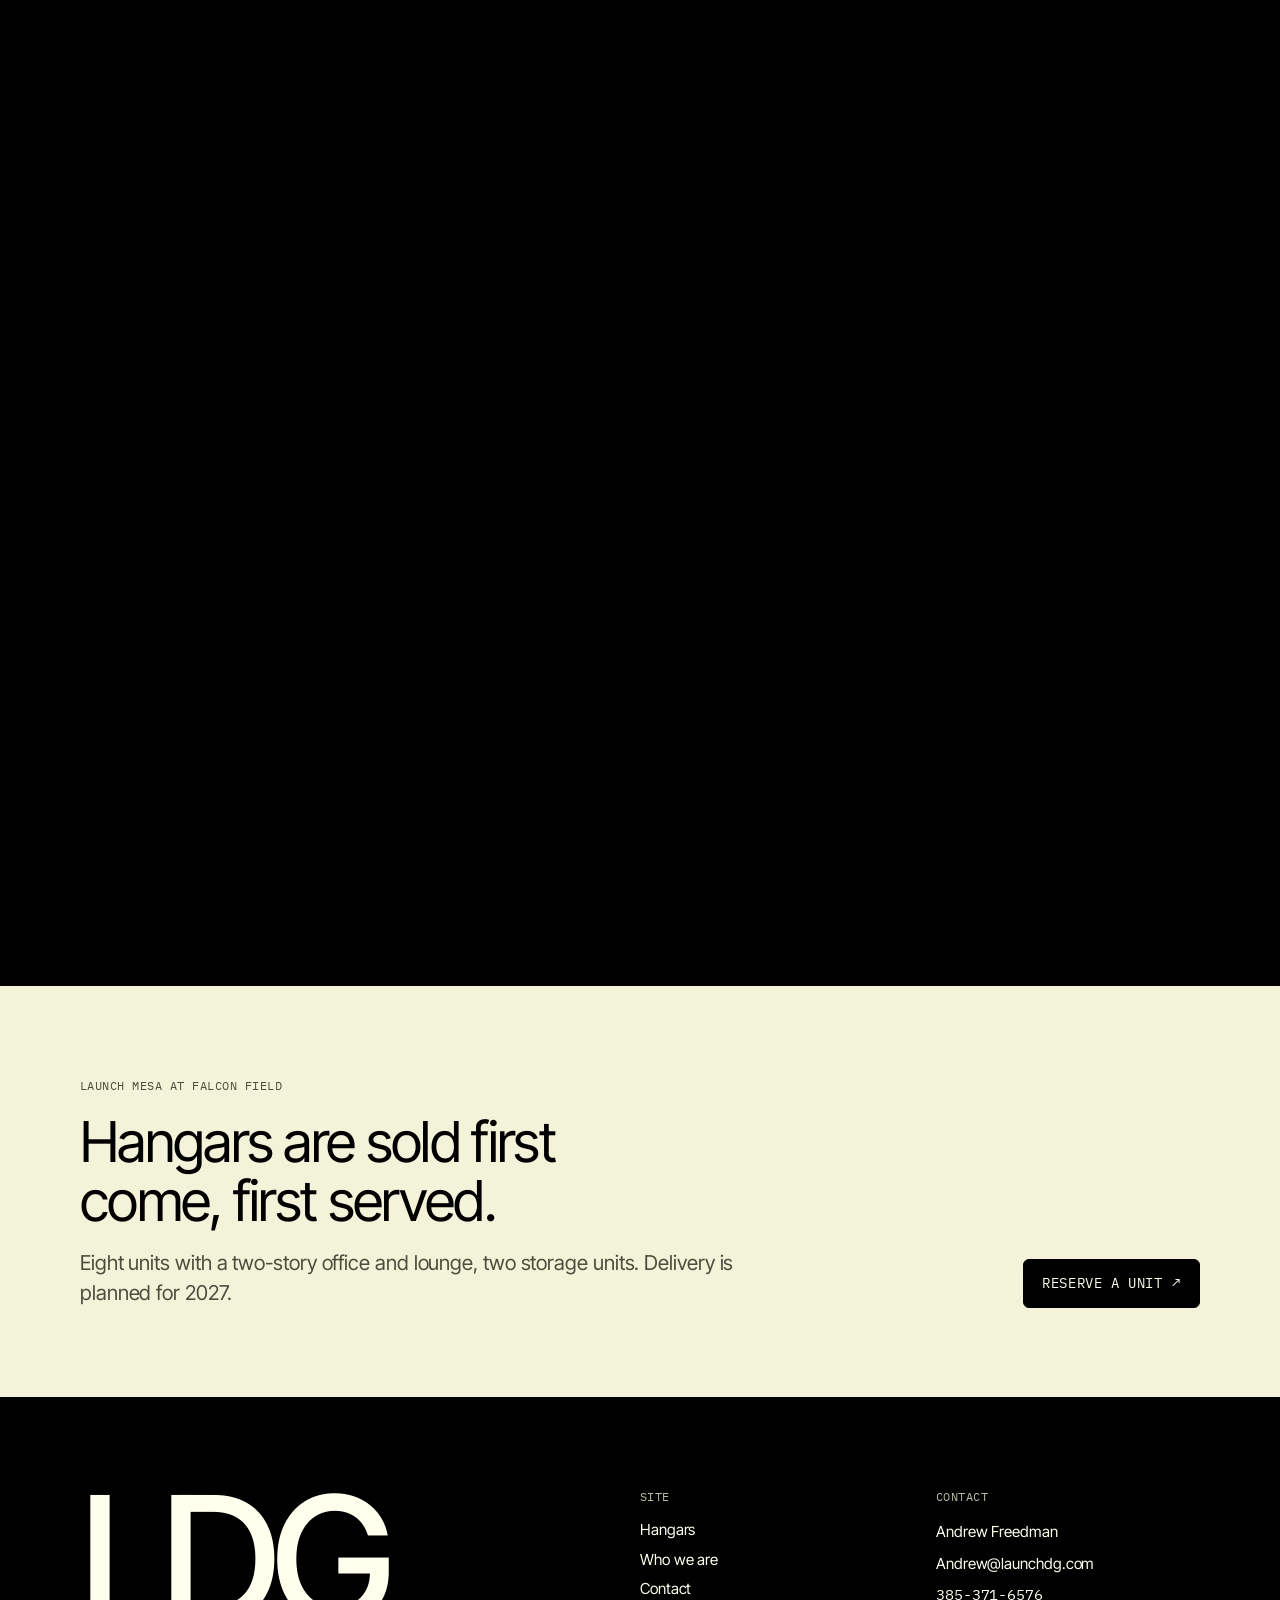
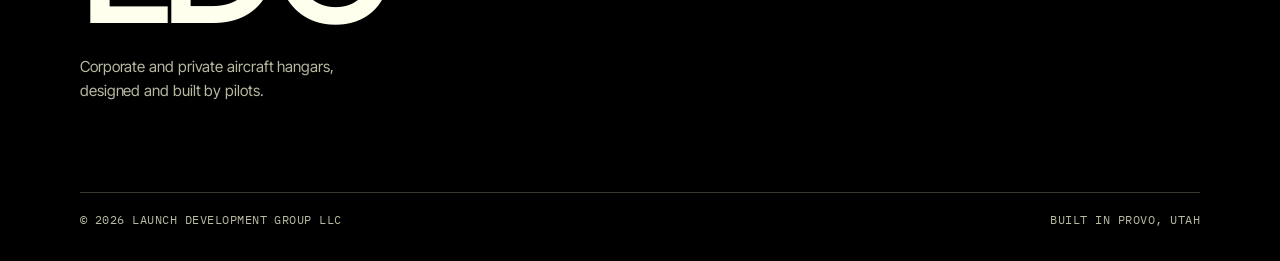
==== commit 134c0967: "Label the homepage hangar walkthrough as one example concept Co-Authored-By: Claude Opus 5.5 <norepl" ====
--- a/index.html
+++ b/index.html
@@ -92,13 +92,14 @@
         <span class="label">The building</span>
         <h2 id="building-h">More than a steel box with a big door</h2>
         <p class="lede">Most hangars in the U.S. went up during the 1980s and '90s, and it shows. We wanted one that works better and looks better than corrugated steel, at a price close to a conventional hangar.</p>
+        <p>The walkthrough below shows one concept, the Type A executive hangar planned for Falcon Field. Sizes and layouts change from project to project.</p>
       </div>
     </div>
     <div class="scrolly-track">
       <div class="scrolly-stage">
         <div class="wrap scrolly-grid">
           <div class="scrolly-steps">
-            <div class="scrolly-count label"><span class="scrolly-now">01</span> / 04 · Launch Mesa Type A</div>
+            <div class="scrolly-count label"><span class="scrolly-now">01</span> / 04 · Example concept: Launch Mesa Type A</div>
             <ol>
               <li class="is-on"><span class="label">01 · Shell</span><h3>Insulated metal panels, parapet roof</h3><p>Sized to the aircraft and the site, with a two-story office wing at one end.</p></li>
               <li><span class="label">02 · Glass</span><h3>A lounge you would want to sit in</h3><p>Extensive glass on the lounge and office side, and an executive restroom in every unit.</p></li>
@@ -176,7 +177,7 @@
               </g>
             </svg>
             <figcaption>
-              <span class="label">Launch Mesa · Type A · Airside elevation</span>
+              <span class="label">Example concept · Launch Mesa Type A · Airside elevation</span>
               <span class="label">Preliminary</span>
             </figcaption>
             <div class="scrolly-bar" aria-hidden="true"><span></span></div>
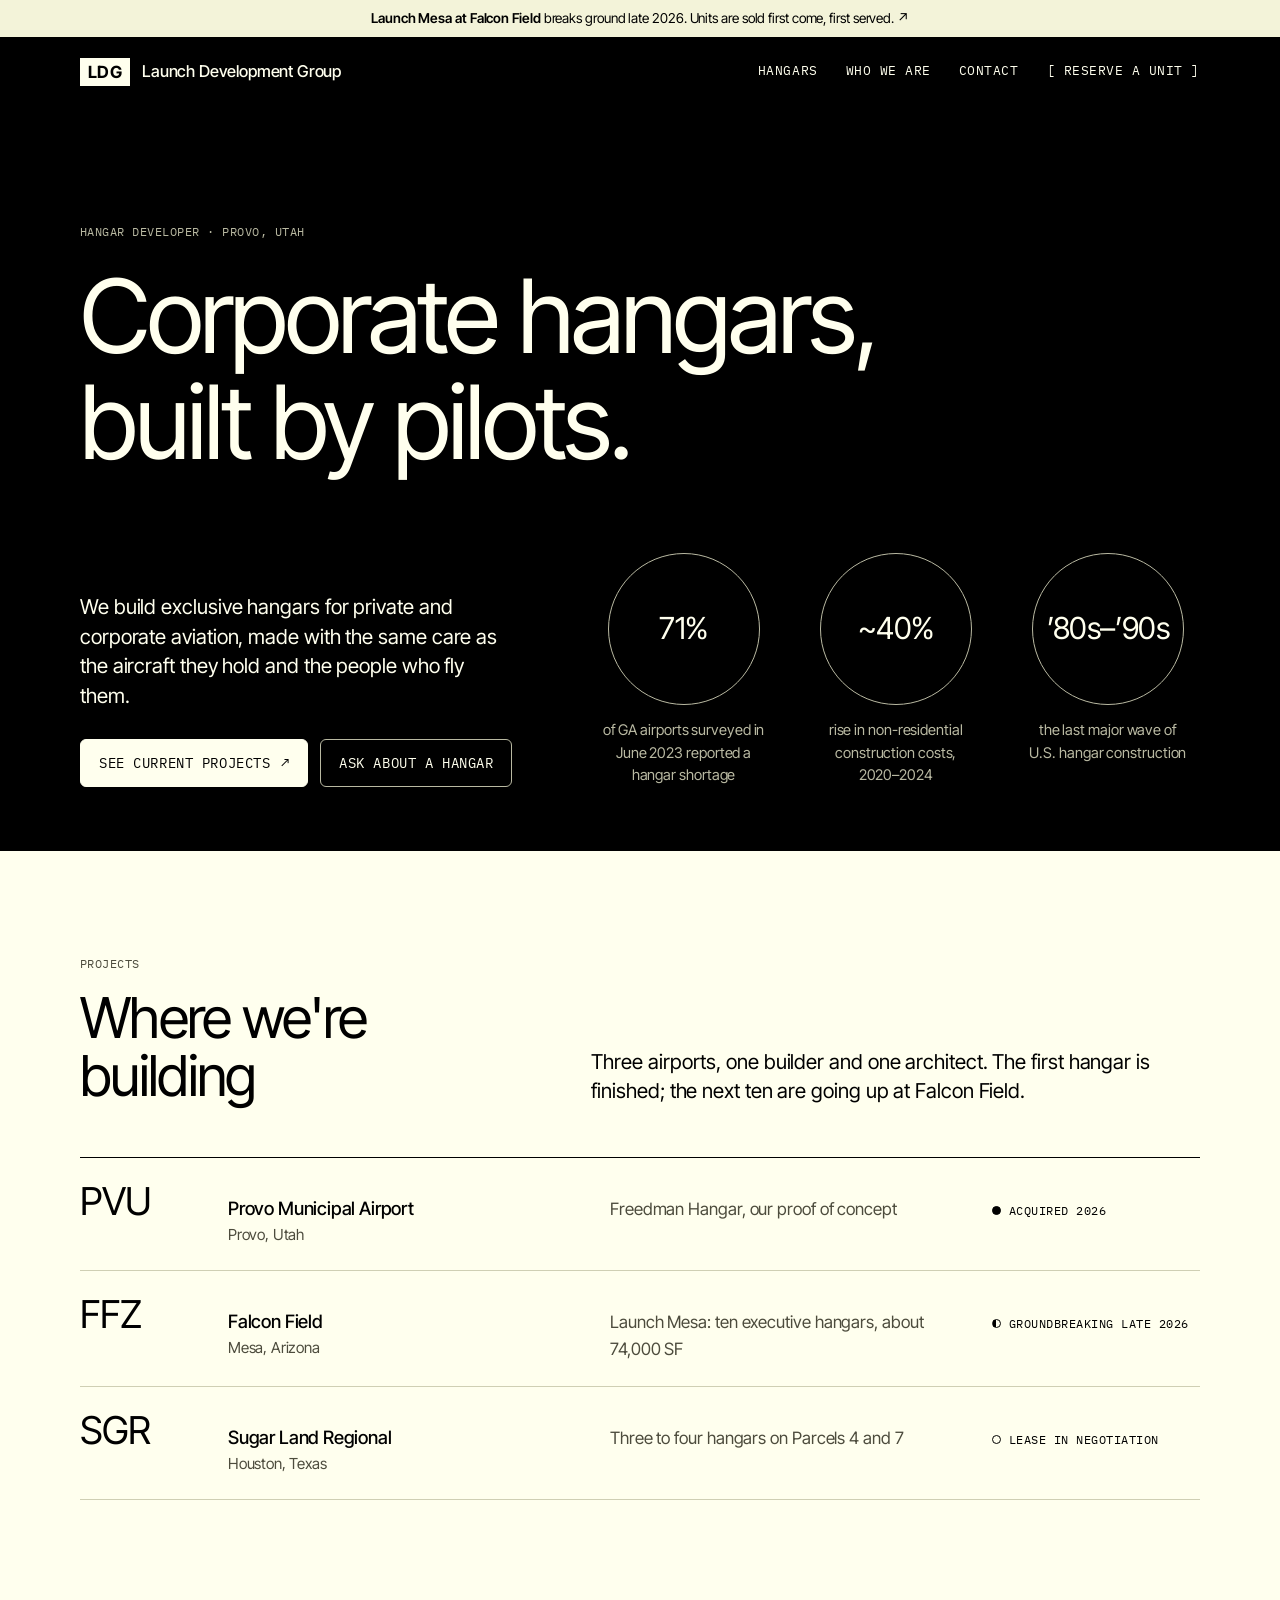
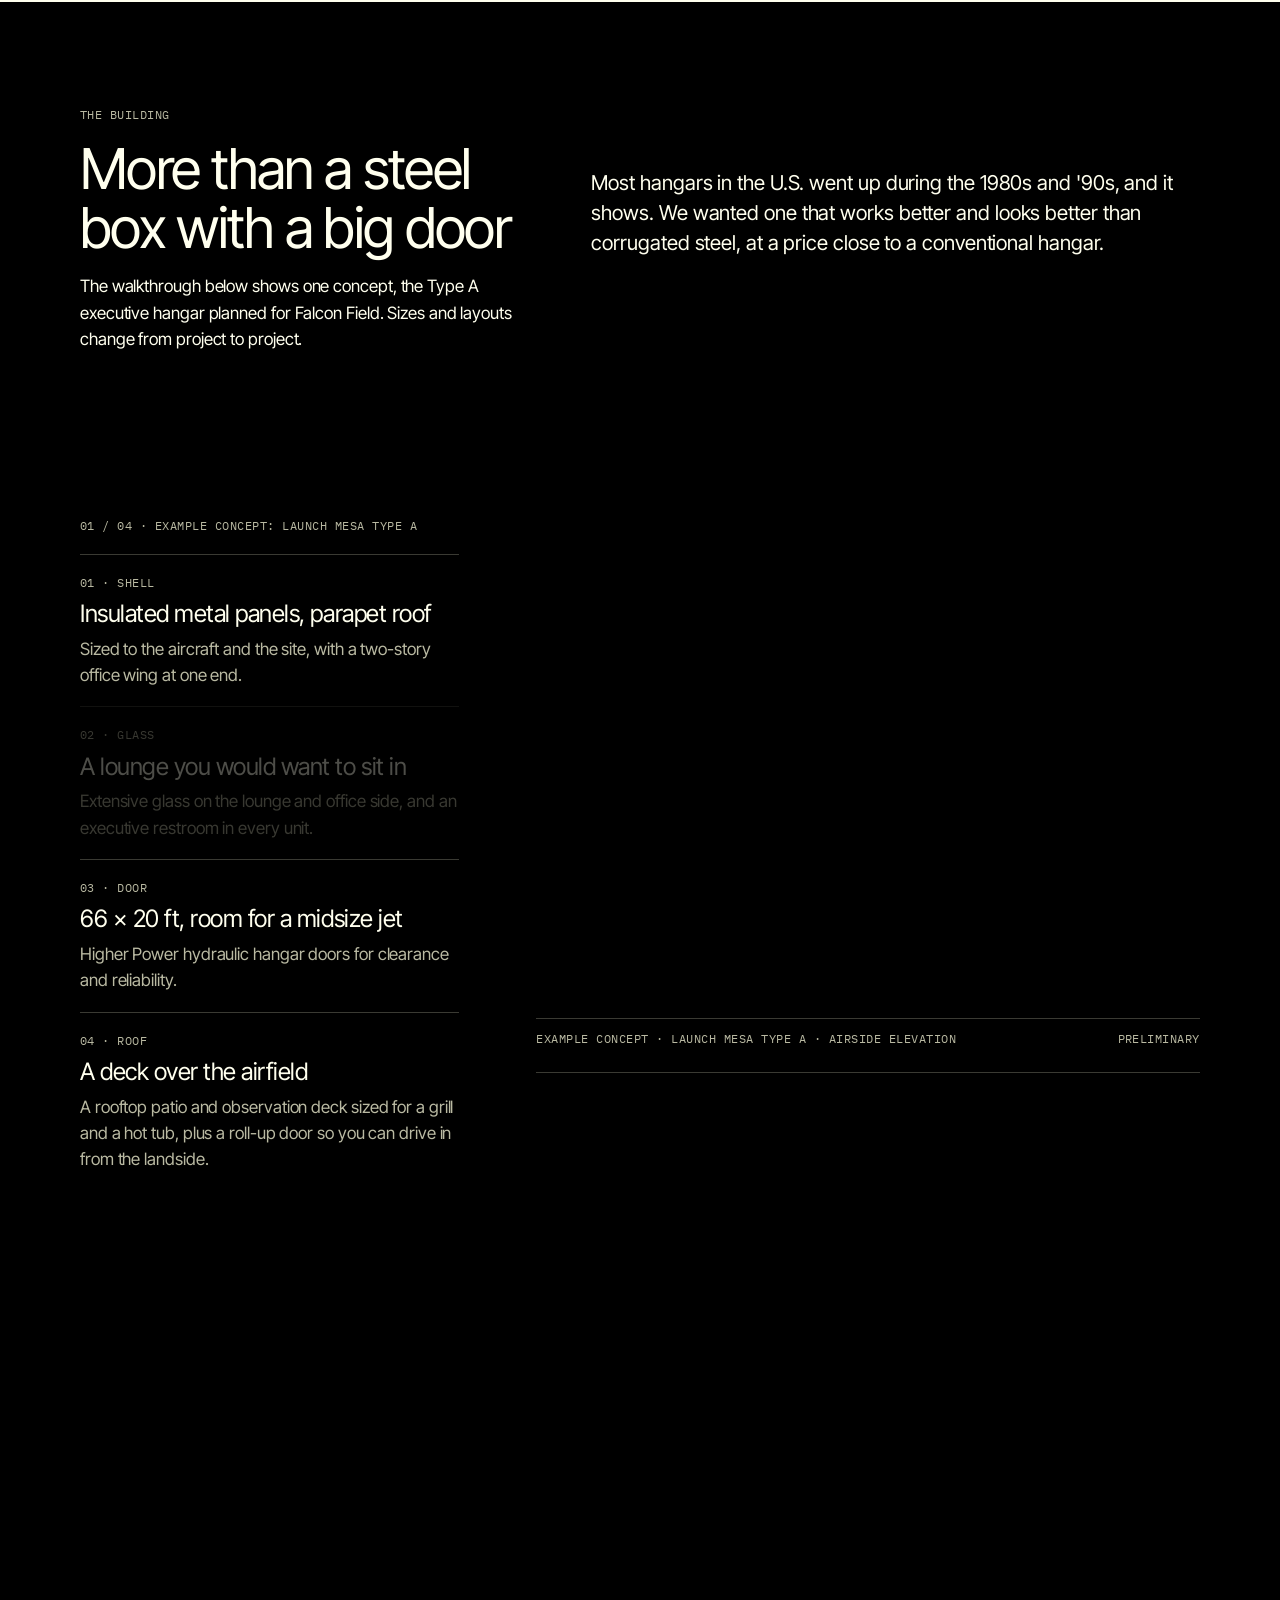
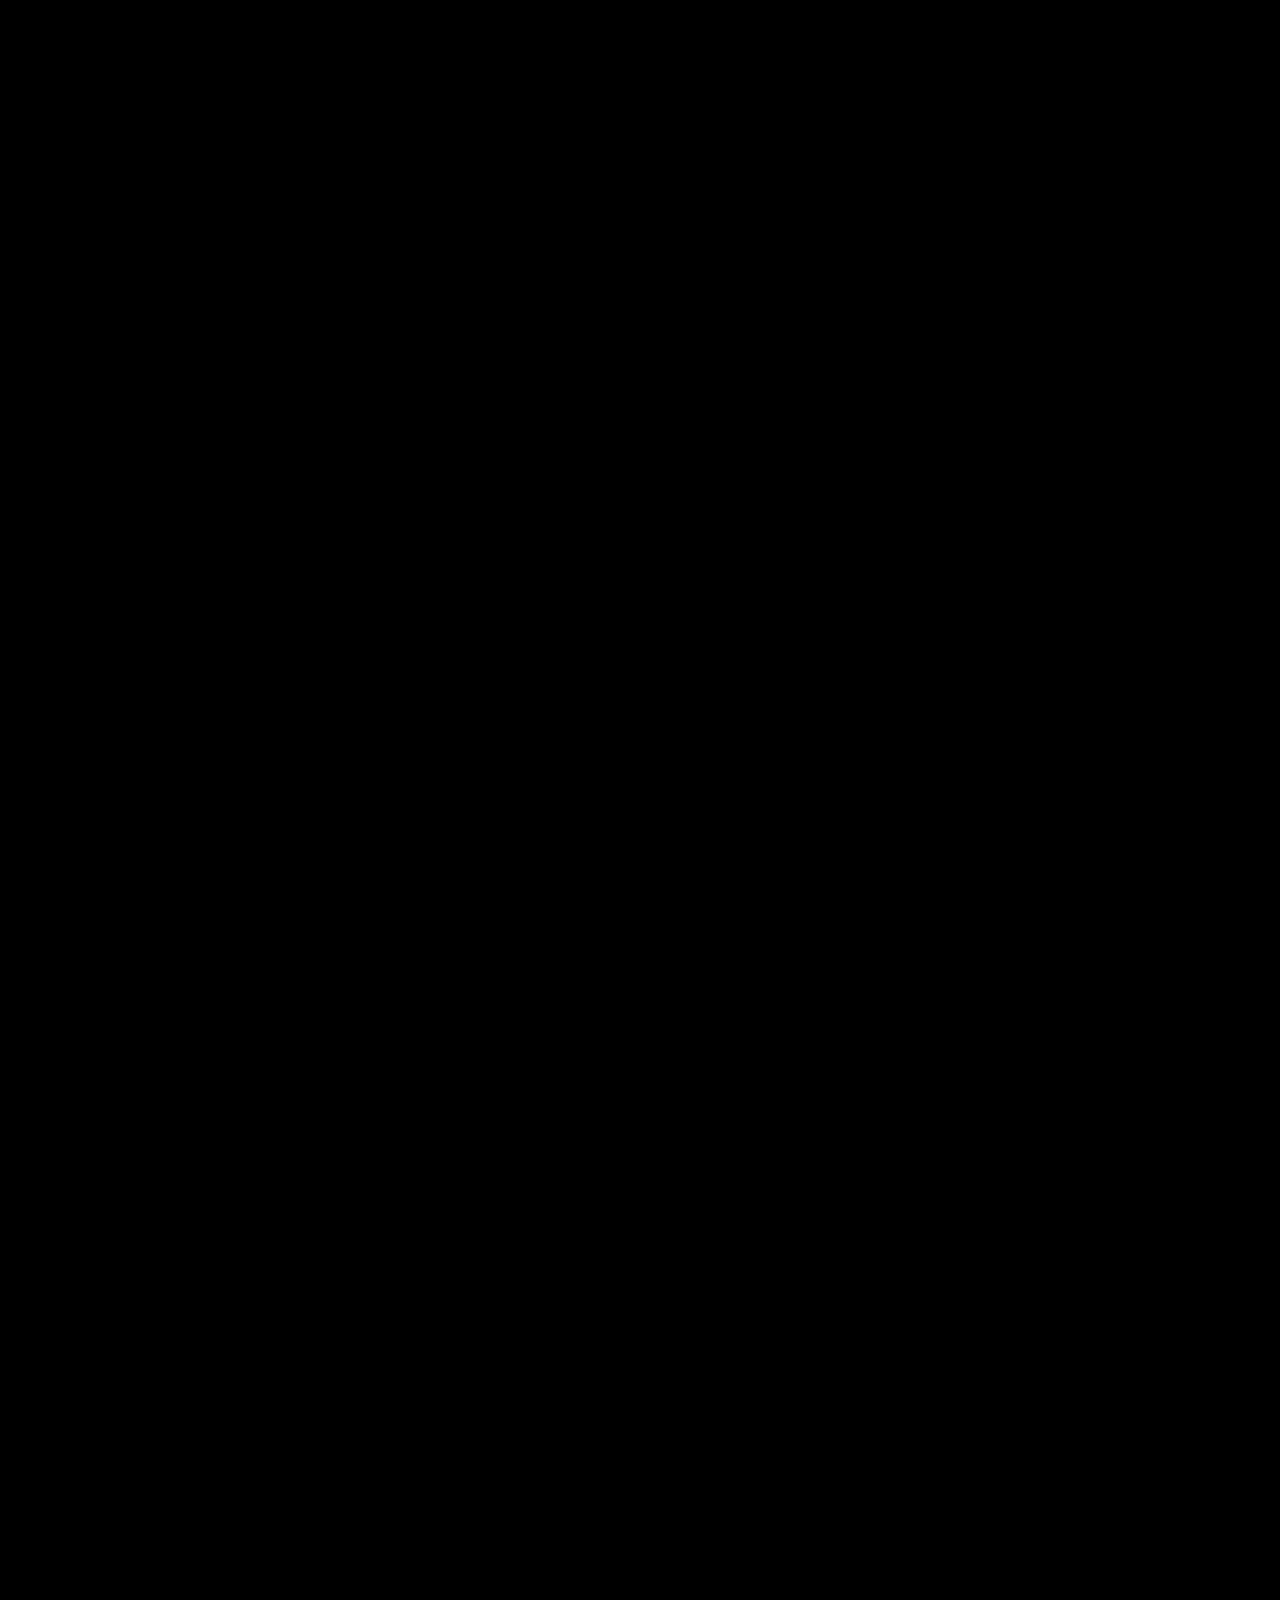
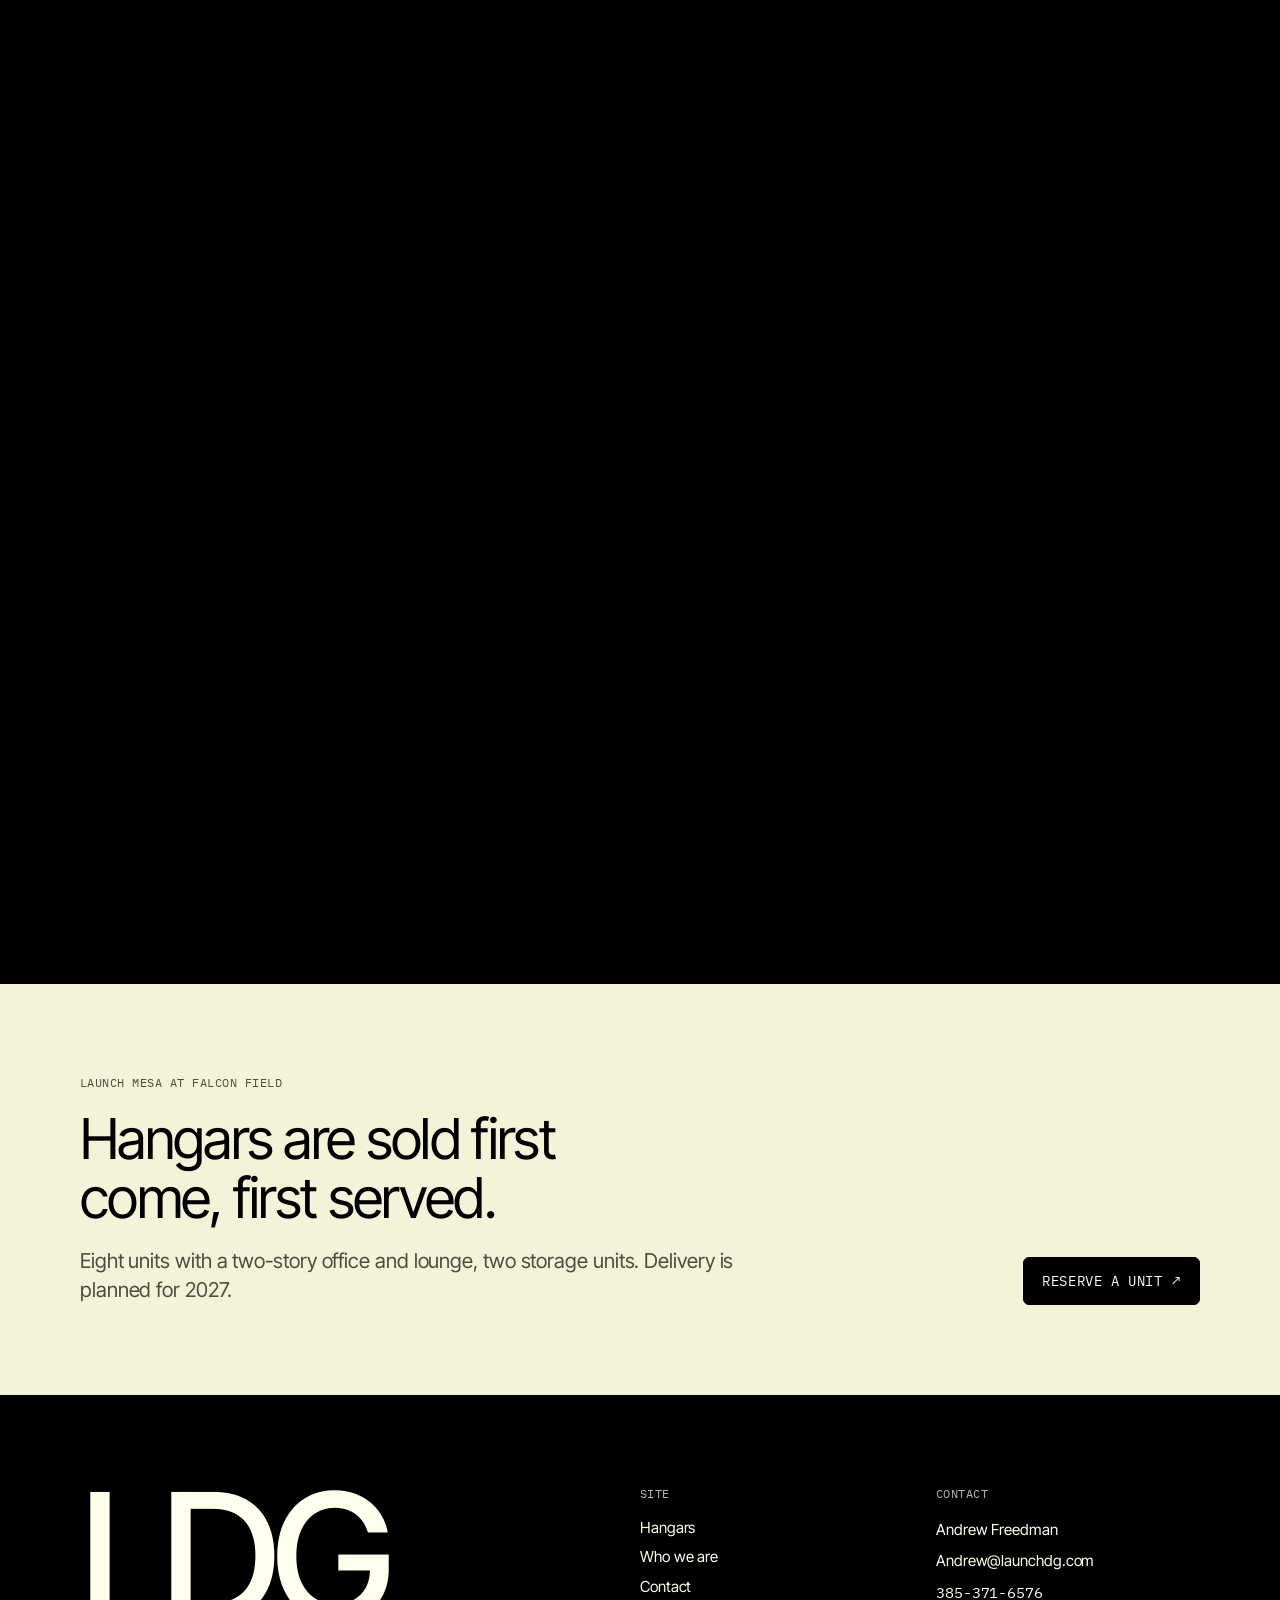
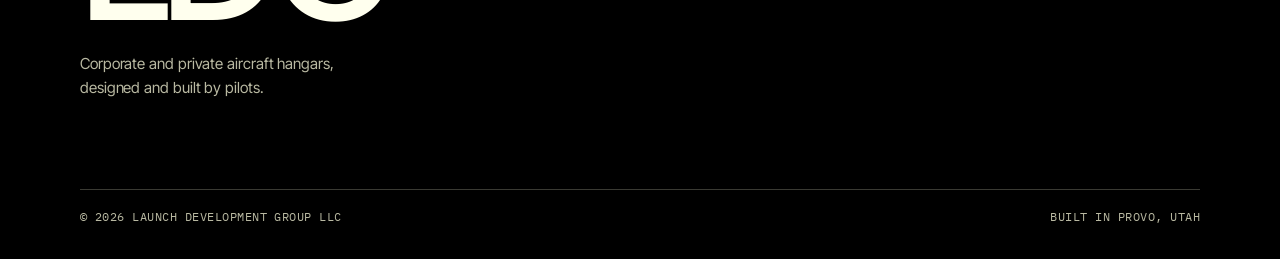
==== commit 534a6af8: "Simplify Provo hangar: proof of concept, acquired 2026 Co-Authored-By: Claude Opus 5.5 <noreply@anth" ====
--- a/index.html
+++ b/index.html
@@ -67,8 +67,8 @@
         <a class="board-row" href="hangars.html#provo">
           <span class="board-code">PVU</span>
           <span class="board-place">Provo Municipal Airport<span>Provo, Utah</span></span>
-          <span class="board-scope">Freedman Hangar, a private hangar on an airport ground lease</span>
-          <span class="status done">Completed 2024</span>
+          <span class="board-scope">Freedman Hangar, our proof of concept</span>
+          <span class="status done">Acquired 2026</span>
         </a>
         <a class="board-row" href="hangars.html#mesa">
           <span class="board-code">FFZ</span>
